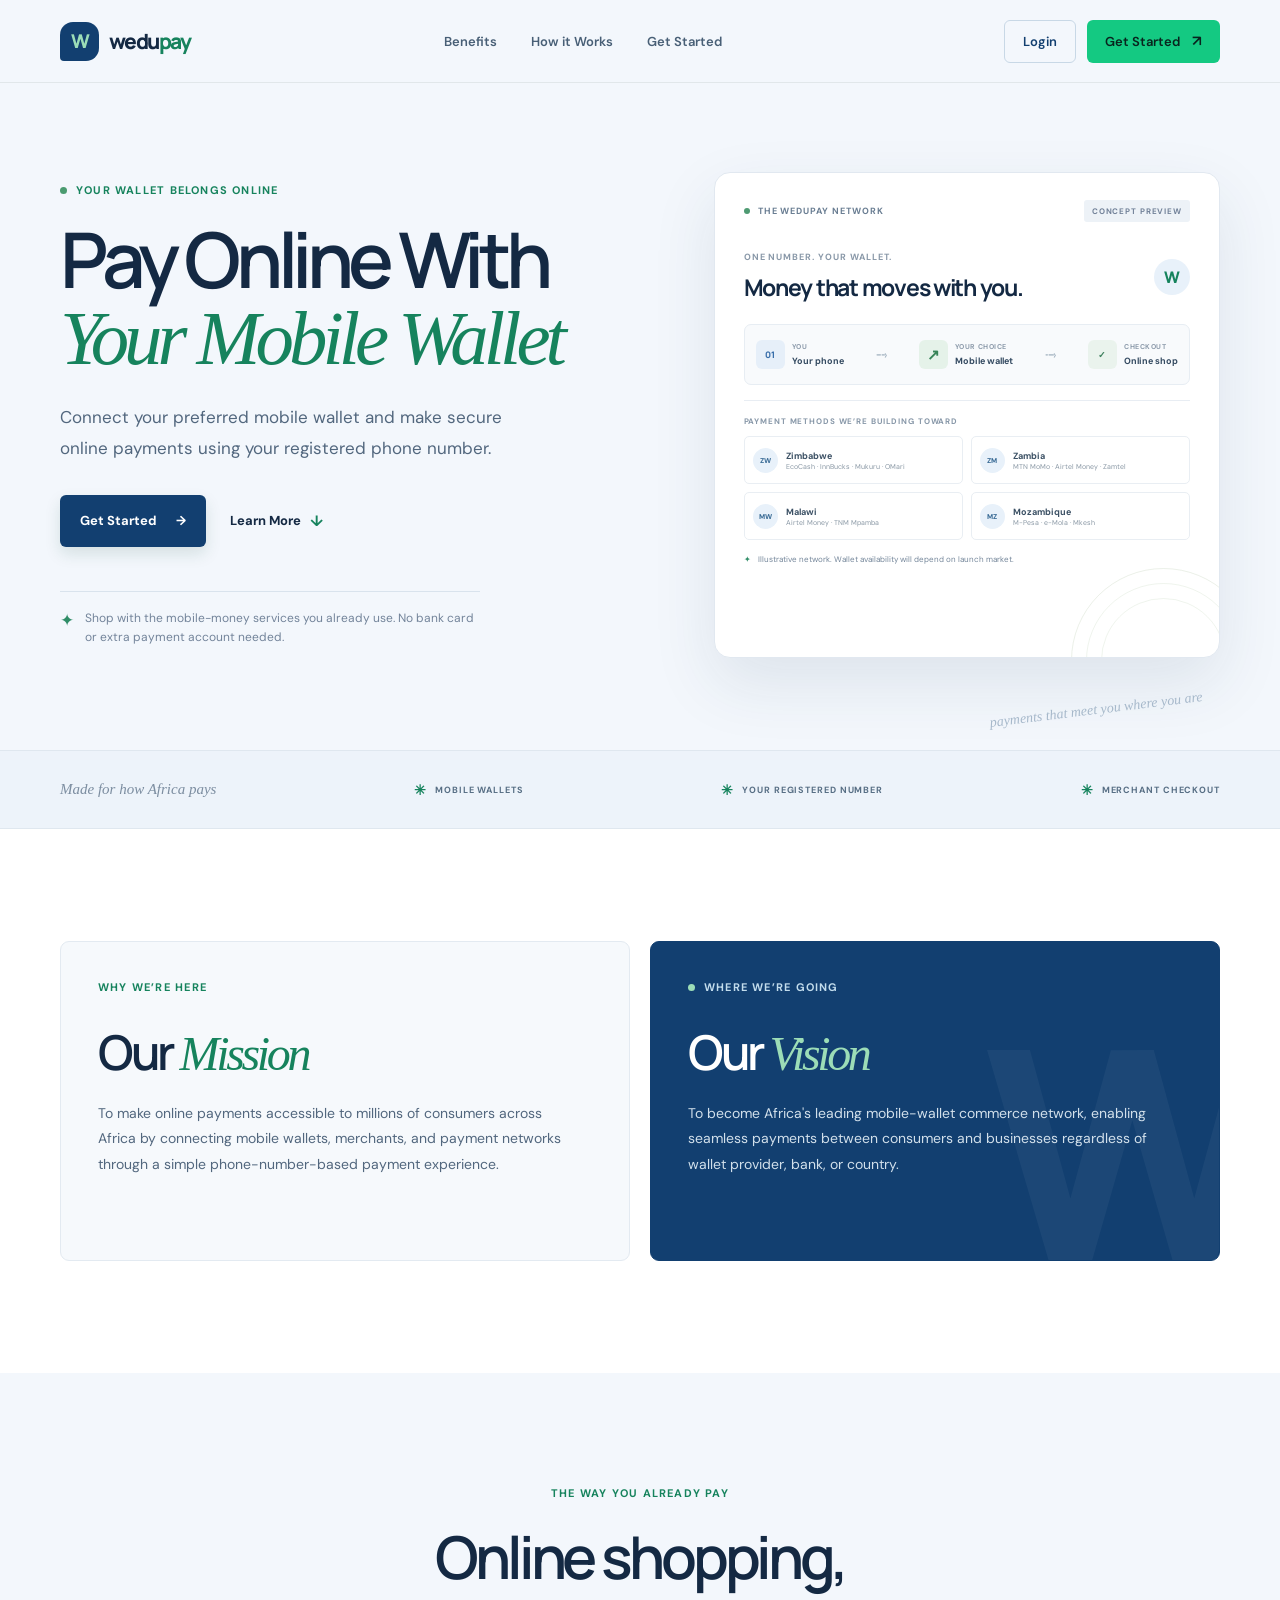
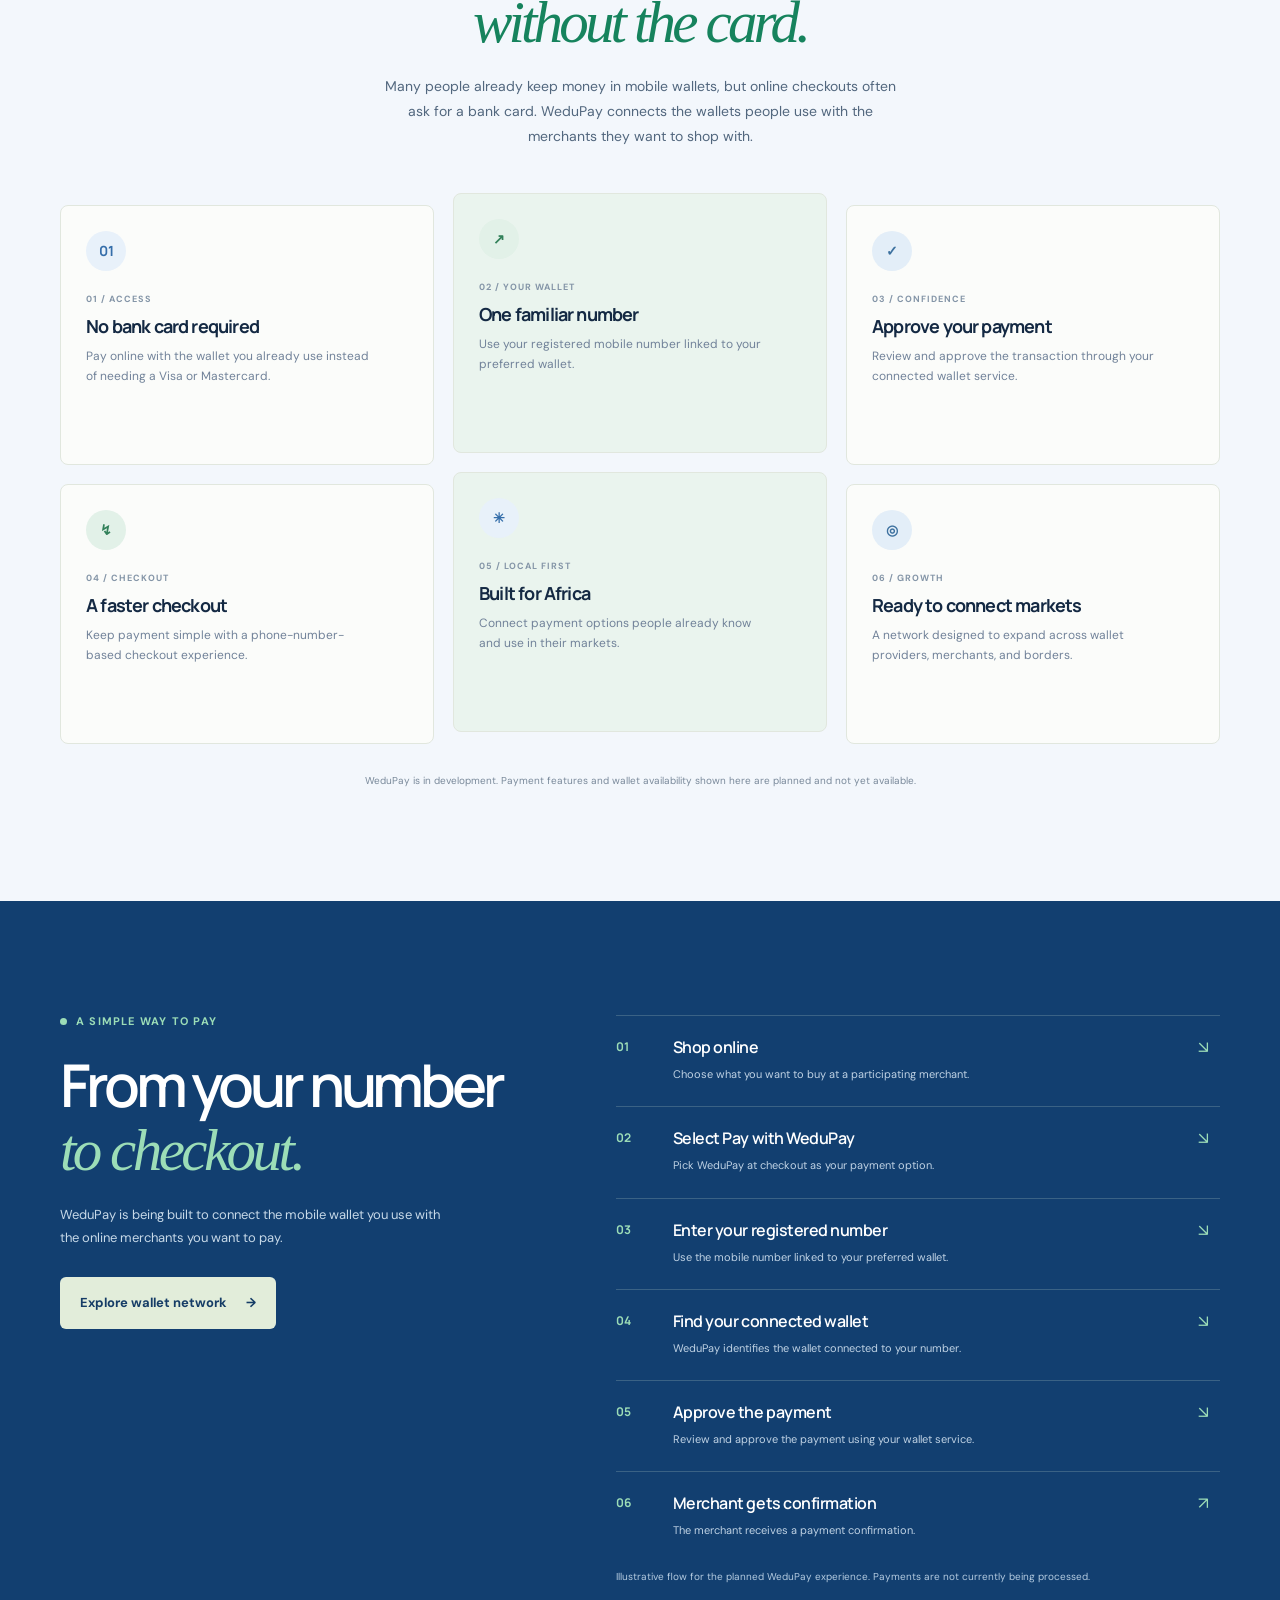
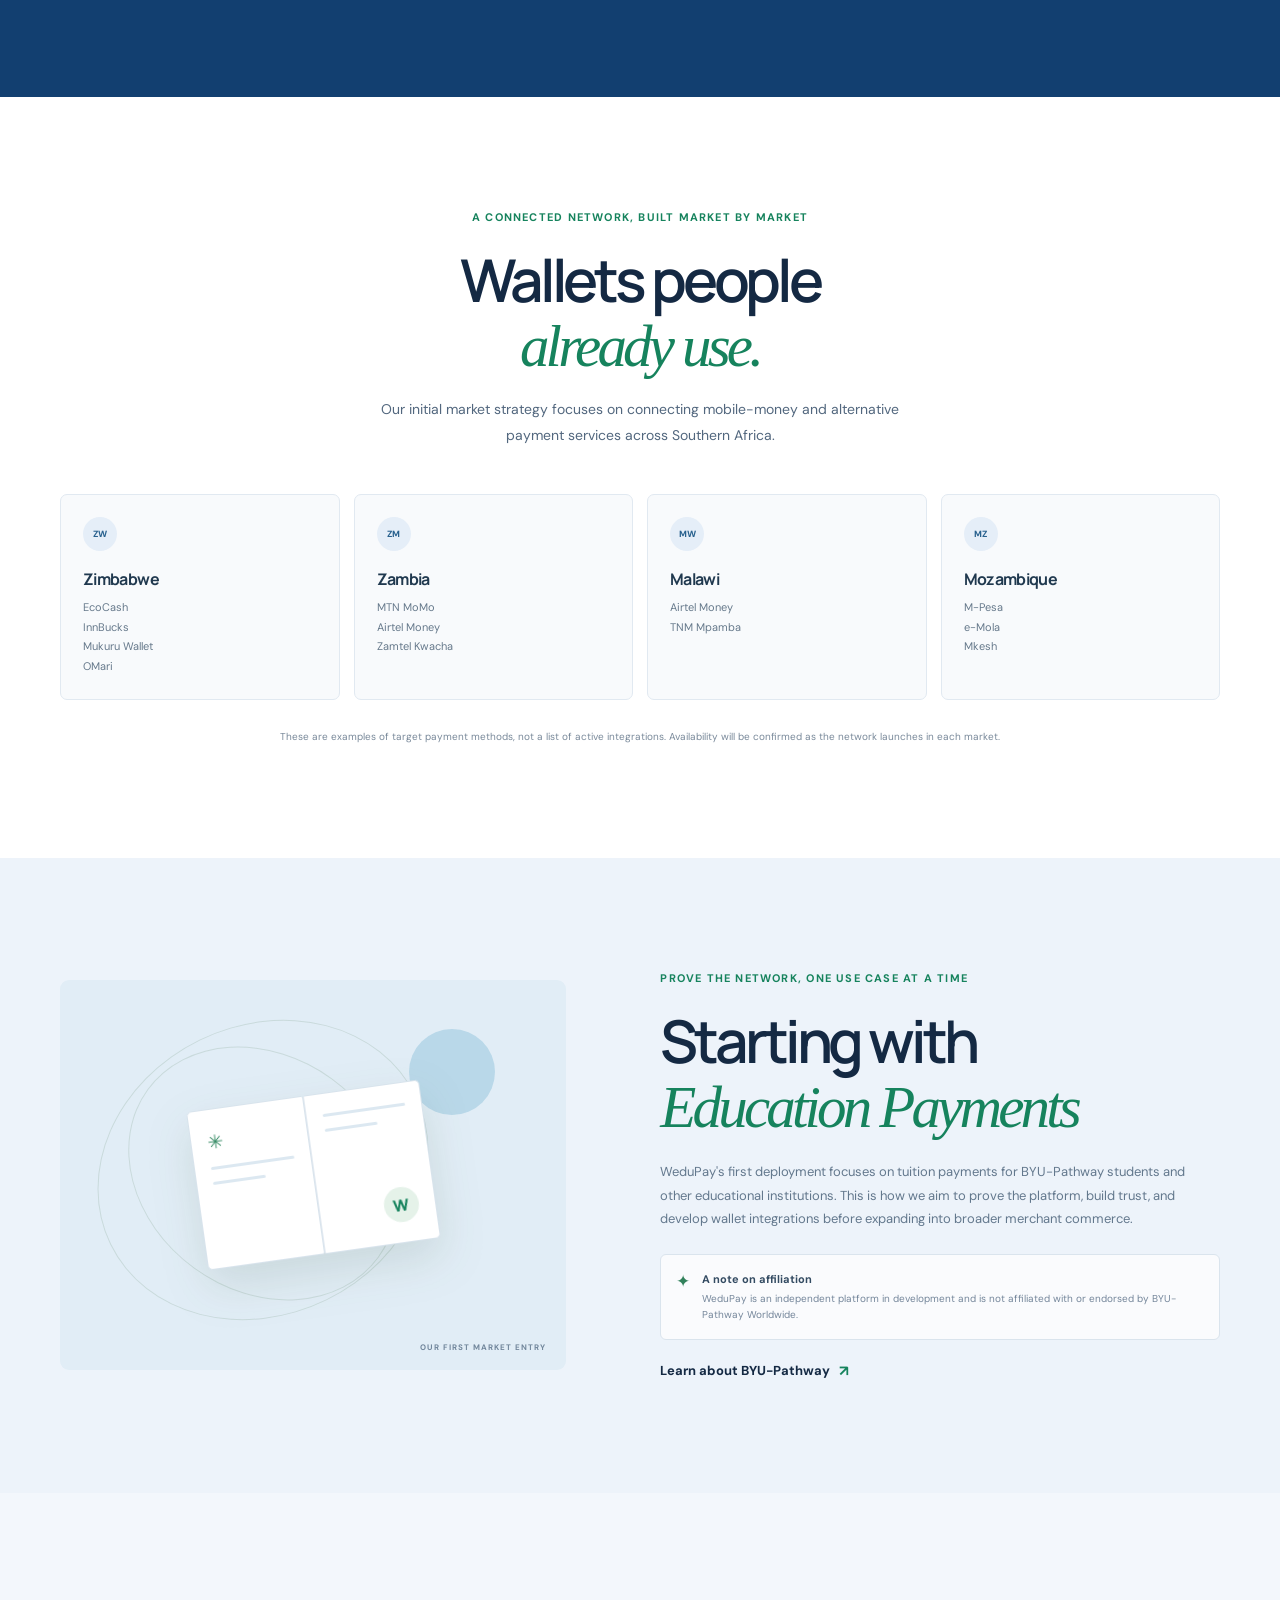
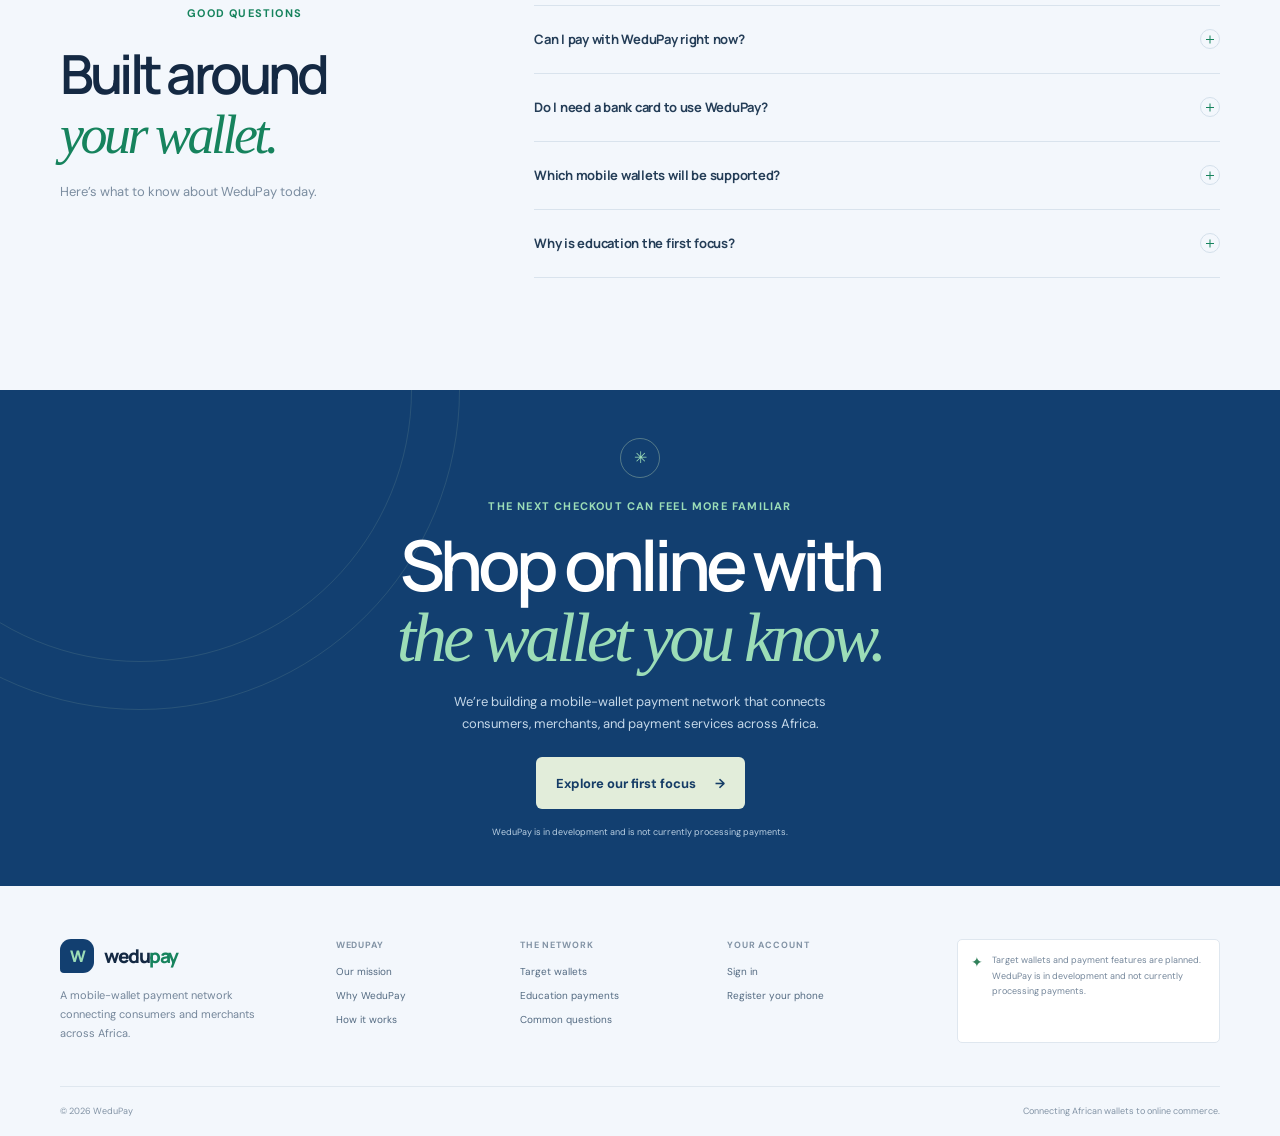
==== index.html @ bed0bcbb "Build WeduPay mobile wallet landing page and phone auth Co-authored-by: Copilot App <223556219+Copil" ====
<!doctype html>
<html lang="en">
  <head>
    <meta charset="utf-8">
    <meta name="viewport" content="width=device-width, initial-scale=1">
    <meta
      name="description"
      content="Shop online using your mobile wallet and registered phone number. WeduPay is building a mobile-wallet payment network for Africa."
    >
    <meta name="theme-color" content="#f3f7fc">
    <title>WeduPay — Pay online with your mobile wallet</title>
    <link rel="preconnect" href="https://fonts.googleapis.com">
    <link rel="preconnect" href="https://fonts.gstatic.com" crossorigin>
    <link
      href="https://fonts.googleapis.com/css2?family=DM+Sans:wght@400;500;600;700&family=Manrope:wght@400;500;600;700;800&display=swap"
      rel="stylesheet"
    >
    <link rel="stylesheet" href="styles.css">
    <script src="script.js" defer></script>
  </head>
  <body>
    <a class="skip-link" href="#main">Skip to content</a>
    <header class="site-header">
      <div class="shell nav-shell">
        <a class="brand" href="#main" aria-label="WeduPay home">
          <span class="brand-mark" aria-hidden="true">W</span>
          <span class="brand-name">wedu<span>pay</span></span>
        </a>
        <button
          class="menu-toggle"
          type="button"
          aria-expanded="false"
          aria-controls="primary-navigation"
          aria-label="Open navigation"
        >
          <span></span>
          <span></span>
        </button>
        <nav class="site-nav" id="primary-navigation" aria-label="Main navigation">
          <div class="nav-links">
            <a href="#why-wedupay">Benefits</a>
            <a href="#how-it-works">How it Works</a>
            <a href="#current-focus">Get Started</a>
          </div>
          <div class="nav-actions">
            <a class="nav-login" href="sign-in.html">Login</a>
            <a class="nav-cta" href="sign-in.html?mode=signup">Get Started <span aria-hidden="true">↗</span></a>
          </div>
        </nav>
      </div>
    </header>

    <main id="main">
      <section class="hero section-space">
        <div class="shell hero-grid">
          <div class="hero-copy">
            <p class="eyebrow"><span class="eyebrow-dot"></span> Your wallet belongs online</p>
            <h1>Pay Online With<br><span>Your Mobile Wallet</span></h1>
            <p class="hero-lede">
              Connect your preferred mobile wallet and make secure online payments using your registered phone number.
            </p>
            <div class="hero-actions">
              <a class="button button-primary" href="sign-in.html?mode=signup">Get Started <span aria-hidden="true">→</span></a>
              <a class="text-link" href="#how-it-works">Learn More <span aria-hidden="true">↓</span></a>
            </div>
            <div class="hero-note">
              <span class="note-icon" aria-hidden="true">✦</span>
              <p>Shop with the mobile-money services you already use. No bank card or extra payment account needed.</p>
            </div>
          </div>

          <div class="journey-card wallet-card" aria-label="Illustrative preview of the WeduPay mobile-wallet network">
            <div class="card-topline">
              <span class="card-label"><span class="status-dot"></span> THE WEDUPAY NETWORK</span>
              <span class="preview-tag">CONCEPT PREVIEW</span>
            </div>
            <div class="card-heading">
              <div>
                <p class="card-overline">ONE NUMBER. YOUR WALLET.</p>
                <h2>Money that moves with you.</h2>
              </div>
              <div class="school-mark network-mark" aria-hidden="true">W</div>
            </div>
            <div class="network-flow">
              <div class="network-node">
                <span class="network-icon phone-icon" aria-hidden="true">01</span>
                <span><small>YOU</small><strong>Your phone</strong></span>
              </div>
              <span class="network-connector" aria-hidden="true">·······›</span>
              <div class="network-node">
                <span class="network-icon wallet-icon" aria-hidden="true">↗</span>
                <span><small>YOUR CHOICE</small><strong>Mobile wallet</strong></span>
              </div>
              <span class="network-connector" aria-hidden="true">·······›</span>
              <div class="network-node">
                <span class="network-icon shop-icon" aria-hidden="true">✓</span>
                <span><small>CHECKOUT</small><strong>Online shop</strong></span>
              </div>
            </div>
            <div class="journey-divider"></div>
            <p class="progress-label">PAYMENT METHODS WE’RE BUILDING TOWARD</p>
            <div class="wallet-regions">
              <div class="wallet-region"><span class="region-flag">ZW</span><strong>Zimbabwe</strong><span>EcoCash · InnBucks · Mukuru · OMari</span></div>
              <div class="wallet-region"><span class="region-flag">ZM</span><strong>Zambia</strong><span>MTN MoMo · Airtel Money · Zamtel</span></div>
              <div class="wallet-region"><span class="region-flag">MW</span><strong>Malawi</strong><span>Airtel Money · TNM Mpamba</span></div>
              <div class="wallet-region"><span class="region-flag">MZ</span><strong>Mozambique</strong><span>M-Pesa · e-Mola · Mkesh</span></div>
            </div>
            <div class="card-footnote"><span aria-hidden="true">✦</span> Illustrative network. Wallet availability will depend on launch market.</div>
            <div class="card-decoration" aria-hidden="true"></div>
          </div>
        </div>
        <div class="hero-scribble" aria-hidden="true">payments that meet you where you are</div>
      </section>

      <section class="student-strip" aria-label="WeduPay's payment network">
        <div class="shell strip-inner">
          <p>Made for how Africa pays</p>
          <div><span class="strip-star" aria-hidden="true">✳</span> MOBILE WALLETS</div>
          <div><span class="strip-star" aria-hidden="true">✳</span> YOUR REGISTERED NUMBER</div>
          <div><span class="strip-star" aria-hidden="true">✳</span> MERCHANT CHECKOUT</div>
        </div>
      </section>

      <section class="mission-section section-space" id="mission">
        <div class="shell mission-grid">
          <article class="mission-card">
            <p class="eyebrow">Why we’re here</p>
            <h2>Our <span>Mission</span></h2>
            <p>To make online payments accessible to millions of consumers across Africa by connecting mobile wallets, merchants, and payment networks through a simple phone-number-based payment experience.</p>
          </article>
          <article class="vision-card">
            <p class="eyebrow eyebrow-light"><span class="eyebrow-dot"></span> Where we’re going</p>
            <h2>Our <span>Vision</span></h2>
            <p>To become Africa's leading mobile-wallet commerce network, enabling seamless payments between consumers and businesses regardless of wallet provider, bank, or country.</p>
            <span class="vision-decoration" aria-hidden="true">W</span>
          </article>
        </div>
      </section>

      <section class="section-space why-section" id="why-wedupay">
        <div class="shell">
          <div class="section-intro">
            <p class="eyebrow">The way you already pay</p>
            <h2>Online shopping,<br><span>without the card.</span></h2>
            <p>Many people already keep money in mobile wallets, but online checkouts often ask for a bank card. WeduPay connects the wallets people use with the merchants they want to shop with.</p>
          </div>
          <div class="feature-grid">
            <article class="feature-card">
              <span class="feature-icon icon-sun" aria-hidden="true">01</span>
              <p class="feature-number">01 / ACCESS</p>
              <h3>No bank card required</h3>
              <p>Pay online with the wallet you already use instead of needing a Visa or Mastercard.</p>
            </article>
            <article class="feature-card feature-card-raised">
              <span class="feature-icon icon-path" aria-hidden="true">↗</span>
              <p class="feature-number">02 / YOUR WALLET</p>
              <h3>One familiar number</h3>
              <p>Use your registered mobile number linked to your preferred wallet.</p>
            </article>
            <article class="feature-card">
              <span class="feature-icon icon-heart" aria-hidden="true">✓</span>
              <p class="feature-number">03 / CONFIDENCE</p>
              <h3>Approve your payment</h3>
              <p>Review and approve the transaction through your connected wallet service.</p>
            </article>
            <article class="feature-card">
              <span class="feature-icon icon-path" aria-hidden="true">↯</span>
              <p class="feature-number">04 / CHECKOUT</p>
              <h3>A faster checkout</h3>
              <p>Keep payment simple with a phone-number-based checkout experience.</p>
            </article>
            <article class="feature-card feature-card-raised">
              <span class="feature-icon icon-sun" aria-hidden="true">✳</span>
              <p class="feature-number">05 / LOCAL FIRST</p>
              <h3>Built for Africa</h3>
              <p>Connect payment options people already know and use in their markets.</p>
            </article>
            <article class="feature-card">
              <span class="feature-icon icon-heart" aria-hidden="true">◎</span>
              <p class="feature-number">06 / GROWTH</p>
              <h3>Ready to connect markets</h3>
              <p>A network designed to expand across wallet providers, merchants, and borders.</p>
            </article>
          </div>
          <p class="capability-note">WeduPay is in development. Payment features and wallet availability shown here are planned and not yet available.</p>
        </div>
      </section>

      <section class="process-section section-space" id="how-it-works">
        <div class="shell process-grid">
          <div class="process-intro">
            <p class="eyebrow eyebrow-light"><span class="eyebrow-dot"></span> A simple way to pay</p>
            <h2>From your number<br><span>to checkout.</span></h2>
            <p>WeduPay is being built to connect the mobile wallet you use with the online merchants you want to pay.</p>
            <a class="button button-light" href="#wallet-network">Explore wallet network <span aria-hidden="true">→</span></a>
          </div>
          <div class="process-list">
            <article class="process-item">
              <span class="process-index">01</span>
              <div><h3>Shop online</h3><p>Choose what you want to buy at a participating merchant.</p></div>
              <span class="process-arrow" aria-hidden="true">↘</span>
            </article>
            <article class="process-item">
              <span class="process-index">02</span>
              <div><h3>Select Pay with WeduPay</h3><p>Pick WeduPay at checkout as your payment option.</p></div>
              <span class="process-arrow" aria-hidden="true">↘</span>
            </article>
            <article class="process-item">
              <span class="process-index">03</span>
              <div><h3>Enter your registered number</h3><p>Use the mobile number linked to your preferred wallet.</p></div>
              <span class="process-arrow" aria-hidden="true">↘</span>
            </article>
            <article class="process-item">
              <span class="process-index">04</span>
              <div><h3>Find your connected wallet</h3><p>WeduPay identifies the wallet connected to your number.</p></div>
              <span class="process-arrow" aria-hidden="true">↘</span>
            </article>
            <article class="process-item">
              <span class="process-index">05</span>
              <div><h3>Approve the payment</h3><p>Review and approve the payment using your wallet service.</p></div>
              <span class="process-arrow" aria-hidden="true">↘</span>
            </article>
            <article class="process-item">
              <span class="process-index">06</span>
              <div><h3>Merchant gets confirmation</h3><p>The merchant receives a payment confirmation.</p></div>
              <span class="process-arrow" aria-hidden="true">↗</span>
            </article>
            <p class="process-disclaimer">Illustrative flow for the planned WeduPay experience. Payments are not currently being processed.</p>
          </div>
        </div>
      </section>

      <section class="wallet-section section-space" id="wallet-network">
        <div class="shell">
          <div class="section-intro">
            <p class="eyebrow">A connected network, built market by market</p>
            <h2>Wallets people<br><span>already use.</span></h2>
            <p>Our initial market strategy focuses on connecting mobile-money and alternative payment services across Southern Africa.</p>
          </div>
          <div class="country-grid">
            <article class="country-card">
              <span class="country-code">ZW</span>
              <h3>Zimbabwe</h3>
              <p>EcoCash<br>InnBucks<br>Mukuru Wallet<br>OMari</p>
            </article>
            <article class="country-card">
              <span class="country-code">ZM</span>
              <h3>Zambia</h3>
              <p>MTN MoMo<br>Airtel Money<br>Zamtel Kwacha</p>
            </article>
            <article class="country-card">
              <span class="country-code">MW</span>
              <h3>Malawi</h3>
              <p>Airtel Money<br>TNM Mpamba</p>
            </article>
            <article class="country-card">
              <span class="country-code">MZ</span>
              <h3>Mozambique</h3>
              <p>M-Pesa<br>e-Mola<br>Mkesh</p>
            </article>
          </div>
          <p class="capability-note">These are examples of target payment methods, not a list of active integrations. Availability will be confirmed as the network launches in each market.</p>
        </div>
      </section>

      <section class="byu-section section-space" id="current-focus">
        <div class="shell byu-grid">
          <div class="byu-art" aria-hidden="true">
            <div class="art-sun"></div>
            <div class="art-orbit orbit-one"></div>
            <div class="art-orbit orbit-two"></div>
            <div class="art-book">
              <div class="book-page"><span class="book-star">✳</span><span class="book-line"></span><span class="book-line short"></span></div>
              <div class="book-page right-page"><span class="book-line"></span><span class="book-line short"></span><span class="book-seal">W</span></div>
            </div>
            <span class="art-caption">OUR FIRST MARKET ENTRY</span>
          </div>
          <div class="byu-copy">
            <p class="eyebrow">Prove the network, one use case at a time</p>
            <h2>Starting with<br><span>Education Payments</span></h2>
            <p>WeduPay's first deployment focuses on tuition payments for BYU-Pathway students and other educational institutions. This is how we aim to prove the platform, build trust, and develop wallet integrations before expanding into broader merchant commerce.</p>
            <div class="byu-callout">
              <span class="callout-mark" aria-hidden="true">✦</span>
              <p><strong>A note on affiliation</strong>WeduPay is an independent platform in development and is not affiliated with or endorsed by BYU-Pathway Worldwide.</p>
            </div>
            <a class="text-link dark-link" href="https://www.byupathway.edu/" target="_blank" rel="noreferrer">Learn about BYU-Pathway <span aria-hidden="true">↗</span></a>
          </div>
        </div>
      </section>

      <section class="faq-section section-space" id="questions">
        <div class="shell faq-grid">
          <div class="faq-intro">
            <p class="eyebrow">Good questions</p>
            <h2>Built around<br><span>your wallet.</span></h2>
            <p>Here’s what to know about WeduPay today.</p>
          </div>
          <div class="faq-list">
            <details>
              <summary>Can I pay with WeduPay right now?<span aria-hidden="true"></span></summary>
              <p>Not yet. WeduPay is in development and is not currently accepting or processing payments. Education payments are our first planned use case.</p>
            </details>
            <details>
              <summary>Do I need a bank card to use WeduPay?<span aria-hidden="true"></span></summary>
              <p>The platform is being designed so consumers can pay participating merchants using a registered mobile number linked to a supported wallet, without needing a bank card. Wallet support will depend on the market at launch.</p>
            </details>
            <details>
              <summary>Which mobile wallets will be supported?<span aria-hidden="true"></span></summary>
              <p>Our target payment methods include services such as EcoCash, InnBucks, Mukuru Wallet, OMari, MTN MoMo, Airtel Money, Zamtel Kwacha, TNM Mpamba, M-Pesa, e-Mola, and Mkesh. These are planned integrations, not currently available payment options.</p>
            </details>
            <details>
              <summary>Why is education the first focus?<span aria-hidden="true"></span></summary>
              <p>Tuition payments give WeduPay a focused first use case to prove the platform, build trust, and develop wallet integrations before expanding into broader merchant payments.</p>
            </details>
          </div>
        </div>
      </section>

      <section class="closing-section">
        <div class="shell closing-content">
          <span class="closing-spark" aria-hidden="true">✳</span>
          <p class="eyebrow eyebrow-light">The next checkout can feel more familiar</p>
          <h2>Shop online with<br><span>the wallet you know.</span></h2>
          <p>We’re building a mobile-wallet payment network that connects consumers, merchants, and payment services across Africa.</p>
          <a class="button button-light" href="#current-focus">Explore our first focus <span aria-hidden="true">→</span></a>
          <span class="closing-disclaimer">WeduPay is in development and is not currently processing payments.</span>
        </div>
        <div class="closing-orbit orbit-a" aria-hidden="true"></div>
        <div class="closing-orbit orbit-b" aria-hidden="true"></div>
      </section>
    </main>

    <footer class="site-footer">
      <div class="shell footer-main">
        <div class="footer-brand">
          <a class="brand brand-footer" href="#main" aria-label="WeduPay home">
            <span class="brand-mark" aria-hidden="true">W</span>
            <span class="brand-name">wedu<span>pay</span></span>
          </a>
          <p>A mobile-wallet payment network connecting consumers and merchants across Africa.</p>
        </div>
        <div class="footer-links">
          <p>WEDUPAY</p>
          <a href="#mission">Our mission</a>
          <a href="#why-wedupay">Why WeduPay</a>
          <a href="#how-it-works">How it works</a>
        </div>
        <div class="footer-links">
          <p>THE NETWORK</p>
          <a href="#wallet-network">Target wallets</a>
          <a href="#current-focus">Education payments</a>
          <a href="#questions">Common questions</a>
        </div>
        <div class="footer-links">
          <p>YOUR ACCOUNT</p>
          <a href="sign-in.html">Sign in</a>
          <a href="sign-in.html?mode=signup">Register your phone</a>
        </div>
        <div class="footer-note">
          <span class="footer-note-icon" aria-hidden="true">✦</span>
          <p>Target wallets and payment features are planned. WeduPay is in development and not currently processing payments.</p>
        </div>
      </div>
      <div class="shell footer-bottom">
        <span>© <span id="current-year">2026</span> WeduPay</span>
        <span>Connecting African wallets to online commerce.</span>
      </div>
    </footer>
  </body>
</html>
---- styles.css ----
:root {
  color-scheme: light;
  --ink: #142943;
  --ink-soft: #52677e;
  --green: #16835d;
  --green-dark: #123f70;
  --green-bright: #9cddb7;
  --mint: #e6f3ee;
  --cream: #f3f7fc;
  --paper: #ffffff;
  --line: #d9e3ed;
  --serif: Georgia, "Times New Roman", serif;
  --sans: "DM Sans", sans-serif;
  --display: "Manrope", sans-serif;
}

* {
  box-sizing: border-box;
}

html {
  scroll-behavior: smooth;
}

body {
  margin: 0;
  background: var(--cream);
  color: var(--ink);
  font-family: var(--sans);
  -webkit-font-smoothing: antialiased;
}

a {
  color: inherit;
  text-decoration: none;
}

button,
a {
  -webkit-tap-highlight-color: transparent;
}

a:focus-visible,
button:focus-visible,
summary:focus-visible {
  outline: 3px solid #2679b9;
  outline-offset: 4px;
}

.shell {
  width: min(1160px, calc(100% - 64px));
  margin: 0 auto;
}

.section-space {
  padding: 112px 0;
}

.skip-link {
  position: absolute;
  z-index: 20;
  top: 12px;
  left: 12px;
  padding: 12px 16px;
  transform: translateY(-160%);
  border-radius: 6px;
  background: var(--ink);
  color: white;
}

.skip-link:focus {
  transform: translateY(0);
}

.site-header {
  position: relative;
  z-index: 5;
  border-bottom: 1px solid rgba(20, 37, 30, 0.08);
  background: var(--cream);
}

.nav-shell {
  display: flex;
  min-height: 82px;
  align-items: center;
  justify-content: space-between;
}

.brand {
  display: inline-flex;
  align-items: center;
  gap: 10px;
}

.brand-mark {
  display: grid;
  width: 39px;
  height: 39px;
  place-items: center;
  border-radius: 13px 13px 13px 4px;
  background: var(--green-dark);
  color: var(--green-bright);
  font-family: var(--display);
  font-size: 19px;
  font-weight: 800;
  letter-spacing: -0.08em;
}

.brand-name {
  color: var(--ink);
  font-family: var(--display);
  font-size: 21px;
  font-weight: 800;
  letter-spacing: -0.075em;
}

.brand-name span {
  color: var(--green);
}

.site-nav {
  display: flex;
  flex: 1;
  align-items: center;
  justify-content: space-between;
  gap: 28px;
  color: #485f76;
  font-size: 13px;
  font-weight: 600;
}

.nav-links,
.nav-actions {
  display: flex;
  align-items: center;
}

.nav-links {
  gap: 34px;
  margin-left: auto;
}

.nav-actions {
  gap: 11px;
  margin-left: auto;
}

.site-nav > .nav-links > a:hover,
.nav-login:hover,
.footer-links a:hover {
  color: var(--green);
}

.site-nav .nav-login {
  display: inline-flex;
  min-height: 43px;
  align-items: center;
  justify-content: center;
  padding: 0 18px;
  border: 1px solid #c8d8e6;
  border-radius: 6px;
  color: var(--green-dark);
}

.site-nav .nav-cta {
  display: inline-flex;
  min-height: 43px;
  align-items: center;
  gap: 12px;
  padding: 0 18px;
  border-radius: 6px;
  background: #14c982;
  color: #09241e;
}

.site-nav .nav-cta:hover {
  background: #32db99;
}

.nav-cta span {
  font-size: 15px;
}

.menu-toggle {
  display: none;
}

.hero {
  position: relative;
  overflow: hidden;
  padding-top: 89px;
  padding-bottom: 92px;
}

.hero-grid {
  display: grid;
  grid-template-columns: minmax(0, 1fr) minmax(420px, 0.88fr);
  align-items: center;
  gap: 78px;
}

.hero-copy {
  position: relative;
  z-index: 1;
}

.eyebrow {
  display: flex;
  align-items: center;
  gap: 9px;
  margin: 0 0 23px;
  color: var(--green);
  font-size: 11px;
  font-weight: 700;
  letter-spacing: 0.11em;
  line-height: 1.5;
  text-transform: uppercase;
}

.eyebrow-dot,
.status-dot {
  width: 7px;
  height: 7px;
  flex: 0 0 auto;
  border-radius: 50%;
  background: #4a9b70;
}

h1,
h2,
h3,
p {
  margin-top: 0;
}

h1,
.section-intro h2,
.process-intro h2,
.byu-copy h2,
.faq-intro h2,
.closing-content h2 {
  margin-bottom: 0;
  font-family: var(--display);
  font-weight: 600;
  letter-spacing: -0.07em;
}

h1 {
  max-width: 610px;
  font-size: clamp(52px, 6vw, 78px);
  line-height: 0.99;
}

h1 span,
.section-intro h2 span,
.byu-copy h2 span,
.faq-intro h2 span {
  color: var(--green);
  font-family: var(--serif);
  font-weight: 400;
  font-style: italic;
  letter-spacing: -0.065em;
}

.hero-lede {
  max-width: 490px;
  margin: 25px 0 0;
  color: var(--ink-soft);
  font-size: 17px;
  line-height: 1.8;
}

.hero-actions {
  display: flex;
  flex-wrap: wrap;
  align-items: center;
  gap: 24px;
  margin-top: 31px;
}

.button {
  display: inline-flex;
  min-height: 52px;
  align-items: center;
  justify-content: center;
  gap: 19px;
  padding: 0 20px;
  border-radius: 6px;
  font-size: 13px;
  font-weight: 700;
  transition: transform 160ms ease, box-shadow 160ms ease, background 160ms ease;
}

.button:hover {
  transform: translateY(-2px);
}

.button-primary {
  background: var(--green-dark);
  box-shadow: 0 7px 16px rgba(16, 76, 56, 0.13);
  color: white;
}

.button-primary:hover {
  background: #0d3158;
  box-shadow: 0 10px 20px rgba(18, 63, 112, 0.2);
}

.text-link {
  display: inline-flex;
  align-items: center;
  gap: 9px;
  color: var(--ink);
  font-size: 13px;
  font-weight: 700;
}

.text-link span {
  color: var(--green);
  font-size: 15px;
}

.hero-note {
  display: flex;
  max-width: 420px;
  align-items: flex-start;
  gap: 11px;
  margin-top: 44px;
  padding-top: 17px;
  border-top: 1px solid var(--line);
}

.note-icon {
  color: #2f8d67;
  font-size: 17px;
}

.hero-note p {
  margin: 0;
  color: #73849a;
  font-size: 12px;
  line-height: 1.65;
}

.journey-card {
  position: relative;
  overflow: hidden;
  min-height: 486px;
  padding: 27px 29px 23px;
  border: 1px solid #e1e8f0;
  border-radius: 16px;
  background: var(--paper);
  box-shadow: 0 25px 65px rgba(25, 55, 87, 0.1);
}

.card-topline,
.card-heading,
.school-row,
.journey-step {
  position: relative;
  z-index: 1;
  display: flex;
  align-items: center;
}

.card-topline {
  justify-content: space-between;
}

.card-label,
.preview-tag,
.card-overline,
.school-caption,
.progress-label {
  font-size: 9px;
  font-weight: 700;
  letter-spacing: 0.11em;
}

.card-label {
  display: inline-flex;
  align-items: center;
  gap: 8px;
  color: #697d92;
}

.status-dot {
  width: 6px;
  height: 6px;
  background: #4e9a72;
}

.preview-tag {
  padding: 6px 8px;
  border-radius: 3px;
  background: #edf2f7;
  color: #718198;
  font-size: 8px;
}

.card-heading {
  justify-content: space-between;
  margin: 29px 0 21px;
}

.card-overline {
  margin: 0 0 8px;
  color: #8998a8;
}

.card-heading h2 {
  margin: 0;
  font-family: var(--display);
  font-size: 23px;
  font-weight: 700;
  letter-spacing: -0.055em;
}

.school-mark {
  display: grid;
  width: 36px;
  height: 36px;
  place-items: center;
  border-radius: 50%;
  background: #e8f1fa;
  color: var(--green);
  font-family: var(--display);
  font-weight: 800;
}

.school-row {
  gap: 12px;
  padding: 13px;
  border: 1px solid #e4ebf2;
  border-radius: 7px;
  background: #f8fafc;
}

.school-icon {
  display: grid;
  width: 35px;
  height: 35px;
  place-items: center;
  border-radius: 5px;
  background: #e7f2eb;
  color: #31805b;
  font-size: 18px;
}

.school-caption {
  margin: 0 0 5px;
  color: #8d9bab;
  font-size: 8px;
}

.school-name {
  margin: 0;
  color: #344a61;
  font-size: 12px;
  font-weight: 700;
}

.school-arrow {
  margin-left: auto;
  color: #899bad;
}

.journey-divider {
  height: 1px;
  margin: 21px 0;
  background: #e8edf3;
}

.progress-label {
  margin: 0 0 10px;
  color: #8797a8;
  font-size: 8px;
}

.journey-steps {
  position: relative;
  z-index: 1;
  display: grid;
  gap: 0;
  margin: 0;
  padding: 0;
  list-style: none;
}

.journey-step {
  min-height: 62px;
  gap: 11px;
}

.journey-step + .journey-step {
  border-top: 1px solid #e9eef3;
}

.step-number {
  color: #96a4b2;
  font-family: var(--display);
  font-size: 10px;
  font-weight: 700;
}

.is-current .step-number {
  color: var(--green);
}

.step-copy {
  display: grid;
  gap: 4px;
}

.step-copy strong {
  color: #344a61;
  font-size: 11px;
}

.step-copy small {
  color: #8a9aaa;
  font-size: 9px;
}

.step-check {
  display: grid;
  width: 19px;
  height: 19px;
  flex: 0 0 auto;
  place-items: center;
  margin-left: auto;
  border-radius: 50%;
  background: #e5f2e9;
  color: #32815a;
  font-size: 10px;
}

.step-check-muted {
  background: #edf1f5;
  color: #93a2b0;
  font-size: 8px;
}

.card-footnote {
  position: relative;
  z-index: 1;
  display: flex;
  gap: 7px;
  margin-top: 14px;
  color: #74869a;
  font-size: 9px;
}

.card-footnote span {
  color: #2f8d67;
}

.card-decoration {
  position: absolute;
  right: -37px;
  bottom: -96px;
  width: 185px;
  height: 185px;
  border: 1px solid rgba(134, 168, 117, 0.17);
  border-radius: 50%;
}

.card-decoration::before,
.card-decoration::after {
  position: absolute;
  inset: 14px;
  border: 1px solid rgba(134, 168, 117, 0.13);
  border-radius: 50%;
  content: "";
}

.card-decoration::after {
  inset: 29px;
}

.wallet-card {
  min-height: 486px;
}

.network-mark {
  background: #e8f1fa;
}

.network-flow {
  display: flex;
  align-items: center;
  justify-content: space-between;
  gap: 7px;
  padding: 15px 11px;
  border: 1px solid #e7edf3;
  border-radius: 7px;
  background: #f8fafc;
}

.network-node {
  display: flex;
  min-width: 0;
  align-items: center;
  gap: 7px;
}

.network-node > span:last-child {
  display: grid;
  gap: 4px;
}

.network-node small {
  color: #8d9bab;
  font-size: 7px;
  font-weight: 700;
  letter-spacing: 0.08em;
}

.network-node strong {
  color: #344a61;
  font-size: 9px;
  white-space: nowrap;
}

.network-icon {
  display: grid;
  width: 29px;
  height: 29px;
  flex: 0 0 auto;
  place-items: center;
  border-radius: 6px;
  font-family: var(--display);
  font-size: 9px;
  font-weight: 800;
}

.phone-icon {
  background: #e6eff9;
  color: #386eaa;
}

.wallet-icon {
  background: #e5f2e9;
  color: #388458;
  font-size: 15px;
}

.shop-icon {
  background: #eaf3ed;
  color: #3e805d;
}

.network-connector {
  color: #98aab9;
  font-size: 12px;
  letter-spacing: -0.07em;
}

.wallet-regions {
  position: relative;
  z-index: 1;
  display: grid;
  grid-template-columns: 1fr 1fr;
  gap: 8px;
}

.wallet-region {
  display: grid;
  min-height: 48px;
  grid-template-columns: 26px 1fr;
  align-items: center;
  column-gap: 7px;
  padding: 7px 8px;
  border: 1px solid #e9eef3;
  border-radius: 5px;
  background: rgba(255, 255, 255, 0.84);
}

.region-flag {
  display: grid;
  width: 25px;
  height: 25px;
  grid-row: span 2;
  place-items: center;
  border-radius: 50%;
  background: #e8f1fa;
  color: #376994;
  font-size: 7px;
  font-weight: 800;
}

.wallet-region strong {
  align-self: end;
  color: #3b5064;
  font-size: 9px;
}

.wallet-region > span:last-child {
  overflow: hidden;
  align-self: start;
  color: #8997a4;
  font-size: 7px;
  text-overflow: ellipsis;
  white-space: nowrap;
}

.wallet-card .journey-divider {
  margin: 15px 0;
}

.wallet-card .card-footnote {
  font-size: 8px;
}

.hero-scribble {
  position: absolute;
  right: 6%;
  bottom: 32px;
  color: #a6b8ca;
  font-family: var(--serif);
  font-size: 14px;
  font-style: italic;
  transform: rotate(-7deg);
}

.student-strip {
  border-top: 1px solid #dfe7ef;
  border-bottom: 1px solid #dfe7ef;
  background: #edf3fa;
}

.strip-inner {
  display: flex;
  min-height: 77px;
  align-items: center;
  justify-content: space-between;
  gap: 18px;
}

.strip-inner > p {
  margin: 0;
  color: #7c8da0;
  font-family: var(--serif);
  font-size: 15px;
  font-style: italic;
}

.strip-inner > div {
  display: flex;
  align-items: center;
  gap: 8px;
  color: #576e84;
  font-size: 9px;
  font-weight: 700;
  letter-spacing: 0.1em;
}

.strip-star {
  color: var(--green);
  font-size: 14px;
}

.mission-section {
  background: #ffffff;
}

.mission-grid {
  display: grid;
  grid-template-columns: 1fr 1fr;
  gap: 20px;
}

.mission-card,
.vision-card {
  position: relative;
  min-height: 320px;
  overflow: hidden;
  padding: 37px;
  border: 1px solid #e3eaf1;
  border-radius: 9px;
  background: #f6f9fc;
}

.mission-card h2,
.vision-card h2 {
  position: relative;
  z-index: 1;
  margin: 0 0 17px;
  font-family: var(--display);
  font-size: clamp(36px, 4vw, 48px);
  font-weight: 600;
  letter-spacing: -0.07em;
}

.mission-card h2 span {
  color: var(--green);
  font-family: var(--serif);
  font-weight: 400;
  font-style: italic;
}

.mission-card > p:last-child,
.vision-card > p:not(.eyebrow) {
  position: relative;
  z-index: 1;
  max-width: 470px;
  margin: 0;
  color: var(--ink-soft);
  font-size: 14px;
  line-height: 1.85;
}

.vision-card {
  border-color: #123f70;
  background: #123f70;
  color: white;
}

.vision-card .eyebrow {
  color: #c2dcec;
}

.vision-card .eyebrow-dot {
  background: #9cddb7;
}

.vision-card h2 span {
  color: #9cddb7;
  font-family: var(--serif);
  font-weight: 400;
  font-style: italic;
}

.vision-card > p:not(.eyebrow) {
  color: #d2e0eb;
}

.vision-decoration {
  position: absolute;
  right: -17px;
  bottom: -96px;
  color: rgba(255, 255, 255, 0.045);
  font-family: var(--display);
  font-size: 300px;
  font-weight: 800;
  letter-spacing: -0.15em;
}

.section-intro {
  max-width: 610px;
  margin: 0 auto;
  text-align: center;
}

.section-intro .eyebrow,
.byu-copy .eyebrow,
.faq-intro .eyebrow {
  justify-content: center;
}

.section-intro h2,
.byu-copy h2,
.faq-intro h2 {
  font-size: clamp(40px, 5vw, 59px);
  line-height: 1.08;
}

.section-intro > p:last-child {
  max-width: 535px;
  margin: 19px auto 0;
  color: var(--ink-soft);
  font-size: 14px;
  line-height: 1.8;
}

.feature-grid {
  display: grid;
  grid-template-columns: repeat(3, 1fr);
  gap: 19px;
  margin-top: 55px;
}

.feature-card {
  min-height: 260px;
  padding: 25px 25px 22px;
  border: 1px solid #e1e7de;
  border-radius: 8px;
  background: rgba(255, 254, 250, 0.73);
}

.feature-card-raised {
  transform: translateY(-12px);
  background: #eaf4ee;
}

.feature-icon {
  display: grid;
  width: 40px;
  height: 40px;
  place-items: center;
  border-radius: 50%;
  font-size: 20px;
}

.icon-sun {
  background: #e8f1fa;
  color: #356eaa;
}

.icon-path {
  background: #e2f1e8;
  color: #32815a;
}

.icon-heart {
  background: #e3eef8;
  color: #3d719f;
}

.feature-icon {
  font-family: var(--display);
  font-size: 14px;
  font-weight: 700;
}

.feature-number {
  margin: 22px 0 9px;
  color: #8495a7;
  font-size: 9px;
  font-weight: 700;
  letter-spacing: 0.11em;
}

.feature-card h3 {
  margin-bottom: 8px;
  font-family: var(--display);
  font-size: 18px;
  font-weight: 700;
  letter-spacing: -0.045em;
}

.feature-card > p:last-child {
  max-width: 285px;
  margin: 0;
  color: #718299;
  font-size: 12px;
  line-height: 1.7;
}

.capability-note {
  max-width: 850px;
  margin: 28px auto 0;
  color: #79899a;
  font-size: 10px;
  line-height: 1.75;
  text-align: center;
}

.process-section {
  overflow: hidden;
  background: var(--green-dark);
  color: white;
}

.process-grid {
  display: grid;
  grid-template-columns: 0.86fr 1.14fr;
  gap: 100px;
}

.eyebrow-light {
  color: var(--green-bright);
}

.eyebrow-light .eyebrow-dot {
  background: var(--green-bright);
}

.process-intro h2 {
  font-size: clamp(42px, 5vw, 59px);
  line-height: 1.08;
}

.process-intro h2 span {
  color: var(--green-bright);
  font-family: var(--serif);
  font-weight: 400;
  font-style: italic;
  letter-spacing: -0.06em;
}

.process-intro > p:not(.eyebrow) {
  max-width: 390px;
  margin: 20px 0 27px;
  color: #c7d9e8;
  font-size: 13px;
  line-height: 1.8;
}

.button-light {
  background: #e2edda;
  color: #153c66;
}

.button-light:hover {
  background: white;
}

.process-list {
  padding-top: 2px;
}

.process-item {
  display: grid;
  grid-template-columns: 43px 1fr 22px;
  align-items: start;
  gap: 14px;
  padding: 20px 0 22px;
  border-top: 1px solid rgba(219, 237, 215, 0.2);
}

.process-list .process-item:nth-of-type(4),
.process-list .process-item:nth-of-type(5),
.process-list .process-item:nth-of-type(6) {
  border-top: 1px solid rgba(219, 237, 215, 0.2);
}

.process-index {
  padding-top: 2px;
  color: var(--green-bright);
  font-family: var(--display);
  font-size: 12px;
  font-weight: 700;
}

.process-item h3 {
  margin-bottom: 7px;
  font-family: var(--display);
  font-size: 16px;
  font-weight: 600;
  letter-spacing: -0.03em;
}

.process-item p {
  max-width: 400px;
  margin: 0;
  color: #bfd2e4;
  font-size: 11px;
  line-height: 1.75;
}

.process-arrow {
  color: var(--green-bright);
  font-size: 17px;
}

.process-disclaimer {
  margin: 5px 0 0;
  color: #b4cbe0;
  font-size: 10px;
  line-height: 1.7;
}

.wallet-section {
  background: #ffffff;
}

.country-grid {
  display: grid;
  grid-template-columns: repeat(4, 1fr);
  gap: 14px;
  margin-top: 46px;
}

.country-card {
  min-height: 190px;
  padding: 22px;
  border: 1px solid #e1e9f1;
  border-radius: 7px;
  background: #f8fafc;
}

.country-code {
  display: grid;
  width: 34px;
  height: 34px;
  place-items: center;
  border-radius: 50%;
  background: #e5eef8;
  color: #28618e;
  font-size: 9px;
  font-weight: 800;
}

.country-card h3 {
  margin: 17px 0 8px;
  color: #20394f;
  font-family: var(--display);
  font-size: 16px;
  font-weight: 700;
  letter-spacing: -0.04em;
}

.country-card p {
  margin: 0;
  color: #66798b;
  font-size: 11px;
  line-height: 1.8;
}

.byu-section {
  background: #edf3fa;
}

.byu-grid {
  display: grid;
  grid-template-columns: 0.95fr 1.05fr;
  align-items: center;
  gap: 94px;
}

.byu-art {
  position: relative;
  display: grid;
  min-height: 390px;
  overflow: hidden;
  place-items: center;
  border-radius: 9px;
  background: #e1edf6;
}

.art-sun {
  position: absolute;
  top: 49px;
  right: 71px;
  width: 86px;
  height: 86px;
  border-radius: 50%;
  background: #b5d6e8;
  opacity: 0.9;
}

.art-orbit {
  position: absolute;
  top: 45px;
  left: 33px;
  width: 340px;
  height: 290px;
  border: 1px solid rgba(77, 117, 82, 0.16);
  border-radius: 50%;
  transform: rotate(-26deg);
}

.orbit-two {
  top: 76px;
  left: 60px;
  width: 286px;
  height: 235px;
  transform: rotate(36deg);
}

.art-book {
  position: relative;
  z-index: 1;
  display: flex;
  width: 235px;
  height: 160px;
  transform: rotate(-8deg);
  filter: drop-shadow(0 18px 22px rgba(48, 77, 49, 0.13));
}

.book-page {
  position: relative;
  display: flex;
  width: 50%;
  flex-direction: column;
  gap: 12px;
  padding: 20px 16px;
  border: 1px solid #d8e3ec;
  border-radius: 5px 2px 2px 5px;
  background: #ffffff;
}

.right-page {
  border-left: 1px solid #e3eaf1;
  border-radius: 2px 5px 5px 2px;
}

.book-star {
  color: #368b65;
  font-size: 19px;
}

.book-line {
  width: 100%;
  height: 3px;
  border-radius: 3px;
  background: #dce8f1;
}

.book-line.short {
  width: 64%;
}

.book-seal {
  display: grid;
  width: 35px;
  height: 35px;
  place-items: center;
  align-self: flex-end;
  margin-top: auto;
  border-radius: 50%;
  background: #e5f2e9;
  color: var(--green);
  font-family: var(--display);
  font-size: 16px;
  font-weight: 800;
}

.art-caption {
  position: absolute;
  right: 20px;
  bottom: 18px;
  color: #71869b;
  font-size: 8px;
  font-weight: 700;
  letter-spacing: 0.13em;
}

.byu-copy .eyebrow {
  justify-content: flex-start;
}

.byu-copy h2 span {
  white-space: nowrap;
}

.byu-copy > p:not(.eyebrow) {
  margin: 21px 0 23px;
  color: #63788d;
  font-size: 13px;
  line-height: 1.8;
}

.byu-callout {
  display: flex;
  gap: 12px;
  padding: 15px;
  border: 1px solid #dae4ed;
  border-radius: 6px;
  background: rgba(255, 255, 255, 0.72);
}

.callout-mark {
  color: #31815b;
  font-size: 17px;
}

.byu-callout p {
  margin: 0;
  color: #74869a;
  font-size: 10px;
  line-height: 1.65;
}

.byu-callout strong {
  display: block;
  margin-bottom: 3px;
  color: #334b62;
  font-size: 11px;
}

.dark-link {
  margin-top: 21px;
}

.faq-grid {
  display: grid;
  grid-template-columns: 0.7fr 1.3fr;
  gap: 105px;
}

.faq-intro h2 {
  font-size: clamp(42px, 5vw, 54px);
}

.faq-intro > p:last-child {
  margin: 17px 0 0;
  color: #7b8da0;
  font-size: 13px;
  line-height: 1.7;
}

.faq-list details {
  border-top: 1px solid #d9e3ed;
}

.faq-list details:last-child {
  border-bottom: 1px solid #d9e3ed;
}

.faq-list summary {
  display: flex;
  min-height: 67px;
  align-items: center;
  justify-content: space-between;
  gap: 20px;
  cursor: pointer;
  color: #243d57;
  font-family: var(--display);
  font-size: 13px;
  font-weight: 700;
  letter-spacing: -0.02em;
  list-style: none;
}

.faq-list summary::-webkit-details-marker {
  display: none;
}

.faq-list summary span {
  position: relative;
  width: 20px;
  height: 20px;
  flex: 0 0 auto;
  border: 1px solid #d4e0eb;
  border-radius: 50%;
}

.faq-list summary span::before,
.faq-list summary span::after {
  position: absolute;
  top: 9px;
  left: 5px;
  width: 8px;
  height: 1px;
  background: var(--green);
  content: "";
}

.faq-list summary span::after {
  transform: rotate(90deg);
  transition: transform 150ms ease;
}

.faq-list details[open] summary span::after {
  transform: rotate(0);
}

.faq-list details > p {
  max-width: 590px;
  margin: -2px 36px 20px 0;
  color: #72849a;
  font-size: 12px;
  line-height: 1.8;
}

.closing-section {
  position: relative;
  overflow: hidden;
  background: #123f70;
  color: white;
}

.closing-content {
  position: relative;
  z-index: 1;
  display: flex;
  min-height: 445px;
  flex-direction: column;
  align-items: center;
  justify-content: center;
  padding-top: 48px;
  padding-bottom: 48px;
  text-align: center;
}

.closing-spark {
  display: grid;
  width: 40px;
  height: 40px;
  place-items: center;
  margin-bottom: 20px;
  border: 1px solid rgba(205, 230, 184, 0.35);
  border-radius: 50%;
  color: var(--green-bright);
}

.closing-content .eyebrow {
  margin-bottom: 15px;
}

.closing-content h2 {
  font-size: clamp(48px, 6vw, 70px);
  line-height: 1;
}

.closing-content h2 span {
  color: var(--green-bright);
  font-family: var(--serif);
  font-weight: 400;
  font-style: italic;
  letter-spacing: -0.06em;
}

.closing-content > p:not(.eyebrow) {
  max-width: 440px;
  margin: 18px 0 22px;
  color: #c5d8e9;
  font-size: 13px;
  line-height: 1.7;
}

.closing-disclaimer {
  margin-top: 17px;
  color: #b9cfe2;
  font-size: 9px;
}

.closing-orbit {
  position: absolute;
  top: -320px;
  left: -180px;
  width: 640px;
  height: 640px;
  border: 1px solid rgba(200, 231, 179, 0.12);
  border-radius: 50%;
}

.orbit-b {
  top: -272px;
  left: -132px;
  width: 544px;
  height: 544px;
}

.site-footer {
  background: #f3f7fc;
}

.footer-main {
  display: grid;
  grid-template-columns: 1.1fr 0.7fr 0.8fr 0.9fr 1.15fr;
  gap: 24px;
  padding-top: 53px;
  padding-bottom: 43px;
}

.brand-footer .brand-mark {
  width: 34px;
  height: 34px;
  border-radius: 11px 11px 11px 4px;
  font-size: 16px;
}

.brand-footer .brand-name {
  font-size: 19px;
}

.footer-brand > p {
  max-width: 225px;
  margin: 13px 0 0;
  color: #74869a;
  font-size: 11px;
  line-height: 1.7;
}

.footer-links {
  display: flex;
  flex-direction: column;
  align-items: flex-start;
  gap: 11px;
}

.footer-links p {
  margin: 0 0 3px;
  color: #8293a5;
  font-size: 9px;
  font-weight: 700;
  letter-spacing: 0.1em;
}

.footer-links a {
  color: #536a81;
  font-size: 10px;
}

.footer-note {
  display: flex;
  align-items: flex-start;
  gap: 9px;
  padding: 13px;
  border: 1px solid #dfe7ef;
  border-radius: 5px;
  background: #ffffff;
}

.footer-note-icon {
  color: #31815b;
  font-size: 14px;
}

.footer-note p {
  margin: 0;
  color: #74869a;
  font-size: 9px;
  line-height: 1.7;
}

.footer-bottom {
  display: flex;
  min-height: 50px;
  align-items: center;
  justify-content: space-between;
  gap: 20px;
  border-top: 1px solid #dfe7ef;
  color: #8293a5;
  font-size: 9px;
}

@media (max-width: 1000px) {
  .hero-grid {
    grid-template-columns: minmax(0, 1fr) minmax(360px, 0.9fr);
    gap: 42px;
  }

  .mission-grid {
    gap: 14px;
  }

  .mission-card,
  .vision-card {
    padding: 27px;
  }

  .process-grid {
    gap: 60px;
  }

  .byu-grid {
    gap: 60px;
  }

  .faq-grid {
    gap: 65px;
  }

  .footer-main {
    grid-template-columns: 1.1fr 0.8fr 1fr;
  }

  .country-grid {
    grid-template-columns: repeat(2, 1fr);
  }

  .footer-note {
    grid-column: 2 / -1;
  }
}

@media (max-width: 760px) {
  .shell {
    width: min(100% - 40px, 560px);
  }

  .section-space {
    padding: 80px 0;
  }

  .nav-shell {
    min-height: 70px;
  }

  .menu-toggle {
    display: flex;
    width: 42px;
    height: 42px;
    flex-direction: column;
    align-items: center;
    justify-content: center;
    gap: 6px;
    border: 1px solid var(--line);
    border-radius: 5px;
    background: transparent;
    cursor: pointer;
  }

  .menu-toggle span {
    width: 17px;
    height: 1px;
    background: var(--ink);
    transition: transform 160ms ease;
  }

  .menu-toggle[aria-expanded="true"] span:first-child {
    transform: translateY(3.5px) rotate(45deg);
  }

  .menu-toggle[aria-expanded="true"] span:last-child {
    transform: translateY(-3.5px) rotate(-45deg);
  }

  .site-nav {
    position: absolute;
    top: 69px;
    right: 0;
    left: 0;
    display: none;
    align-items: stretch;
    gap: 0;
    padding: 6px 20px 20px;
    border-bottom: 1px solid var(--line);
    background: var(--cream);
  }

  .site-nav.is-open {
    display: flex;
    flex-direction: column;
  }

  .nav-links,
  .nav-actions {
    display: flex;
    flex-direction: column;
    align-items: stretch;
    gap: 0;
    margin: 0;
  }

  .site-nav > .nav-links > a,
  .site-nav .nav-login {
    padding: 15px 3px;
    border-bottom: 1px solid #e4ebf2;
  }

  .site-nav .nav-login {
    justify-content: flex-start;
    padding-left: 3px;
    border: 0;
    border-bottom: 1px solid #e4ebf2;
    border-radius: 0;
  }

  .site-nav .nav-cta {
    justify-content: space-between;
    margin-top: 14px;
  }

  .hero {
    padding-top: 67px;
    padding-bottom: 76px;
  }

  .hero-grid {
    grid-template-columns: 1fr;
    gap: 48px;
  }

  .mission-grid {
    grid-template-columns: 1fr;
    gap: 12px;
  }

  .mission-card,
  .vision-card {
    min-height: 0;
    padding: 27px 23px;
  }

  h1 {
    font-size: clamp(51px, 12vw, 72px);
  }

  .hero-lede {
    max-width: 500px;
    font-size: 15px;
  }

  .hero-note {
    margin-top: 32px;
  }

  .journey-card {
    min-height: auto;
    padding: 23px 20px 20px;
  }

  .network-flow {
    gap: 4px;
    padding: 12px 7px;
  }

  .network-node {
    gap: 4px;
  }

  .network-node strong {
    font-size: 8px;
  }

  .network-icon {
    width: 25px;
    height: 25px;
  }

  .network-connector {
    font-size: 9px;
  }

  .wallet-region {
    grid-template-columns: 22px 1fr;
    column-gap: 5px;
    padding-right: 5px;
    padding-left: 5px;
  }

  .region-flag {
    width: 21px;
    height: 21px;
  }

  .hero-scribble {
    display: none;
  }

  .strip-inner {
    min-height: auto;
    flex-wrap: wrap;
    justify-content: flex-start;
    gap: 14px 23px;
    padding-top: 20px;
    padding-bottom: 20px;
  }

  .strip-inner > p {
    width: 100%;
  }

  .strip-inner > div {
    font-size: 8px;
  }

  .section-intro h2,
  .byu-copy h2,
  .faq-intro h2 {
    font-size: clamp(40px, 9vw, 55px);
  }

  .feature-grid {
    grid-template-columns: 1fr;
    gap: 12px;
    margin-top: 37px;
  }

  .country-grid {
    gap: 9px;
    margin-top: 32px;
  }

  .country-card {
    min-height: 175px;
    padding: 17px;
  }

  .feature-card {
    min-height: 0;
    padding: 21px;
  }

  .feature-card-raised {
    transform: none;
  }

  .feature-number {
    margin-top: 15px;
  }

  .process-grid,
  .byu-grid,
  .faq-grid {
    grid-template-columns: 1fr;
    gap: 42px;
  }

  .process-intro h2 {
    font-size: 48px;
  }

  .process-list {
    padding-top: 0;
  }

  .byu-art {
    min-height: 330px;
  }

  .art-orbit {
    left: 50%;
    transform: translateX(-50%) rotate(-26deg);
  }

  .orbit-two {
    transform: translateX(-50%) rotate(36deg);
  }

  .byu-copy .eyebrow {
    justify-content: flex-start;
  }

  .faq-grid {
    gap: 23px;
  }

  .faq-intro .eyebrow {
    justify-content: flex-start;
  }

  .closing-content {
    min-height: 410px;
  }

  .closing-content h2 {
    font-size: clamp(50px, 11vw, 67px);
  }

  .footer-main {
    grid-template-columns: 1fr 1fr;
    gap: 30px 20px;
  }

  .footer-brand {
    grid-column: 1 / -1;
  }

  .footer-note {
    grid-column: 1 / -1;
  }
}

@media (max-width: 420px) {
  .shell {
    width: calc(100% - 32px);
  }

  .hero-actions {
    align-items: flex-start;
    flex-direction: column;
    gap: 17px;
  }

  .button-primary {
    width: 100%;
  }

  .journey-card {
    padding-right: 15px;
    padding-left: 15px;
  }

  .school-name {
    font-size: 10px;
  }

  .step-copy small {
    font-size: 8px;
  }

  .footer-bottom {
    align-items: flex-start;
    flex-direction: column;
    justify-content: center;
    gap: 7px;
    padding-top: 13px;
    padding-bottom: 13px;
  }
}

@media (prefers-reduced-motion: reduce) {
  *,
  *::before,
  *::after {
    scroll-behavior: auto !important;
    transition-duration: 0.01ms !important;
  }
}

.auth-page {
  min-height: 100vh;
  background:
    radial-gradient(ellipse at 50% 0, rgba(33, 99, 150, 0.19), transparent 44%),
    #0d2034;
  color: #f3f7fc;
}

.auth-page [hidden] {
  display: none !important;
}

.auth-layout {
  display: flex;
  min-height: 100vh;
  flex-direction: column;
  align-items: center;
  padding: 34px 20px 24px;
}

.auth-back-link {
  display: inline-flex;
  align-items: center;
  gap: 9px;
  color: #2ed18d;
  font-size: 13px;
  font-weight: 600;
}

.auth-back-link:hover,
.inline-link:hover {
  color: #8be5ba;
}

.auth-panel {
  width: min(100%, 560px);
  margin: 36px auto 0;
  text-align: center;
}

.auth-brand {
  gap: 12px;
  margin-bottom: 30px;
}

.auth-brand .brand-mark {
  width: 48px;
  height: 48px;
  border-radius: 15px 15px 15px 5px;
  background: #102d28;
  color: #2ed18d;
  font-size: 23px;
}

.auth-brand .brand-name {
  color: #f3f7fc;
  font-size: 25px;
}

.auth-brand .brand-name span {
  color: #2ed18d;
}

.auth-eyebrow {
  display: none;
}

.auth-panel h1 {
  max-width: none;
  margin: 0;
  font-family: var(--display);
  font-size: clamp(29px, 6vw, 39px);
  font-weight: 700;
  letter-spacing: -0.055em;
  line-height: 1.15;
}

.auth-subtitle {
  margin: 10px 0 0;
  color: #b4c9dc;
  font-size: 15px;
  line-height: 1.6;
}

.auth-card {
  margin-top: 37px;
  padding: 34px 39px 24px;
  border: 1px solid rgba(102, 160, 186, 0.16);
  border-radius: 13px;
  background: rgba(15, 42, 63, 0.94);
  box-shadow: 0 25px 80px rgba(0, 0, 0, 0.25);
  text-align: left;
}

.auth-form {
  display: flex;
  flex-direction: column;
  align-items: stretch;
}

.auth-form > label,
.signup-credentials > label,
.signup-verification > label,
.recovery-verification > label,
.recovery-password > label {
  margin-bottom: 9px;
  color: #e2edf6;
  font-size: 13px;
  font-weight: 600;
}

.auth-form > input,
.password-field input,
.phone-field input,
.phone-field select {
  width: 100%;
  min-height: 54px;
  padding: 0 16px;
  border: 1px solid #3c5971;
  border-radius: 8px;
  background: #20394c;
  color: #f7fbff;
  font: inherit;
  font-size: 14px;
  transition: border-color 150ms ease, box-shadow 150ms ease;
}

.phone-field {
  display: grid;
  grid-template-columns: 123px minmax(0, 1fr);
  gap: 8px;
}

.phone-field input,
.phone-field select {
  min-width: 0;
  padding-right: 10px;
  padding-left: 12px;
  font-size: 13px;
}

.phone-field select {
  color: #eff7fc;
  cursor: pointer;
}

.phone-field option {
  background: #20394c;
  color: #f7fbff;
}

.auth-form > input::placeholder,
.password-field input::placeholder,
.phone-field input::placeholder {
  color: #9eb2c4;
}

.auth-form > input:focus,
.password-field input:focus,
.phone-field input:focus,
.phone-field select:focus {
  border-color: #3bcc91;
  outline: none;
  box-shadow: 0 0 0 3px rgba(59, 204, 145, 0.14);
}

.auth-form > input + label,
.password-field + label,
.phone-field + label {
  margin-top: 25px;
}

.signup-credentials,
.signup-verification,
.recovery-verification,
.recovery-password {
  display: flex;
  flex-direction: column;
  align-items: stretch;
}

.signup-credentials[hidden],
.signup-verification[hidden],
.recovery-verification[hidden],
.recovery-password[hidden] {
  display: none;
}

.signup-credentials > input + label,
.signup-credentials > .phone-field + label,
.signup-credentials > .password-field + label,
.signup-verification > input + .auth-submit,
.recovery-verification > input + .auth-submit,
.recovery-password > .password-field + label,
.recovery-password > input + .auth-submit {
  margin-top: 25px;
}

.signup-credentials > .auth-submit,
.signup-verification > .auth-submit,
.recovery-verification > .auth-submit,
.recovery-password > .auth-submit {
  margin-top: 27px;
}

.signup-verification .form-intro strong,
.recovery-password .form-intro strong {
  color: #e2edf6;
}

.password-field {
  position: relative;
}

.password-field input {
  padding-right: 68px;
}

.password-toggle {
  position: absolute;
  top: 0;
  right: 12px;
  height: 100%;
  border: 0;
  background: transparent;
  color: #a9bed1;
  font-family: var(--sans);
  font-size: 11px;
  font-weight: 600;
  cursor: pointer;
}

.password-toggle:hover {
  color: #48d69a;
}

.auth-options {
  display: flex;
  align-items: center;
  justify-content: space-between;
  gap: 12px;
  margin: 24px 0 27px;
}

.remember-option {
  display: inline-flex;
  align-items: center;
  gap: 9px;
  color: #d7e3ed;
  font-size: 12px;
  cursor: pointer;
}

.remember-option input {
  width: 17px;
  height: 17px;
  margin: 0;
  accent-color: #20c982;
}

.inline-link {
  padding: 0;
  border: 0;
  background: transparent;
  color: #2ed18d;
  font: inherit;
  font-size: 12px;
  font-weight: 700;
  cursor: pointer;
}

.auth-submit {
  width: 100%;
  min-height: 54px;
  border: 0;
  border-radius: 8px;
  background: #14c982;
  box-shadow: none;
  color: #09241e;
  font-family: var(--sans);
  font-size: 15px;
  font-weight: 700;
  cursor: pointer;
}

.auth-submit:hover {
  background: #32db99;
  box-shadow: 0 8px 25px rgba(20, 201, 130, 0.15);
}

.auth-submit:disabled {
  cursor: wait;
  opacity: 0.75;
}

.button-spinner {
  display: none;
  width: 16px;
  height: 16px;
  border: 2px solid rgba(9, 36, 30, 0.3);
  border-top-color: #09241e;
  border-radius: 50%;
  animation: auth-spin 700ms linear infinite;
}

.auth-submit.is-loading .button-spinner {
  display: inline-block;
}

.auth-submit.is-loading .button-label {
  display: none;
}

@keyframes auth-spin {
  to {
    transform: rotate(360deg);
  }
}

.auth-switch {
  margin: 25px 0 0;
  color: #b4c9dc;
  font-size: 13px;
  text-align: center;
}

.auth-switch .inline-link {
  font-size: inherit;
}

.form-intro {
  margin: 0 0 22px;
  color: #b4c9dc;
  font-size: 12px;
  line-height: 1.7;
}

.auth-message {
  margin-bottom: 24px;
  padding: 14px 15px;
  border: 1px solid #9a5c4d;
  border-radius: 7px;
  background: #302a2d;
  color: #f5d8ce;
  font-size: 13px;
  line-height: 1.6;
}

.auth-message[data-type="success"] {
  border-color: #29795c;
  background: #16392f;
  color: #c3f1dc;
}

.auth-message[data-type="error"]::before {
  display: inline-grid;
  width: 17px;
  height: 17px;
  place-items: center;
  margin-right: 8px;
  border: 1px solid #f17e6f;
  border-radius: 50%;
  color: #f17e6f;
  content: "!";
  font-size: 11px;
  font-weight: 700;
}

.auth-footnote {
  display: flex;
  align-items: flex-start;
  gap: 8px;
  margin: 24px 0 0;
  padding-top: 18px;
  border-top: 1px solid rgba(154, 183, 199, 0.16);
  color: #a8c0d2;
  font-size: 10px;
  line-height: 1.6;
}

.auth-footnote span {
  color: #43d397;
}

.auth-affiliation {
  max-width: 440px;
  margin: 18px 0 0;
  color: #8199ac;
  font-size: 9px;
  line-height: 1.6;
}

.signed-in-state {
  display: flex;
  flex-direction: column;
  align-items: center;
  text-align: center;
}

.signed-in-icon {
  display: grid;
  width: 46px;
  height: 46px;
  place-items: center;
  margin: 0 auto 17px;
  border-radius: 50%;
  background: #173c32;
  color: #56dda0;
  font-size: 21px;
}

.signed-in-state h2 {
  margin: 0 0 7px;
  font-family: var(--display);
  font-size: 23px;
  letter-spacing: -0.04em;
}

.signed-in-state > p:not(.form-intro) {
  margin: 0 0 16px;
  color: #c6d8e6;
  font-size: 13px;
}

.signed-in-state .form-intro {
  margin-bottom: 22px;
}

.sign-out-button {
  margin-top: 18px;
}

@media (max-width: 600px) {
  .auth-layout {
    padding: 26px 16px 21px;
  }

  .auth-panel {
    margin-top: 30px;
  }

  .auth-brand {
    margin-bottom: 25px;
  }

  .auth-card {
    margin-top: 29px;
    padding: 25px 20px 21px;
  }

  .auth-options {
    margin: 20px 0 23px;
  }

  .phone-field {
    grid-template-columns: 115px minmax(0, 1fr);
    gap: 6px;
  }

  .phone-field input,
  .phone-field select {
    padding-right: 8px;
    padding-left: 10px;
    font-size: 12px;
  }
}

@media (max-width: 360px) {
  .auth-card {
    padding-right: 16px;
    padding-left: 16px;
  }

  .remember-option,
  .inline-link {
    font-size: 11px;
  }
}
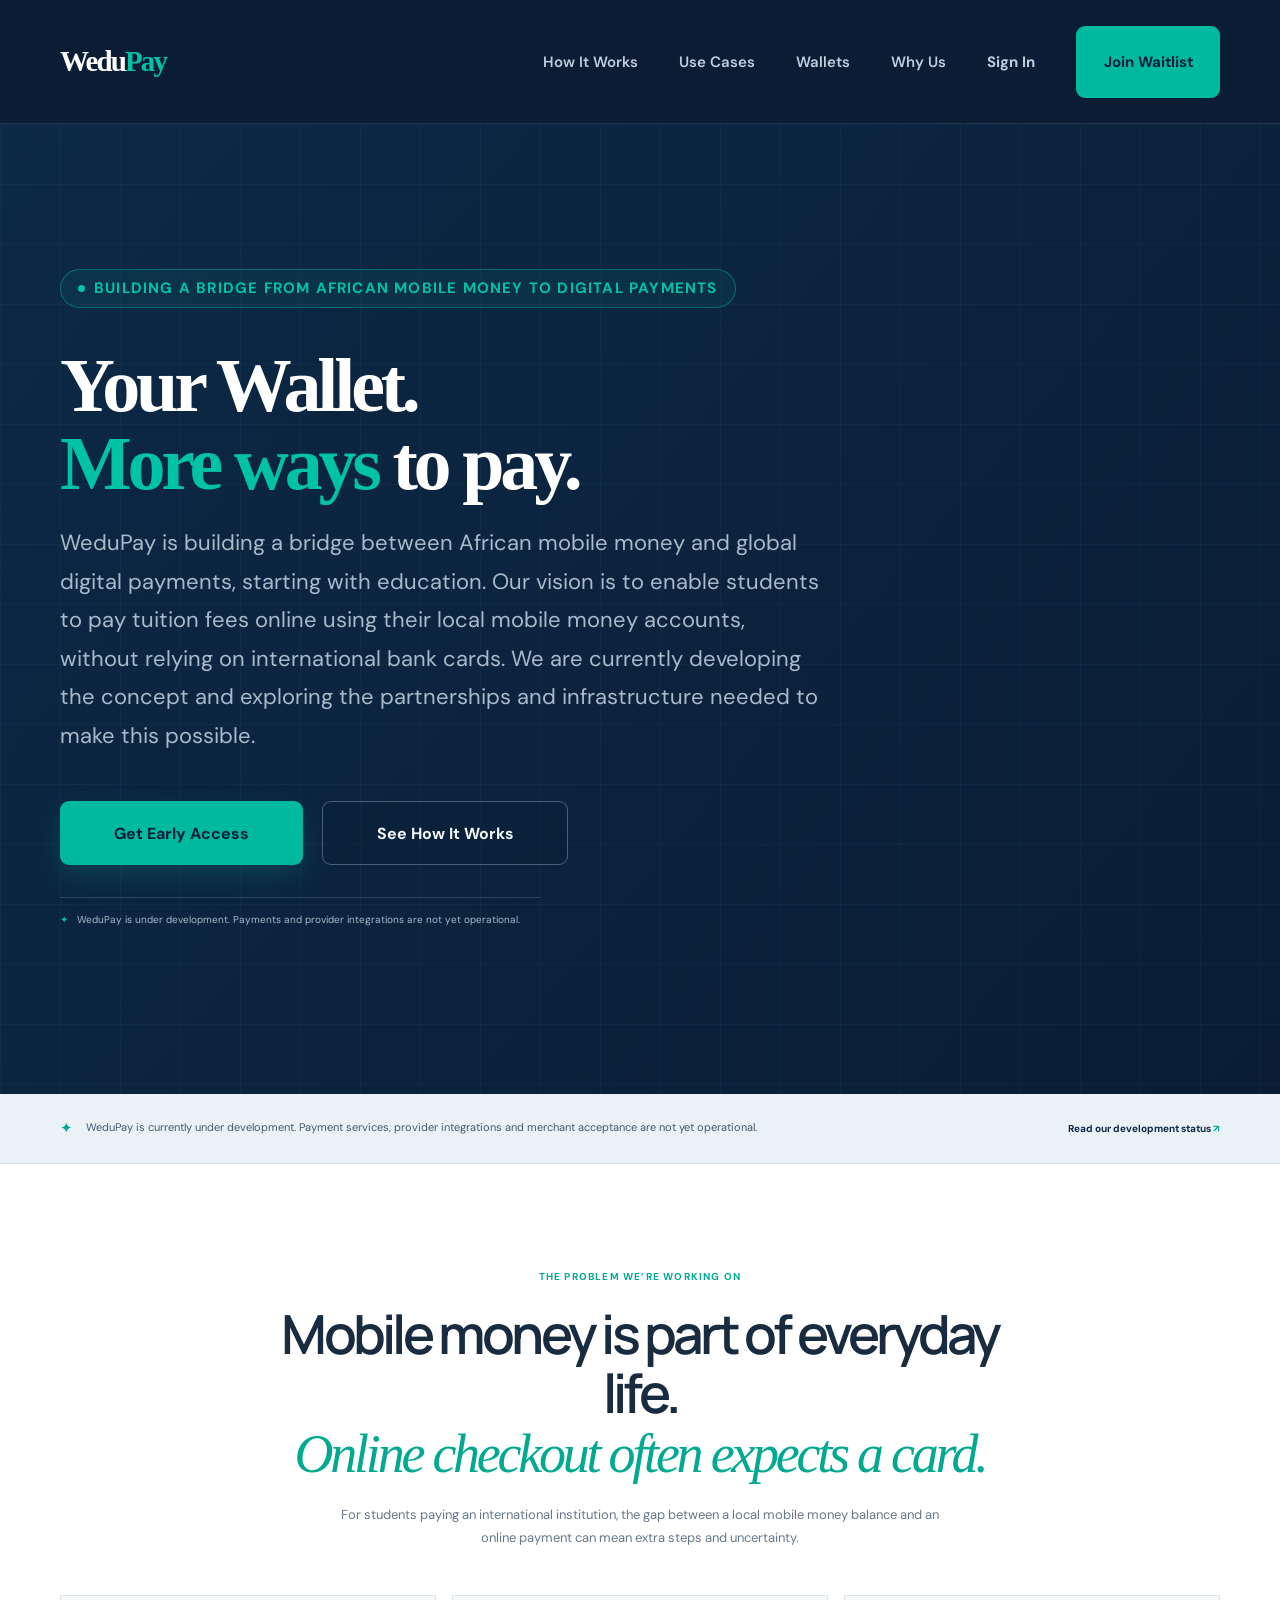
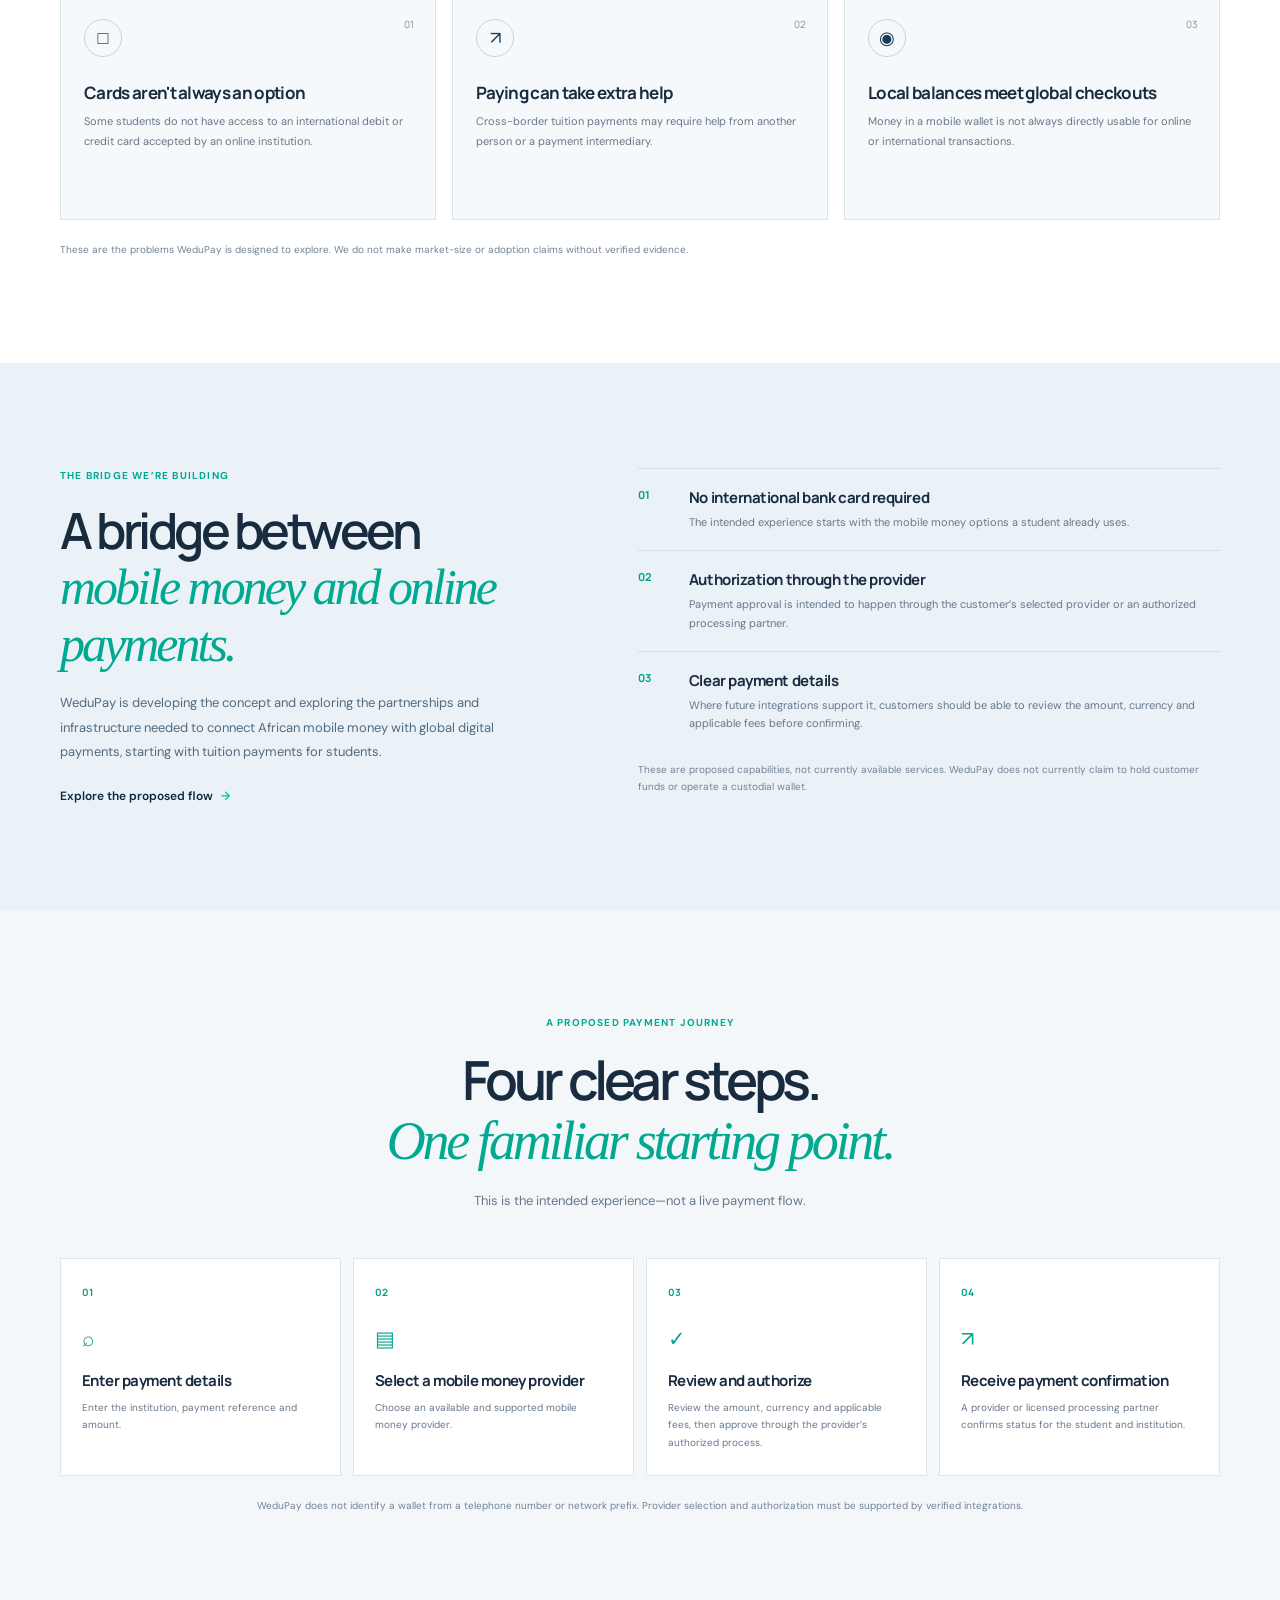
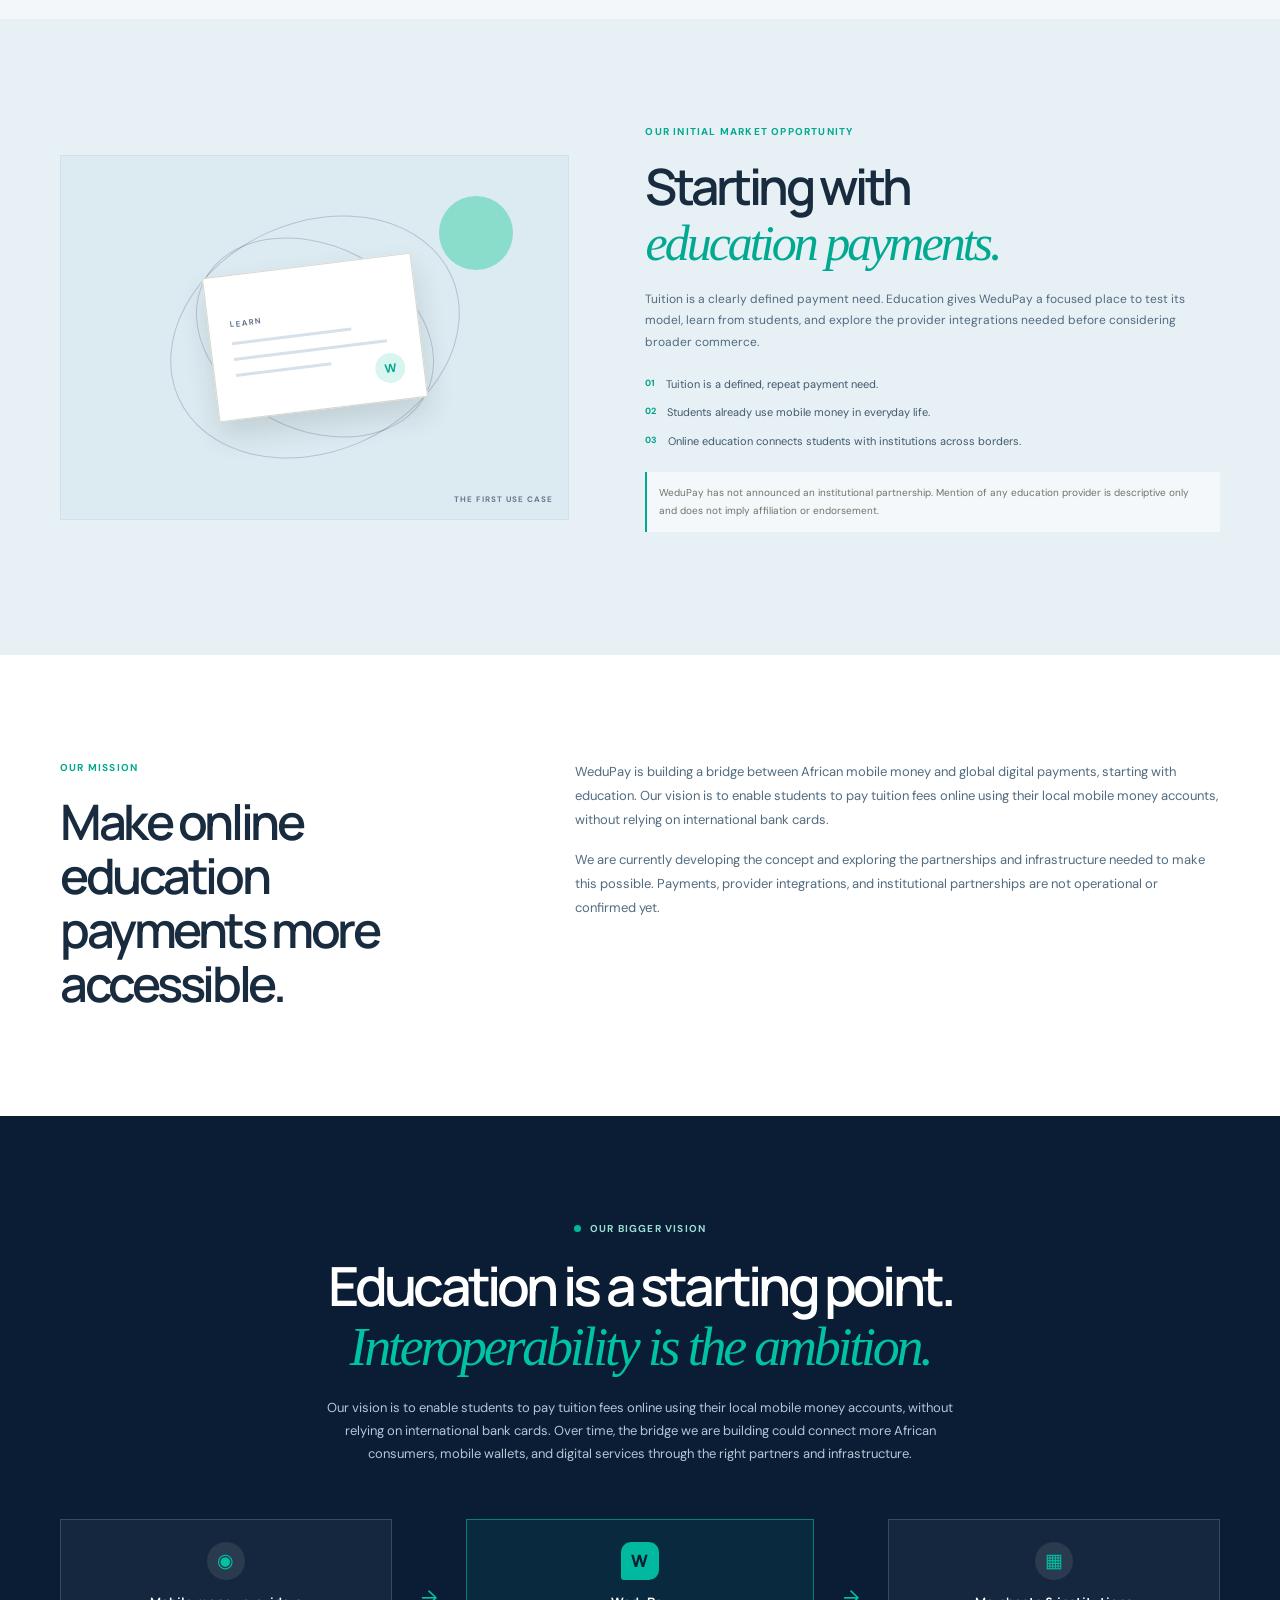
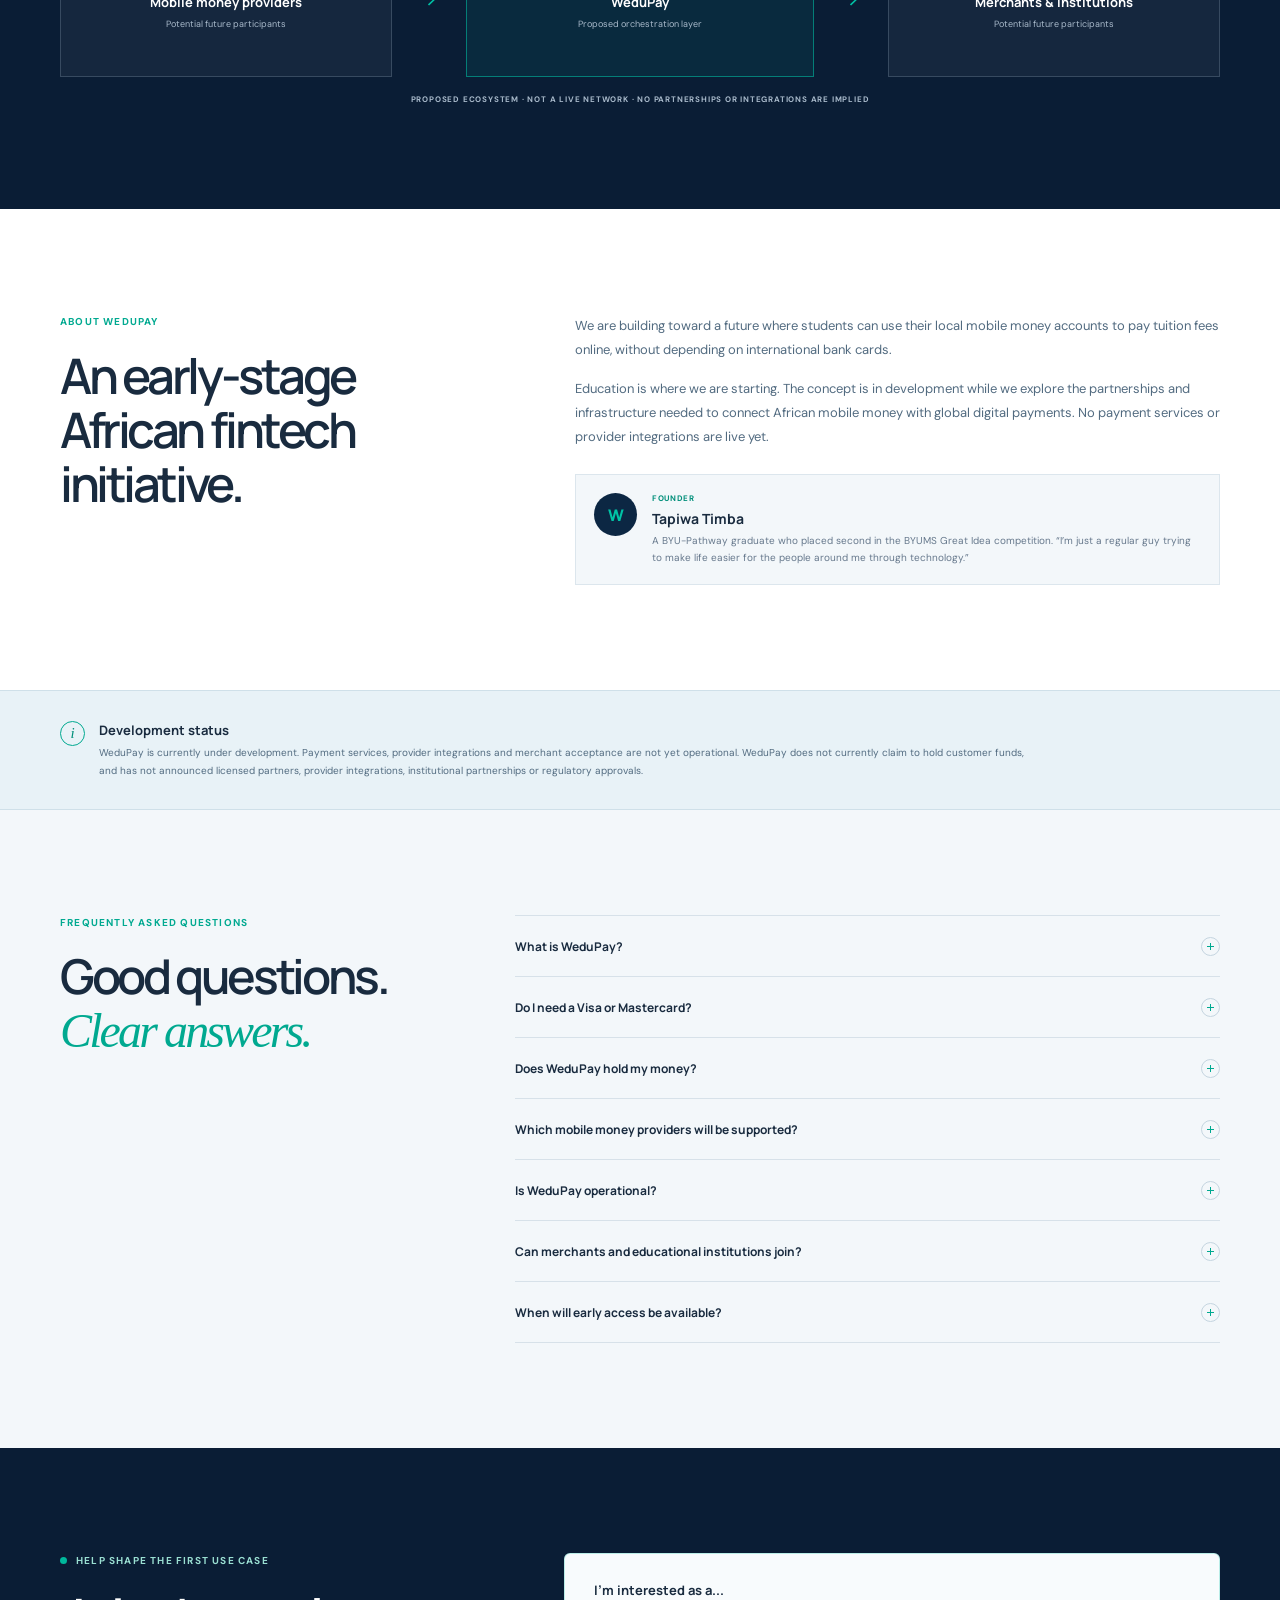
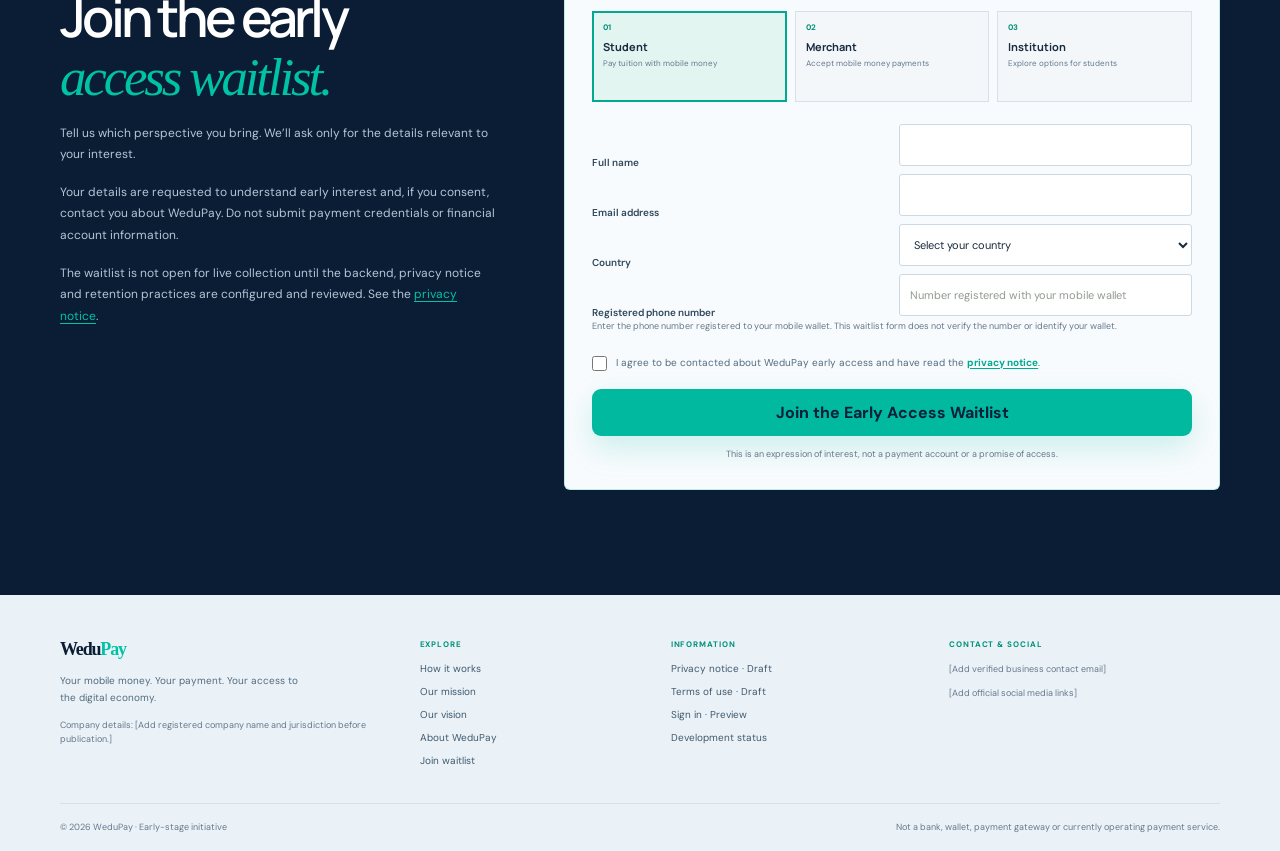
==== commit 09bfe886: "Connect WeduPay dashboard demo Co-authored-by: Copilot App <223556219+Copilot@users.noreply.github.c" ====
--- a/index.html
+++ b/index.html
@@ -3,368 +3,336 @@
   <head>
     <meta charset="utf-8">
     <meta name="viewport" content="width=device-width, initial-scale=1">
-    <meta
-      name="description"
-      content="Shop online using your mobile wallet and registered phone number. WeduPay is building a mobile-wallet payment network for Africa."
-    >
-    <meta name="theme-color" content="#f3f7fc">
-    <title>WeduPay — Pay online with your mobile wallet</title>
+    <meta name="description" content="WeduPay is building a bridge between African mobile money and global digital payments, starting with education. Join the early access waitlist.">
+    <meta name="theme-color" content="#0a1d35">
+    <meta property="og:type" content="website">
+    <meta property="og:title" content="WeduPay — Pay your tuition with mobile money">
+    <meta property="og:description" content="WeduPay is building a bridge between African mobile money and global digital payments, starting with education.">
+    <meta property="og:url" content="https://wedu-pay.vercel.app/">
+    <title>WeduPay — Pay your tuition with mobile money</title>
+    <link rel="icon" type="image/svg+xml" href="/favicon.svg">
     <link rel="preconnect" href="https://fonts.googleapis.com">
     <link rel="preconnect" href="https://fonts.gstatic.com" crossorigin>
-    <link
-      href="https://fonts.googleapis.com/css2?family=DM+Sans:wght@400;500;600;700&family=Manrope:wght@400;500;600;700;800&display=swap"
-      rel="stylesheet"
-    >
-    <link rel="stylesheet" href="styles.css">
-    <script src="script.js" defer></script>
+    <link href="https://fonts.googleapis.com/css2?family=DM+Sans:wght@400;500;600;700&family=Manrope:wght@400;500;600;700;800&display=swap" rel="stylesheet">
+    <link rel="stylesheet" href="/styles.css">
+    <script src="/script.js" defer></script>
   </head>
   <body>
     <a class="skip-link" href="#main">Skip to content</a>
     <header class="site-header">
       <div class="shell nav-shell">
-        <a class="brand" href="#main" aria-label="WeduPay home">
-          <span class="brand-mark" aria-hidden="true">W</span>
-          <span class="brand-name">wedu<span>pay</span></span>
+        <a class="brand" href="#home" aria-label="WeduPay home">
+          <span class="brand-name">Wedu<span>Pay</span></span>
         </a>
-        <button
-          class="menu-toggle"
-          type="button"
-          aria-expanded="false"
-          aria-controls="primary-navigation"
-          aria-label="Open navigation"
-        >
-          <span></span>
-          <span></span>
+        <button class="menu-toggle" type="button" aria-expanded="false" aria-controls="primary-navigation" aria-label="Open navigation">
+          <span></span><span></span>
         </button>
         <nav class="site-nav" id="primary-navigation" aria-label="Main navigation">
-          <div class="nav-links">
-            <a href="#why-wedupay">Benefits</a>
-            <a href="#how-it-works">How it Works</a>
-            <a href="#current-focus">Get Started</a>
-          </div>
-          <div class="nav-actions">
-            <a class="nav-login" href="sign-in.html">Login</a>
-            <a class="nav-cta" href="sign-in.html?mode=signup">Get Started <span aria-hidden="true">↗</span></a>
-          </div>
+          <a href="#how-it-works">How It Works</a>
+          <a href="#focus">Use Cases</a>
+          <a href="#solution">Wallets</a>
+          <a href="#problem">Why Us</a>
+          <a class="sign-in-link" href="/sign-in.html">Sign In</a>
+          <a class="nav-cta" href="#waitlist">Join Waitlist</a>
         </nav>
       </div>
     </header>
 
     <main id="main">
-      <section class="hero section-space">
+      <section class="hero" id="home">
         <div class="shell hero-grid">
           <div class="hero-copy">
-            <p class="eyebrow"><span class="eyebrow-dot"></span> Your wallet belongs online</p>
-            <h1>Pay Online With<br><span>Your Mobile Wallet</span></h1>
-            <p class="hero-lede">
-              Connect your preferred mobile wallet and make secure online payments using your registered phone number.
-            </p>
+            <p class="eyebrow hero-badge"><span class="eyebrow-dot"></span> Building a bridge from African mobile money to digital payments</p>
+            <h1>Your Wallet.<br><span>More ways</span> to pay.</h1>
+            <p class="hero-lede">WeduPay is building a bridge between African mobile money and global digital payments, starting with education. Our vision is to enable students to pay tuition fees online using their local mobile money accounts, without relying on international bank cards. We are currently developing the concept and exploring the partnerships and infrastructure needed to make this possible.</p>
             <div class="hero-actions">
-              <a class="button button-primary" href="sign-in.html?mode=signup">Get Started <span aria-hidden="true">→</span></a>
-              <a class="text-link" href="#how-it-works">Learn More <span aria-hidden="true">↓</span></a>
+              <a class="button button-primary" href="#waitlist">Get Early Access</a>
+              <a class="button button-secondary" href="#how-it-works">See How It Works</a>
             </div>
-            <div class="hero-note">
-              <span class="note-icon" aria-hidden="true">✦</span>
-              <p>Shop with the mobile-money services you already use. No bank card or extra payment account needed.</p>
-            </div>
-          </div>
-
-          <div class="journey-card wallet-card" aria-label="Illustrative preview of the WeduPay mobile-wallet network">
-            <div class="card-topline">
-              <span class="card-label"><span class="status-dot"></span> THE WEDUPAY NETWORK</span>
-              <span class="preview-tag">CONCEPT PREVIEW</span>
-            </div>
-            <div class="card-heading">
-              <div>
-                <p class="card-overline">ONE NUMBER. YOUR WALLET.</p>
-                <h2>Money that moves with you.</h2>
-              </div>
-              <div class="school-mark network-mark" aria-hidden="true">W</div>
-            </div>
-            <div class="network-flow">
-              <div class="network-node">
-                <span class="network-icon phone-icon" aria-hidden="true">01</span>
-                <span><small>YOU</small><strong>Your phone</strong></span>
-              </div>
-              <span class="network-connector" aria-hidden="true">·······›</span>
-              <div class="network-node">
-                <span class="network-icon wallet-icon" aria-hidden="true">↗</span>
-                <span><small>YOUR CHOICE</small><strong>Mobile wallet</strong></span>
-              </div>
-              <span class="network-connector" aria-hidden="true">·······›</span>
-              <div class="network-node">
-                <span class="network-icon shop-icon" aria-hidden="true">✓</span>
-                <span><small>CHECKOUT</small><strong>Online shop</strong></span>
-              </div>
-            </div>
-            <div class="journey-divider"></div>
-            <p class="progress-label">PAYMENT METHODS WE’RE BUILDING TOWARD</p>
-            <div class="wallet-regions">
-              <div class="wallet-region"><span class="region-flag">ZW</span><strong>Zimbabwe</strong><span>EcoCash · InnBucks · Mukuru · OMari</span></div>
-              <div class="wallet-region"><span class="region-flag">ZM</span><strong>Zambia</strong><span>MTN MoMo · Airtel Money · Zamtel</span></div>
-              <div class="wallet-region"><span class="region-flag">MW</span><strong>Malawi</strong><span>Airtel Money · TNM Mpamba</span></div>
-              <div class="wallet-region"><span class="region-flag">MZ</span><strong>Mozambique</strong><span>M-Pesa · e-Mola · Mkesh</span></div>
-            </div>
-            <div class="card-footnote"><span aria-hidden="true">✦</span> Illustrative network. Wallet availability will depend on launch market.</div>
-            <div class="card-decoration" aria-hidden="true"></div>
-          </div>
-        </div>
-        <div class="hero-scribble" aria-hidden="true">payments that meet you where you are</div>
-      </section>
-
-      <section class="student-strip" aria-label="WeduPay's payment network">
-        <div class="shell strip-inner">
-          <p>Made for how Africa pays</p>
-          <div><span class="strip-star" aria-hidden="true">✳</span> MOBILE WALLETS</div>
-          <div><span class="strip-star" aria-hidden="true">✳</span> YOUR REGISTERED NUMBER</div>
-          <div><span class="strip-star" aria-hidden="true">✳</span> MERCHANT CHECKOUT</div>
-        </div>
-      </section>
-
-      <section class="mission-section section-space" id="mission">
-        <div class="shell mission-grid">
-          <article class="mission-card">
-            <p class="eyebrow">Why we’re here</p>
-            <h2>Our <span>Mission</span></h2>
-            <p>To make online payments accessible to millions of consumers across Africa by connecting mobile wallets, merchants, and payment networks through a simple phone-number-based payment experience.</p>
-          </article>
-          <article class="vision-card">
-            <p class="eyebrow eyebrow-light"><span class="eyebrow-dot"></span> Where we’re going</p>
-            <h2>Our <span>Vision</span></h2>
-            <p>To become Africa's leading mobile-wallet commerce network, enabling seamless payments between consumers and businesses regardless of wallet provider, bank, or country.</p>
-            <span class="vision-decoration" aria-hidden="true">W</span>
-          </article>
-        </div>
-      </section>
-
-      <section class="section-space why-section" id="why-wedupay">
+            <p class="hero-disclosure"><span aria-hidden="true">✦</span> WeduPay is under development. Payments and provider integrations are not yet operational.</p>
+          </div>
+
+          <div class="hero-visual">
+            <div class="visual-caption"><span class="status-dot"></span> A PROPOSED STUDENT PAYMENT EXPERIENCE</div>
+            <svg class="student-illustration" viewBox="0 0 620 510" role="img" aria-labelledby="student-art-title student-art-description">
+              <title id="student-art-title">Illustration of a student reviewing a tuition payment on a phone</title>
+              <desc id="student-art-description">A conceptual illustration showing a student, a mobile phone with a tuition payment summary, and an abstract campus setting.</desc>
+              <rect x="17" y="18" width="586" height="474" rx="18" fill="#e7f0f5"/>
+              <circle cx="488" cy="116" r="67" fill="#8adccb" opacity=".8"/>
+              <path d="M37 361c82-43 169-45 264-7 78 31 178 31 282-6v132H37V361Z" fill="#d8e8f0"/>
+              <path d="M61 334V191l85-55 87 55v143" fill="#f3f7fa" stroke="#cbdde8" stroke-width="3"/>
+              <path d="M47 196 146 129l103 67" fill="none" stroke="#375b76" stroke-width="7" stroke-linecap="round" stroke-linejoin="round"/>
+              <path d="M111 334v-91h70v91" fill="#d6e5ed"/>
+              <path d="M86 218h27m41 0h27" stroke="#9cafbf" stroke-width="6" stroke-linecap="round"/>
+              <path d="M243 402c15-96 72-155 154-155 88 0 143 53 168 155v76H243v-76Z" fill="#163d5c"/>
+              <path d="M338 251c5-45 32-70 67-70 39 0 67 31 65 78-2 48-27 79-70 78-42-1-67-36-62-86Z" fill="#a96f4f"/>
+              <path d="M335 244c4-48 38-79 82-74 36 4 58 26 61 67-20-10-30-28-34-43-15 18-50 30-109 29Z" fill="#102b43"/>
+              <path d="M330 331c-25 16-43 46-48 81l77 36 46-81-75-36Z" fill="#b9825e"/>
+              <path d="M311 388c24 8 45 26 61 53" fill="none" stroke="#e5c4a0" stroke-width="8" stroke-linecap="round"/>
+              <rect x="422" y="171" width="125" height="218" rx="18" fill="#f8fbfd" stroke="#183c5b" stroke-width="7" transform="rotate(7 422 171)"/>
+              <rect x="439" y="200" width="91" height="157" rx="8" fill="#eaf2f7" transform="rotate(7 439 200)"/>
+              <circle cx="481" cy="216" r="12" fill="#00a990"/>
+              <path d="m475 216 4 4 8-9" fill="none" stroke="#fff" stroke-width="2.5" stroke-linecap="round" stroke-linejoin="round"/>
+              <path d="m451 250 61 7m-64 17 51 6m-54 15 34 4" stroke="#b8cad7" stroke-width="5" stroke-linecap="round"/>
+              <rect x="451" y="318" width="62" height="20" rx="10" fill="#d9f5ef" transform="rotate(7 451 318)"/>
+              <circle cx="254" cy="118" r="20" fill="#f8fbfd"/>
+              <path d="M254 107v22m-8-7 8 8 9-11" fill="none" stroke="#00a990" stroke-width="3" stroke-linecap="round" stroke-linejoin="round"/>
+              <path d="M291 93h68" stroke="#00b89c" stroke-width="3" stroke-linecap="round"/>
+              <path d="m294 85 8 8-8 8" fill="none" stroke="#00b89c" stroke-width="3" stroke-linecap="round" stroke-linejoin="round"/>
+            </svg>
+            <span class="visual-footnote">Concept illustration · Not a live payment screen</span>
+          </div>
+        </div>
+      </section>
+
+      <section class="trust-bar" aria-label="Development status">
+        <div class="shell trust-bar-inner">
+          <span class="trust-mark" aria-hidden="true">✦</span>
+          <p>WeduPay is currently under development. Payment services, provider integrations and merchant acceptance are not yet operational.</p>
+          <a href="#development-status">Read our development status <span aria-hidden="true">↗</span></a>
+        </div>
+      </section>
+
+      <section class="section-space problem-section" id="problem">
         <div class="shell">
           <div class="section-intro">
-            <p class="eyebrow">The way you already pay</p>
-            <h2>Online shopping,<br><span>without the card.</span></h2>
-            <p>Many people already keep money in mobile wallets, but online checkouts often ask for a bank card. WeduPay connects the wallets people use with the merchants they want to shop with.</p>
-          </div>
-          <div class="feature-grid">
-            <article class="feature-card">
-              <span class="feature-icon icon-sun" aria-hidden="true">01</span>
-              <p class="feature-number">01 / ACCESS</p>
-              <h3>No bank card required</h3>
-              <p>Pay online with the wallet you already use instead of needing a Visa or Mastercard.</p>
+            <p class="eyebrow">The problem we’re working on</p>
+            <h2>Mobile money is part of everyday life.<br><span>Online checkout often expects a card.</span></h2>
+            <p>For students paying an international institution, the gap between a local mobile money balance and an online payment can mean extra steps and uncertainty.</p>
+          </div>
+          <div class="problem-grid">
+            <article class="problem-card">
+              <span class="card-index">01</span>
+              <span class="problem-icon" aria-hidden="true">□</span>
+              <h3>Cards aren't always an option</h3>
+              <p>Some students do not have access to an international debit or credit card accepted by an online institution.</p>
             </article>
-            <article class="feature-card feature-card-raised">
-              <span class="feature-icon icon-path" aria-hidden="true">↗</span>
-              <p class="feature-number">02 / YOUR WALLET</p>
-              <h3>One familiar number</h3>
-              <p>Use your registered mobile number linked to your preferred wallet.</p>
+            <article class="problem-card">
+              <span class="card-index">02</span>
+              <span class="problem-icon" aria-hidden="true">↗</span>
+              <h3>Paying can take extra help</h3>
+              <p>Cross-border tuition payments may require help from another person or a payment intermediary.</p>
             </article>
-            <article class="feature-card">
-              <span class="feature-icon icon-heart" aria-hidden="true">✓</span>
-              <p class="feature-number">03 / CONFIDENCE</p>
-              <h3>Approve your payment</h3>
-              <p>Review and approve the transaction through your connected wallet service.</p>
+            <article class="problem-card">
+              <span class="card-index">03</span>
+              <span class="problem-icon" aria-hidden="true">◉</span>
+              <h3>Local balances meet global checkouts</h3>
+              <p>Money in a mobile wallet is not always directly usable for online or international transactions.</p>
             </article>
-            <article class="feature-card">
-              <span class="feature-icon icon-path" aria-hidden="true">↯</span>
-              <p class="feature-number">04 / CHECKOUT</p>
-              <h3>A faster checkout</h3>
-              <p>Keep payment simple with a phone-number-based checkout experience.</p>
-            </article>
-            <article class="feature-card feature-card-raised">
-              <span class="feature-icon icon-sun" aria-hidden="true">✳</span>
-              <p class="feature-number">05 / LOCAL FIRST</p>
-              <h3>Built for Africa</h3>
-              <p>Connect payment options people already know and use in their markets.</p>
-            </article>
-            <article class="feature-card">
-              <span class="feature-icon icon-heart" aria-hidden="true">◎</span>
-              <p class="feature-number">06 / GROWTH</p>
-              <h3>Ready to connect markets</h3>
-              <p>A network designed to expand across wallet providers, merchants, and borders.</p>
-            </article>
-          </div>
-          <p class="capability-note">WeduPay is in development. Payment features and wallet availability shown here are planned and not yet available.</p>
-        </div>
-      </section>
-
-      <section class="process-section section-space" id="how-it-works">
-        <div class="shell process-grid">
-          <div class="process-intro">
-            <p class="eyebrow eyebrow-light"><span class="eyebrow-dot"></span> A simple way to pay</p>
-            <h2>From your number<br><span>to checkout.</span></h2>
-            <p>WeduPay is being built to connect the mobile wallet you use with the online merchants you want to pay.</p>
-            <a class="button button-light" href="#wallet-network">Explore wallet network <span aria-hidden="true">→</span></a>
-          </div>
-          <div class="process-list">
-            <article class="process-item">
-              <span class="process-index">01</span>
-              <div><h3>Shop online</h3><p>Choose what you want to buy at a participating merchant.</p></div>
-              <span class="process-arrow" aria-hidden="true">↘</span>
-            </article>
-            <article class="process-item">
-              <span class="process-index">02</span>
-              <div><h3>Select Pay with WeduPay</h3><p>Pick WeduPay at checkout as your payment option.</p></div>
-              <span class="process-arrow" aria-hidden="true">↘</span>
-            </article>
-            <article class="process-item">
-              <span class="process-index">03</span>
-              <div><h3>Enter your registered number</h3><p>Use the mobile number linked to your preferred wallet.</p></div>
-              <span class="process-arrow" aria-hidden="true">↘</span>
-            </article>
-            <article class="process-item">
-              <span class="process-index">04</span>
-              <div><h3>Find your connected wallet</h3><p>WeduPay identifies the wallet connected to your number.</p></div>
-              <span class="process-arrow" aria-hidden="true">↘</span>
-            </article>
-            <article class="process-item">
-              <span class="process-index">05</span>
-              <div><h3>Approve the payment</h3><p>Review and approve the payment using your wallet service.</p></div>
-              <span class="process-arrow" aria-hidden="true">↘</span>
-            </article>
-            <article class="process-item">
-              <span class="process-index">06</span>
-              <div><h3>Merchant gets confirmation</h3><p>The merchant receives a payment confirmation.</p></div>
-              <span class="process-arrow" aria-hidden="true">↗</span>
-            </article>
-            <p class="process-disclaimer">Illustrative flow for the planned WeduPay experience. Payments are not currently being processed.</p>
-          </div>
-        </div>
-      </section>
-
-      <section class="wallet-section section-space" id="wallet-network">
+          </div>
+          <p class="section-note">These are the problems WeduPay is designed to explore. We do not make market-size or adoption claims without verified evidence.</p>
+        </div>
+      </section>
+
+      <section class="section-space solution-section" id="solution">
+        <div class="shell solution-grid">
+          <div class="solution-copy">
+            <p class="eyebrow">The bridge we’re building</p>
+            <h2>A bridge between<br><span>mobile money and online payments.</span></h2>
+            <p>WeduPay is developing the concept and exploring the partnerships and infrastructure needed to connect African mobile money with global digital payments, starting with tuition payments for students.</p>
+            <a class="text-link dark-link" href="#how-it-works">Explore the proposed flow <span aria-hidden="true">→</span></a>
+          </div>
+          <div class="solution-points">
+            <article><span aria-hidden="true">01</span><div><h3>No international bank card required</h3><p>The intended experience starts with the mobile money options a student already uses.</p></div></article>
+            <article><span aria-hidden="true">02</span><div><h3>Authorization through the provider</h3><p>Payment approval is intended to happen through the customer’s selected provider or an authorized processing partner.</p></div></article>
+            <article><span aria-hidden="true">03</span><div><h3>Clear payment details</h3><p>Where future integrations support it, customers should be able to review the amount, currency and applicable fees before confirming.</p></div></article>
+            <p class="section-note">These are proposed capabilities, not currently available services. WeduPay does not currently claim to hold customer funds or operate a custodial wallet.</p>
+          </div>
+        </div>
+      </section>
+
+      <section class="section-space process-section" id="how-it-works">
         <div class="shell">
           <div class="section-intro">
-            <p class="eyebrow">A connected network, built market by market</p>
-            <h2>Wallets people<br><span>already use.</span></h2>
-            <p>Our initial market strategy focuses on connecting mobile-money and alternative payment services across Southern Africa.</p>
-          </div>
-          <div class="country-grid">
-            <article class="country-card">
-              <span class="country-code">ZW</span>
-              <h3>Zimbabwe</h3>
-              <p>EcoCash<br>InnBucks<br>Mukuru Wallet<br>OMari</p>
+            <p class="eyebrow">A proposed payment journey</p>
+            <h2>Four clear steps.<br><span>One familiar starting point.</span></h2>
+            <p>This is the intended experience—not a live payment flow.</p>
+          </div>
+          <ol class="steps-grid">
+            <li class="step-card">
+              <span class="step-number">01</span><span class="step-symbol" aria-hidden="true">⌕</span>
+              <h3>Enter payment details</h3>
+              <p>Enter the institution, payment reference and amount.</p>
+            </li>
+            <li class="step-card">
+              <span class="step-number">02</span><span class="step-symbol" aria-hidden="true">▤</span>
+              <h3>Select a mobile money provider</h3>
+              <p>Choose an available and supported mobile money provider.</p>
+            </li>
+            <li class="step-card">
+              <span class="step-number">03</span><span class="step-symbol" aria-hidden="true">✓</span>
+              <h3>Review and authorize</h3>
+              <p>Review the amount, currency and applicable fees, then approve through the provider’s authorized process.</p>
+            </li>
+            <li class="step-card">
+              <span class="step-number">04</span><span class="step-symbol" aria-hidden="true">↗</span>
+              <h3>Receive payment confirmation</h3>
+              <p>A provider or licensed processing partner confirms status for the student and institution.</p>
+            </li>
+          </ol>
+          <p class="section-note">WeduPay does not identify a wallet from a telephone number or network prefix. Provider selection and authorization must be supported by verified integrations.</p>
+        </div>
+      </section>
+
+      <section class="section-space focus-section" id="focus">
+        <div class="shell focus-grid">
+          <div class="focus-art" aria-hidden="true">
+            <div class="focus-sun"></div><div class="focus-orbit orbit-one"></div><div class="focus-orbit orbit-two"></div>
+            <div class="focus-book"><span>LEARN</span><i></i><i></i><i></i><b>W</b></div>
+            <span class="art-caption">THE FIRST USE CASE</span>
+          </div>
+          <div class="focus-copy">
+            <p class="eyebrow">Our initial market opportunity</p>
+            <h2>Starting with<br><span>education payments.</span></h2>
+            <p>Tuition is a clearly defined payment need. Education gives WeduPay a focused place to test its model, learn from students, and explore the provider integrations needed before considering broader commerce.</p>
+            <ul class="focus-reasons">
+              <li><span>01</span> Tuition is a defined, repeat payment need.</li>
+              <li><span>02</span> Students already use mobile money in everyday life.</li>
+              <li><span>03</span> Online education connects students with institutions across borders.</li>
+            </ul>
+            <p class="affiliation-note">WeduPay has not announced an institutional partnership. Mention of any education provider is descriptive only and does not imply affiliation or endorsement.</p>
+          </div>
+        </div>
+      </section>
+
+      <section class="section-space about-section" id="mission">
+        <div class="shell about-grid">
+          <div>
+            <p class="eyebrow">Our mission</p>
+            <h2>Make online education payments more accessible.</h2>
+          </div>
+          <div class="about-copy">
+            <p>WeduPay is building a bridge between African mobile money and global digital payments, starting with education. Our vision is to enable students to pay tuition fees online using their local mobile money accounts, without relying on international bank cards.</p>
+            <p>We are currently developing the concept and exploring the partnerships and infrastructure needed to make this possible. Payments, provider integrations, and institutional partnerships are not operational or confirmed yet.</p>
+          </div>
+        </div>
+      </section>
+
+      <section class="section-space vision-section" id="vision">
+        <div class="shell">
+          <div class="section-intro">
+            <p class="eyebrow eyebrow-light"><span class="eyebrow-dot"></span> Our bigger vision</p>
+            <h2>Education is a starting point.<br><span>Interoperability is the ambition.</span></h2>
+            <p>Our vision is to enable students to pay tuition fees online using their local mobile money accounts, without relying on international bank cards. Over time, the bridge we are building could connect more African consumers, mobile wallets, and digital services through the right partners and infrastructure.</p>
+          </div>
+          <div class="ecosystem" role="img" aria-label="Proposed ecosystem: mobile money providers connect to the WeduPay orchestration layer, which connects to merchants and institutions. This is a concept, not a live network.">
+            <div class="ecosystem-node">
+              <span class="ecosystem-icon" aria-hidden="true">◉</span><h3>Mobile money providers</h3><p>Potential future participants</p>
+            </div>
+            <span class="ecosystem-arrow" aria-hidden="true">→</span>
+            <div class="ecosystem-node ecosystem-hub">
+              <span class="hub-mark">W</span><h3>WeduPay</h3><p>Proposed orchestration layer</p>
+            </div>
+            <span class="ecosystem-arrow" aria-hidden="true">→</span>
+            <div class="ecosystem-node">
+              <span class="ecosystem-icon" aria-hidden="true">▦</span><h3>Merchants &amp; institutions</h3><p>Potential future participants</p>
+            </div>
+          </div>
+          <p class="diagram-caption">PROPOSED ECOSYSTEM · NOT A LIVE NETWORK · NO PARTNERSHIPS OR INTEGRATIONS ARE IMPLIED</p>
+        </div>
+      </section>
+
+      <section class="section-space about-section" id="about">
+        <div class="shell about-grid">
+          <div>
+            <p class="eyebrow">About WeduPay</p>
+            <h2>An early-stage African fintech initiative.</h2>
+          </div>
+          <div class="about-copy">
+            <p>We are building toward a future where students can use their local mobile money accounts to pay tuition fees online, without depending on international bank cards.</p>
+            <p>Education is where we are starting. The concept is in development while we explore the partnerships and infrastructure needed to connect African mobile money with global digital payments. No payment services or provider integrations are live yet.</p>
+            <article class="founder-card">
+              <div class="founder-avatar" aria-hidden="true">W</div>
+              <div><p class="founder-label">FOUNDER</p><h3>Tapiwa Timba</h3><p>A BYU-Pathway graduate who placed second in the BYUMS Great Idea competition. “I’m just a regular guy trying to make life easier for the people around me through technology.”</p></div>
             </article>
-            <article class="country-card">
-              <span class="country-code">ZM</span>
-              <h3>Zambia</h3>
-              <p>MTN MoMo<br>Airtel Money<br>Zamtel Kwacha</p>
-            </article>
-            <article class="country-card">
-              <span class="country-code">MW</span>
-              <h3>Malawi</h3>
-              <p>Airtel Money<br>TNM Mpamba</p>
-            </article>
-            <article class="country-card">
-              <span class="country-code">MZ</span>
-              <h3>Mozambique</h3>
-              <p>M-Pesa<br>e-Mola<br>Mkesh</p>
-            </article>
-          </div>
-          <p class="capability-note">These are examples of target payment methods, not a list of active integrations. Availability will be confirmed as the network launches in each market.</p>
-        </div>
-      </section>
-
-      <section class="byu-section section-space" id="current-focus">
-        <div class="shell byu-grid">
-          <div class="byu-art" aria-hidden="true">
-            <div class="art-sun"></div>
-            <div class="art-orbit orbit-one"></div>
-            <div class="art-orbit orbit-two"></div>
-            <div class="art-book">
-              <div class="book-page"><span class="book-star">✳</span><span class="book-line"></span><span class="book-line short"></span></div>
-              <div class="book-page right-page"><span class="book-line"></span><span class="book-line short"></span><span class="book-seal">W</span></div>
-            </div>
-            <span class="art-caption">OUR FIRST MARKET ENTRY</span>
-          </div>
-          <div class="byu-copy">
-            <p class="eyebrow">Prove the network, one use case at a time</p>
-            <h2>Starting with<br><span>Education Payments</span></h2>
-            <p>WeduPay's first deployment focuses on tuition payments for BYU-Pathway students and other educational institutions. This is how we aim to prove the platform, build trust, and develop wallet integrations before expanding into broader merchant commerce.</p>
-            <div class="byu-callout">
-              <span class="callout-mark" aria-hidden="true">✦</span>
-              <p><strong>A note on affiliation</strong>WeduPay is an independent platform in development and is not affiliated with or endorsed by BYU-Pathway Worldwide.</p>
-            </div>
-            <a class="text-link dark-link" href="https://www.byupathway.edu/" target="_blank" rel="noreferrer">Learn about BYU-Pathway <span aria-hidden="true">↗</span></a>
-          </div>
-        </div>
-      </section>
-
-      <section class="faq-section section-space" id="questions">
+          </div>
+        </div>
+      </section>
+
+      <section class="status-section" id="development-status">
+        <div class="shell status-content">
+          <span class="status-icon" aria-hidden="true">i</span>
+          <div><h2>Development status</h2><p>WeduPay is currently under development. Payment services, provider integrations and merchant acceptance are not yet operational. WeduPay does not currently claim to hold customer funds, and has not announced licensed partners, provider integrations, institutional partnerships or regulatory approvals.</p></div>
+        </div>
+      </section>
+
+      <section class="section-space faq-section" id="questions">
         <div class="shell faq-grid">
-          <div class="faq-intro">
-            <p class="eyebrow">Good questions</p>
-            <h2>Built around<br><span>your wallet.</span></h2>
-            <p>Here’s what to know about WeduPay today.</p>
-          </div>
+          <div class="faq-intro"><p class="eyebrow">Frequently asked questions</p><h2>Good questions.<br><span>Clear answers.</span></h2></div>
           <div class="faq-list">
-            <details>
-              <summary>Can I pay with WeduPay right now?<span aria-hidden="true"></span></summary>
-              <p>Not yet. WeduPay is in development and is not currently accepting or processing payments. Education payments are our first planned use case.</p>
-            </details>
-            <details>
-              <summary>Do I need a bank card to use WeduPay?<span aria-hidden="true"></span></summary>
-              <p>The platform is being designed so consumers can pay participating merchants using a registered mobile number linked to a supported wallet, without needing a bank card. Wallet support will depend on the market at launch.</p>
-            </details>
-            <details>
-              <summary>Which mobile wallets will be supported?<span aria-hidden="true"></span></summary>
-              <p>Our target payment methods include services such as EcoCash, InnBucks, Mukuru Wallet, OMari, MTN MoMo, Airtel Money, Zamtel Kwacha, TNM Mpamba, M-Pesa, e-Mola, and Mkesh. These are planned integrations, not currently available payment options.</p>
-            </details>
-            <details>
-              <summary>Why is education the first focus?<span aria-hidden="true"></span></summary>
-              <p>Tuition payments give WeduPay a focused first use case to prove the platform, build trust, and develop wallet integrations before expanding into broader merchant payments.</p>
-            </details>
-          </div>
-        </div>
-      </section>
-
-      <section class="closing-section">
-        <div class="shell closing-content">
-          <span class="closing-spark" aria-hidden="true">✳</span>
-          <p class="eyebrow eyebrow-light">The next checkout can feel more familiar</p>
-          <h2>Shop online with<br><span>the wallet you know.</span></h2>
-          <p>We’re building a mobile-wallet payment network that connects consumers, merchants, and payment services across Africa.</p>
-          <a class="button button-light" href="#current-focus">Explore our first focus <span aria-hidden="true">→</span></a>
-          <span class="closing-disclaimer">WeduPay is in development and is not currently processing payments.</span>
-        </div>
-        <div class="closing-orbit orbit-a" aria-hidden="true"></div>
-        <div class="closing-orbit orbit-b" aria-hidden="true"></div>
+            <details><summary>What is WeduPay?<span aria-hidden="true"></span></summary><p>WeduPay is building a bridge between African mobile money and global digital payments, starting with education. The concept and required partnerships and infrastructure are still in development.</p></details>
+            <details><summary>Do I need a Visa or Mastercard?<span aria-hidden="true"></span></summary><p>WeduPay is exploring a future payment experience using local mobile money rather than requiring an international bank card. No such payment service is currently available.</p></details>
+            <details><summary>Does WeduPay hold my money?<span aria-hidden="true"></span></summary><p>WeduPay does not currently hold customer funds or operate a custodial wallet. Any future payment flow will depend on the appropriate licensed providers and partners.</p></details>
+            <details><summary>Which mobile money providers will be supported?<span aria-hidden="true"></span></summary><p>Potential providers are still being explored. Names shown on this site are examples of target methods, not confirmed integrations or partnerships.</p></details>
+            <details><summary>Is WeduPay operational?<span aria-hidden="true"></span></summary><p>No. WeduPay is under development. Payment services, provider integrations and merchant acceptance are not yet operational.</p></details>
+            <details><summary>Can merchants and educational institutions join?<span aria-hidden="true"></span></summary><p>Yes, merchants and institutions can express interest through the early access waitlist. Submitting interest does not establish a partnership or service agreement.</p></details>
+            <details><summary>When will early access be available?<span aria-hidden="true"></span></summary><p>A launch date has not been announced. Join the waitlist to express interest; it is not a guarantee of access or a payment service.</p></details>
+          </div>
+        </div>
+      </section>
+
+      <section class="waitlist-section section-space" id="waitlist">
+        <div class="shell waitlist-grid">
+          <div class="waitlist-intro">
+            <p class="eyebrow eyebrow-light"><span class="eyebrow-dot"></span> Help shape the first use case</p>
+            <h2>Join the early<br><span>access waitlist.</span></h2>
+            <p>Tell us which perspective you bring. We’ll ask only for the details relevant to your interest.</p>
+            <p class="waitlist-privacy">Your details are requested to understand early interest and, if you consent, contact you about WeduPay. Do not submit payment credentials or financial account information.</p>
+            <p class="waitlist-privacy">The waitlist is not open for live collection until the backend, privacy notice and retention practices are configured and reviewed. See the <a href="/privacy.html">privacy notice</a>.</p>
+          </div>
+          <div class="waitlist-card">
+            <form id="waitlist-form" novalidate>
+              <fieldset class="audience-select">
+                <legend>I'm interested as a...</legend>
+                <div class="audience-options">
+                  <label class="audience-option"><input type="radio" name="audience" value="student" checked><span><b>01</b><strong>Student</strong><small>Pay tuition with mobile money</small></span></label>
+                  <label class="audience-option"><input type="radio" name="audience" value="merchant"><span><b>02</b><strong>Merchant</strong><small>Accept mobile money payments</small></span></label>
+                  <label class="audience-option"><input type="radio" name="audience" value="institution"><span><b>03</b><strong>Institution</strong><small>Explore options for students</small></span></label>
+                </div>
+              </fieldset>
+              <div class="waitlist-fields" id="waitlist-fields"></div>
+              <div class="form-trap" aria-hidden="true"><label for="website">Leave this field empty</label><input id="website" name="website" type="text" tabindex="-1" autocomplete="off"></div>
+              <label class="consent-label"><input id="privacy-consent" name="consent" type="checkbox" required><span>I agree to be contacted about WeduPay early access and have read the <a href="/privacy.html" target="_blank" rel="noreferrer">privacy notice</a>.</span></label>
+              <button class="button button-primary waitlist-submit" type="submit"><span class="button-label">Join the Early Access Waitlist</span><span class="button-spinner" aria-hidden="true"></span></button>
+              <p class="form-status" id="form-status" role="status" aria-live="polite" hidden></p>
+              <p class="form-footnote">This is an expression of interest, not a payment account or a promise of access.</p>
+            </form>
+          </div>
+        </div>
       </section>
     </main>
 
     <footer class="site-footer">
       <div class="shell footer-main">
-        <div class="footer-brand">
-          <a class="brand brand-footer" href="#main" aria-label="WeduPay home">
-            <span class="brand-mark" aria-hidden="true">W</span>
-            <span class="brand-name">wedu<span>pay</span></span>
-          </a>
-          <p>A mobile-wallet payment network connecting consumers and merchants across Africa.</p>
-        </div>
-        <div class="footer-links">
-          <p>WEDUPAY</p>
-          <a href="#mission">Our mission</a>
-          <a href="#why-wedupay">Why WeduPay</a>
-          <a href="#how-it-works">How it works</a>
-        </div>
-        <div class="footer-links">
-          <p>THE NETWORK</p>
-          <a href="#wallet-network">Target wallets</a>
-          <a href="#current-focus">Education payments</a>
-          <a href="#questions">Common questions</a>
-        </div>
-        <div class="footer-links">
-          <p>YOUR ACCOUNT</p>
-          <a href="sign-in.html">Sign in</a>
-          <a href="sign-in.html?mode=signup">Register your phone</a>
-        </div>
-        <div class="footer-note">
-          <span class="footer-note-icon" aria-hidden="true">✦</span>
-          <p>Target wallets and payment features are planned. WeduPay is in development and not currently processing payments.</p>
-        </div>
+        <div class="footer-brand"><a class="brand brand-footer" href="#home" aria-label="WeduPay home"><span class="brand-name">Wedu<span>Pay</span></span></a><p>Your mobile money. Your payment. Your access to the digital economy.</p><span class="footer-company">Company details: [Add registered company name and jurisdiction before publication.]</span></div>
+        <div class="footer-links"><p>EXPLORE</p><a href="#how-it-works">How it works</a><a href="#mission">Our mission</a><a href="#vision">Our vision</a><a href="#about">About WeduPay</a><a href="#waitlist">Join waitlist</a></div>
+        <div class="footer-links"><p>INFORMATION</p><a href="/privacy.html">Privacy notice · Draft</a><a href="/terms.html">Terms of use · Draft</a><a href="/sign-in.html">Sign in · Preview</a><a href="#development-status">Development status</a></div>
+        <div class="footer-links"><p>CONTACT &amp; SOCIAL</p><span>[Add verified business contact email]</span><span>[Add official social media links]</span></div>
       </div>
-      <div class="shell footer-bottom">
-        <span>© <span id="current-year">2026</span> WeduPay</span>
-        <span>Connecting African wallets to online commerce.</span>
-      </div>
+      <div class="shell footer-bottom"><span>© <span id="current-year">2026</span> WeduPay · Early-stage initiative</span><span>Not a bank, wallet, payment gateway or currently operating payment service.</span></div>
     </footer>
+
+    <template id="student-fields">
+      <label for="full-name">Full name</label><input id="full-name" name="fullName" type="text" autocomplete="name" maxlength="120" required>
+      <label for="student-email">Email address</label><input id="student-email" name="email" type="email" autocomplete="email" maxlength="254" required>
+      <label for="student-country">Country</label><select id="student-country" name="country" required><option value="">Select your country</option><option>Zimbabwe</option><option>South Africa</option><option>Malawi</option><option>Zambia</option><option>Mozambique</option><option>Other</option></select>
+      <label for="student-phone">Registered phone number</label><input id="student-phone" name="phone" type="tel" autocomplete="tel" maxlength="32" placeholder="Number registered with your mobile wallet" required>
+      <p class="field-help">Enter the phone number registered to your mobile wallet. This waitlist form does not verify the number or identify your wallet.</p>
+    </template>
+    <template id="merchant-fields">
+      <label for="business-name">Business name</label><input id="business-name" name="businessName" type="text" maxlength="160" required>
+      <label for="merchant-contact">Contact person</label><input id="merchant-contact" name="contactPerson" type="text" autocomplete="name" maxlength="120" required>
+      <label for="merchant-email">Business email</label><input id="merchant-email" name="email" type="email" autocomplete="email" maxlength="254" required>
+      <label for="merchant-country">Country</label><select id="merchant-country" name="country" required><option value="">Select your country</option><option>Zimbabwe</option><option>South Africa</option><option>Malawi</option><option>Zambia</option><option>Mozambique</option><option>Other</option></select>
+      <label for="business-type">Type of business</label><select id="business-type" name="businessType" required><option value="">Select a type</option><option>E-commerce</option><option>Education</option><option>Digital services</option><option>Retail</option><option>Other</option></select>
+    </template>
+    <template id="institution-fields">
+      <label for="institution-name">Institution name</label><input id="institution-name" name="institutionName" type="text" maxlength="160" required>
+      <label for="institution-contact">Contact person</label><input id="institution-contact" name="contactPerson" type="text" autocomplete="name" maxlength="120" required>
+      <label for="institution-email">Official email</label><input id="institution-email" name="email" type="email" autocomplete="email" maxlength="254" required>
+      <label for="institution-country">Country</label><select id="institution-country" name="country" required><option value="">Select your country</option><option>Zimbabwe</option><option>South Africa</option><option>Malawi</option><option>Zambia</option><option>Mozambique</option><option>Other</option></select>
+      <label for="interest">Nature of interest</label><select id="interest" name="interest" required><option value="">Select an option</option><option>Tuition collection options</option><option>Student payment support</option><option>Technical or partnership discussion</option><option>Other</option></select>
+    </template>
+    <noscript><p class="noscript-note">Please enable JavaScript to use the waitlist form. No information is submitted without your action.</p></noscript>
   </body>
 </html>
--- a/styles.css
+++ b/styles.css
@@ -1,26 +1,25 @@
 :root {
   color-scheme: light;
-  --ink: #142943;
-  --ink-soft: #52677e;
-  --green: #16835d;
-  --green-dark: #123f70;
-  --green-bright: #9cddb7;
-  --mint: #e6f3ee;
-  --cream: #f3f7fc;
+  --forest: #0c2743;
+  --forest-dark: #0a1d35;
+  --forest-soft: #183c5b;
+  --ink: #192b3f;
+  --muted: #66788c;
+  --cream: #f3f7fa;
   --paper: #ffffff;
-  --line: #d9e3ed;
+  --sage: #e9f1f6;
+  --line: #d7e1e9;
+  --gold: #00b89c;
+  --gold-soft: #d9f5ef;
+  --green: #00a990;
   --serif: Georgia, "Times New Roman", serif;
   --sans: "DM Sans", sans-serif;
   --display: "Manrope", sans-serif;
 }
 
-* {
-  box-sizing: border-box;
-}
-
-html {
-  scroll-behavior: smooth;
-}
+* { box-sizing: border-box; }
+
+html { scroll-behavior: smooth; }
 
 body {
   margin: 0;
@@ -30,2335 +29,838 @@
   -webkit-font-smoothing: antialiased;
 }
 
-a {
-  color: inherit;
-  text-decoration: none;
-}
-
-button,
-a {
-  -webkit-tap-highlight-color: transparent;
-}
+body, input, select, button { font-family: var(--sans); }
+
+a { color: inherit; text-decoration: none; }
 
 a:focus-visible,
 button:focus-visible,
+input:focus-visible,
+select:focus-visible,
 summary:focus-visible {
-  outline: 3px solid #2679b9;
-  outline-offset: 4px;
-}
-
-.shell {
-  width: min(1160px, calc(100% - 64px));
-  margin: 0 auto;
-}
-
-.section-space {
-  padding: 112px 0;
-}
+  outline: 3px solid #00b89c;
+  outline-offset: 3px;
+}
+
+button, a { -webkit-tap-highlight-color: transparent; }
+
+.shell { width: min(1160px, calc(100% - 64px)); margin: 0 auto; }
+
+.section-space { padding: 105px 0; }
 
 .skip-link {
   position: absolute;
   z-index: 20;
-  top: 12px;
-  left: 12px;
-  padding: 12px 16px;
+  top: 10px;
+  left: 10px;
+  padding: 11px 15px;
   transform: translateY(-160%);
-  border-radius: 6px;
-  background: var(--ink);
+  border-radius: 4px;
+  background: var(--forest-dark);
   color: white;
 }
 
-.skip-link:focus {
-  transform: translateY(0);
-}
+.skip-link:focus { transform: translateY(0); }
 
 .site-header {
   position: relative;
   z-index: 5;
-  border-bottom: 1px solid rgba(20, 37, 30, 0.08);
-  background: var(--cream);
+  border-bottom: 1px solid rgba(21, 54, 45, 0.13);
+  background: var(--forest-dark);
+  color: white;
 }
 
 .nav-shell {
   display: flex;
-  min-height: 82px;
+  min-height: 123px;
   align-items: center;
   justify-content: space-between;
 }
 
-.brand {
-  display: inline-flex;
-  align-items: center;
-  gap: 10px;
-}
+.brand { display: inline-flex; flex: 0 0 auto; align-items: center; gap: 9px; }
 
 .brand-mark {
   display: grid;
-  width: 39px;
-  height: 39px;
+  width: 36px;
+  height: 36px;
   place-items: center;
-  border-radius: 13px 13px 13px 4px;
-  background: var(--green-dark);
-  color: var(--green-bright);
+  border: 1px solid rgba(192, 155, 84, 0.45);
+  border-radius: 11px 11px 11px 3px;
+  background: var(--forest);
+  color: #e5c779;
   font-family: var(--display);
-  font-size: 19px;
+  font-size: 17px;
   font-weight: 800;
-  letter-spacing: -0.08em;
 }
 
 .brand-name {
-  color: var(--ink);
-  font-family: var(--display);
-  font-size: 21px;
-  font-weight: 800;
-  letter-spacing: -0.075em;
-}
-
-.brand-name span {
-  color: var(--green);
-}
-
-.site-nav {
-  display: flex;
-  flex: 1;
-  align-items: center;
-  justify-content: space-between;
-  gap: 28px;
-  color: #485f76;
-  font-size: 13px;
-  font-weight: 600;
-}
-
-.nav-links,
-.nav-actions {
-  display: flex;
-  align-items: center;
-}
-
-.nav-links {
-  gap: 34px;
-  margin-left: auto;
-}
-
-.nav-actions {
-  gap: 11px;
-  margin-left: auto;
-}
-
-.site-nav > .nav-links > a:hover,
-.nav-login:hover,
-.footer-links a:hover {
-  color: var(--green);
-}
-
-.site-nav .nav-login {
+  color: white;
+  font-family: var(--serif);
+  font-size: 29px;
+  font-weight: 700;
+  letter-spacing: -.065em;
+}
+
+.brand-name span { color: #00c3a6; }
+
+.site-nav { display: flex; align-items: center; gap: clamp(18px, 3.2vw, 42px); font-size: 15px; font-weight: 600; }
+
+.site-nav > a:not(.nav-cta) { color: #d6dfd8; }
+.site-nav > a:not(.nav-cta):hover { color: #00c3a6; }
+
+.nav-cta {
   display: inline-flex;
-  min-height: 43px;
+  min-width: 144px;
+  min-height: 72px;
   align-items: center;
   justify-content: center;
-  padding: 0 18px;
-  border: 1px solid #c8d8e6;
-  border-radius: 6px;
-  color: var(--green-dark);
-}
-
-.site-nav .nav-cta {
-  display: inline-flex;
-  min-height: 43px;
-  align-items: center;
-  gap: 12px;
-  padding: 0 18px;
-  border-radius: 6px;
-  background: #14c982;
-  color: #09241e;
-}
-
-.site-nav .nav-cta:hover {
-  background: #32db99;
-}
-
-.nav-cta span {
-  font-size: 15px;
-}
-
-.menu-toggle {
-  display: none;
-}
+  padding: 0 21px;
+  border-radius: 9px;
+  background: #00b99e;
+  color: #052038;
+  font-weight: 700;
+}
+
+.nav-cta:hover { background: #20d0b3; }
+.sign-in-link { color: #d6e4ee; font-weight: 700; }
+.sign-in-link:hover { color: #00c3a6; }
+.menu-toggle { display: none; }
 
 .hero {
-  position: relative;
   overflow: hidden;
-  padding-top: 89px;
-  padding-bottom: 92px;
+  min-height: calc(100svh - 123px);
+  padding: 145px 0 165px;
+  background-color: #0b213c;
+  background-image:
+    linear-gradient(rgba(67, 109, 145, .09) 1px, transparent 1px),
+    linear-gradient(90deg, rgba(67, 109, 145, .09) 1px, transparent 1px),
+    linear-gradient(130deg, #0c2946 0%, #0a1d35 100%);
+  background-size: 60px 60px, 60px 60px, auto;
+  color: white;
 }
 
 .hero-grid {
   display: grid;
-  grid-template-columns: minmax(0, 1fr) minmax(420px, 0.88fr);
-  align-items: center;
-  gap: 78px;
-}
-
-.hero-copy {
-  position: relative;
-  z-index: 1;
-}
+  grid-template-columns: minmax(0, 1fr);
+  align-items: start;
+  gap: 0;
+}
+
+.hero-copy { position: relative; z-index: 1; max-width: 850px; }
 
 .eyebrow {
   display: flex;
   align-items: center;
   gap: 9px;
-  margin: 0 0 23px;
+  margin: 0 0 20px;
   color: var(--green);
-  font-size: 11px;
+  font-size: 10px;
   font-weight: 700;
-  letter-spacing: 0.11em;
+  letter-spacing: .12em;
   line-height: 1.5;
   text-transform: uppercase;
 }
 
-.eyebrow-dot,
-.status-dot {
+.eyebrow-dot, .status-dot {
   width: 7px;
   height: 7px;
   flex: 0 0 auto;
   border-radius: 50%;
-  background: #4a9b70;
-}
-
-h1,
-h2,
-h3,
-p {
-  margin-top: 0;
-}
-
-h1,
-.section-intro h2,
-.process-intro h2,
-.byu-copy h2,
-.faq-intro h2,
-.closing-content h2 {
+  background: var(--gold);
+}
+
+.hero-badge {
+  display: inline-flex;
+  min-height: 39px;
+  margin-bottom: 39px;
+  padding: 0 17px;
+  border: 1px solid rgba(0, 195, 166, .4);
+  border-radius: 999px;
+  background: rgba(0, 184, 156, .08);
+  color: #00c3a6;
+  font-size: 15px;
+  letter-spacing: .08em;
+}
+
+.hero-badge .eyebrow-dot { background: #00c3a6; }
+.hero-visual { display: none; }
+
+h1, h2, h3, p { margin-top: 0; }
+
+.hero h1 {
+  max-width: 780px;
   margin-bottom: 0;
-  font-family: var(--display);
-  font-weight: 600;
-  letter-spacing: -0.07em;
-}
-
-h1 {
-  max-width: 610px;
-  font-size: clamp(52px, 6vw, 78px);
-  line-height: 0.99;
-}
-
-h1 span,
+  font-family: var(--serif);
+  font-size: clamp(52px, 7.6vw, 76px);
+  font-weight: 700;
+  letter-spacing: -.055em;
+  line-height: 1.02;
+}
+
+.hero h1 span {
+  color: #00c3a6;
+  font-family: inherit;
+  font-weight: 700;
+  font-style: normal;
+  letter-spacing: inherit;
+}
+
 .section-intro h2 span,
-.byu-copy h2 span,
-.faq-intro h2 span {
-  color: var(--green);
+.solution-copy h2 span,
+.focus-copy h2 span,
+.about-grid h2 span,
+.faq-intro h2 span,
+.waitlist-intro h2 span {
+  color: #00a990;
   font-family: var(--serif);
   font-weight: 400;
   font-style: italic;
-  letter-spacing: -0.065em;
+  letter-spacing: -.06em;
 }
 
 .hero-lede {
-  max-width: 490px;
-  margin: 25px 0 0;
-  color: var(--ink-soft);
-  font-size: 17px;
-  line-height: 1.8;
-}
-
-.hero-actions {
-  display: flex;
-  flex-wrap: wrap;
-  align-items: center;
-  gap: 24px;
-  margin-top: 31px;
-}
+  max-width: 760px;
+  margin: 22px 0 0;
+  color: #a9bacb;
+  font-size: 22px;
+  line-height: 1.75;
+}
+
+.hero-actions { display: flex; flex-wrap: wrap; align-items: center; gap: 19px; margin-top: 46px; }
 
 .button {
   display: inline-flex;
-  min-height: 52px;
+  min-height: 64px;
   align-items: center;
   justify-content: center;
-  gap: 19px;
-  padding: 0 20px;
-  border-radius: 6px;
-  font-size: 13px;
+  gap: 13px;
+  padding: 0 34px;
+  border: 0;
+  border-radius: 9px;
+  font-size: 16px;
   font-weight: 700;
-  transition: transform 160ms ease, box-shadow 160ms ease, background 160ms ease;
-}
-
-.button:hover {
-  transform: translateY(-2px);
-}
-
-.button-primary {
-  background: var(--green-dark);
-  box-shadow: 0 7px 16px rgba(16, 76, 56, 0.13);
-  color: white;
-}
-
-.button-primary:hover {
-  background: #0d3158;
-  box-shadow: 0 10px 20px rgba(18, 63, 112, 0.2);
-}
-
-.text-link {
-  display: inline-flex;
-  align-items: center;
+  transition: background 150ms ease, transform 150ms ease;
+}
+
+.button:hover { transform: translateY(-1px); }
+.button-primary { min-width: 243px; background: #00b99e; color: #052038; box-shadow: 0 12px 30px rgba(0, 185, 158, .18); }
+.button-primary:hover { background: #20d0b3; }
+.button-secondary { min-width: 246px; border: 1px solid rgba(176, 199, 219, .38); background: rgba(10, 29, 53, .28); color: #f4f8fc; }
+.button-secondary:hover { background: rgba(176, 199, 219, .1); }
+.text-link { display: inline-flex; align-items: center; gap: 8px; color: white; font-size: 12px; font-weight: 600; }
+.text-link span { color: #00c3a6; }
+.dark-link { color: var(--forest); }
+
+.hero-disclosure {
+  display: flex;
+  max-width: 480px;
   gap: 9px;
-  color: var(--ink);
-  font-size: 13px;
-  font-weight: 700;
-}
-
-.text-link span {
-  color: var(--green);
-  font-size: 15px;
-}
-
-.hero-note {
-  display: flex;
-  max-width: 420px;
-  align-items: flex-start;
-  gap: 11px;
-  margin-top: 44px;
-  padding-top: 17px;
-  border-top: 1px solid var(--line);
-}
-
-.note-icon {
-  color: #2f8d67;
-  font-size: 17px;
-}
-
-.hero-note p {
-  margin: 0;
-  color: #73849a;
-  font-size: 12px;
+  margin: 32px 0 0;
+  padding-top: 14px;
+  border-top: 1px solid rgba(221, 229, 220, .2);
+  color: #b7c8bb;
+  font-size: 10px;
   line-height: 1.65;
 }
 
-.journey-card {
+.hero-disclosure span { color: #00c3a6; }
+
+.hero-visual {
   position: relative;
-  overflow: hidden;
-  min-height: 486px;
-  padding: 27px 29px 23px;
-  border: 1px solid #e1e8f0;
-  border-radius: 16px;
-  background: var(--paper);
-  box-shadow: 0 25px 65px rgba(25, 55, 87, 0.1);
-}
-
-.card-topline,
-.card-heading,
-.school-row,
-.journey-step {
-  position: relative;
-  z-index: 1;
-  display: flex;
-  align-items: center;
-}
-
-.card-topline {
-  justify-content: space-between;
-}
-
-.card-label,
-.preview-tag,
-.card-overline,
-.school-caption,
-.progress-label {
-  font-size: 9px;
-  font-weight: 700;
-  letter-spacing: 0.11em;
-}
-
-.card-label {
-  display: inline-flex;
-  align-items: center;
-  gap: 8px;
-  color: #697d92;
-}
-
-.status-dot {
-  width: 6px;
-  height: 6px;
-  background: #4e9a72;
-}
-
-.preview-tag {
-  padding: 6px 8px;
-  border-radius: 3px;
-  background: #edf2f7;
-  color: #718198;
-  font-size: 8px;
-}
-
-.card-heading {
-  justify-content: space-between;
-  margin: 29px 0 21px;
-}
-
-.card-overline {
-  margin: 0 0 8px;
-  color: #8998a8;
-}
-
-.card-heading h2 {
-  margin: 0;
-  font-family: var(--display);
-  font-size: 23px;
-  font-weight: 700;
-  letter-spacing: -0.055em;
-}
-
-.school-mark {
-  display: grid;
-  width: 36px;
-  height: 36px;
-  place-items: center;
-  border-radius: 50%;
-  background: #e8f1fa;
-  color: var(--green);
-  font-family: var(--display);
-  font-weight: 800;
-}
-
-.school-row {
-  gap: 12px;
-  padding: 13px;
-  border: 1px solid #e4ebf2;
-  border-radius: 7px;
-  background: #f8fafc;
-}
-
-.school-icon {
-  display: grid;
-  width: 35px;
-  height: 35px;
-  place-items: center;
-  border-radius: 5px;
-  background: #e7f2eb;
-  color: #31805b;
-  font-size: 18px;
-}
-
-.school-caption {
-  margin: 0 0 5px;
-  color: #8d9bab;
-  font-size: 8px;
-}
-
-.school-name {
-  margin: 0;
-  color: #344a61;
-  font-size: 12px;
-  font-weight: 700;
-}
-
-.school-arrow {
-  margin-left: auto;
-  color: #899bad;
-}
-
-.journey-divider {
-  height: 1px;
-  margin: 21px 0;
-  background: #e8edf3;
-}
-
-.progress-label {
-  margin: 0 0 10px;
-  color: #8797a8;
-  font-size: 8px;
-}
-
-.journey-steps {
-  position: relative;
-  z-index: 1;
-  display: grid;
-  gap: 0;
-  margin: 0;
-  padding: 0;
-  list-style: none;
-}
-
-.journey-step {
-  min-height: 62px;
-  gap: 11px;
-}
-
-.journey-step + .journey-step {
-  border-top: 1px solid #e9eef3;
-}
-
-.step-number {
-  color: #96a4b2;
-  font-family: var(--display);
-  font-size: 10px;
-  font-weight: 700;
-}
-
-.is-current .step-number {
-  color: var(--green);
-}
-
-.step-copy {
-  display: grid;
-  gap: 4px;
-}
-
-.step-copy strong {
-  color: #344a61;
-  font-size: 11px;
-}
-
-.step-copy small {
-  color: #8a9aaa;
-  font-size: 9px;
-}
-
-.step-check {
-  display: grid;
-  width: 19px;
-  height: 19px;
-  flex: 0 0 auto;
-  place-items: center;
-  margin-left: auto;
-  border-radius: 50%;
-  background: #e5f2e9;
-  color: #32815a;
-  font-size: 10px;
-}
-
-.step-check-muted {
-  background: #edf1f5;
-  color: #93a2b0;
-  font-size: 8px;
-}
-
-.card-footnote {
-  position: relative;
-  z-index: 1;
-  display: flex;
-  gap: 7px;
-  margin-top: 14px;
-  color: #74869a;
-  font-size: 9px;
-}
-
-.card-footnote span {
-  color: #2f8d67;
-}
-
-.card-decoration {
-  position: absolute;
-  right: -37px;
-  bottom: -96px;
-  width: 185px;
-  height: 185px;
-  border: 1px solid rgba(134, 168, 117, 0.17);
-  border-radius: 50%;
-}
-
-.card-decoration::before,
-.card-decoration::after {
-  position: absolute;
-  inset: 14px;
-  border: 1px solid rgba(134, 168, 117, 0.13);
-  border-radius: 50%;
-  content: "";
-}
-
-.card-decoration::after {
-  inset: 29px;
-}
-
-.wallet-card {
-  min-height: 486px;
-}
-
-.network-mark {
-  background: #e8f1fa;
-}
-
-.network-flow {
-  display: flex;
-  align-items: center;
-  justify-content: space-between;
-  gap: 7px;
-  padding: 15px 11px;
-  border: 1px solid #e7edf3;
-  border-radius: 7px;
-  background: #f8fafc;
-}
-
-.network-node {
-  display: flex;
-  min-width: 0;
-  align-items: center;
-  gap: 7px;
-}
-
-.network-node > span:last-child {
-  display: grid;
-  gap: 4px;
-}
-
-.network-node small {
-  color: #8d9bab;
-  font-size: 7px;
-  font-weight: 700;
-  letter-spacing: 0.08em;
-}
-
-.network-node strong {
-  color: #344a61;
-  font-size: 9px;
-  white-space: nowrap;
-}
-
-.network-icon {
-  display: grid;
-  width: 29px;
-  height: 29px;
-  flex: 0 0 auto;
-  place-items: center;
-  border-radius: 6px;
-  font-family: var(--display);
-  font-size: 9px;
-  font-weight: 800;
-}
-
-.phone-icon {
-  background: #e6eff9;
-  color: #386eaa;
-}
-
-.wallet-icon {
-  background: #e5f2e9;
-  color: #388458;
-  font-size: 15px;
-}
-
-.shop-icon {
-  background: #eaf3ed;
-  color: #3e805d;
-}
-
-.network-connector {
-  color: #98aab9;
-  font-size: 12px;
-  letter-spacing: -0.07em;
-}
-
-.wallet-regions {
-  position: relative;
-  z-index: 1;
-  display: grid;
-  grid-template-columns: 1fr 1fr;
-  gap: 8px;
-}
-
-.wallet-region {
-  display: grid;
-  min-height: 48px;
-  grid-template-columns: 26px 1fr;
-  align-items: center;
-  column-gap: 7px;
-  padding: 7px 8px;
-  border: 1px solid #e9eef3;
-  border-radius: 5px;
-  background: rgba(255, 255, 255, 0.84);
-}
-
-.region-flag {
-  display: grid;
-  width: 25px;
-  height: 25px;
-  grid-row: span 2;
-  place-items: center;
-  border-radius: 50%;
-  background: #e8f1fa;
-  color: #376994;
-  font-size: 7px;
-  font-weight: 800;
-}
-
-.wallet-region strong {
-  align-self: end;
-  color: #3b5064;
-  font-size: 9px;
-}
-
-.wallet-region > span:last-child {
-  overflow: hidden;
-  align-self: start;
-  color: #8997a4;
-  font-size: 7px;
-  text-overflow: ellipsis;
-  white-space: nowrap;
-}
-
-.wallet-card .journey-divider {
-  margin: 15px 0;
-}
-
-.wallet-card .card-footnote {
-  font-size: 8px;
-}
-
-.hero-scribble {
-  position: absolute;
-  right: 6%;
-  bottom: 32px;
-  color: #a6b8ca;
-  font-family: var(--serif);
-  font-size: 14px;
-  font-style: italic;
-  transform: rotate(-7deg);
-}
-
-.student-strip {
-  border-top: 1px solid #dfe7ef;
-  border-bottom: 1px solid #dfe7ef;
-  background: #edf3fa;
-}
-
-.strip-inner {
-  display: flex;
-  min-height: 77px;
-  align-items: center;
-  justify-content: space-between;
-  gap: 18px;
-}
-
-.strip-inner > p {
-  margin: 0;
-  color: #7c8da0;
-  font-family: var(--serif);
-  font-size: 15px;
-  font-style: italic;
-}
-
-.strip-inner > div {
+  padding: 15px;
+  border: 1px solid rgba(216, 180, 95, .25);
+  border-radius: 8px;
+  background: #f3f1e8;
+  box-shadow: 0 22px 60px rgba(0, 0, 0, .18);
+}
+
+.visual-caption {
   display: flex;
   align-items: center;
   gap: 8px;
-  color: #576e84;
-  font-size: 9px;
-  font-weight: 700;
-  letter-spacing: 0.1em;
-}
-
-.strip-star {
-  color: var(--green);
-  font-size: 14px;
-}
-
-.mission-section {
-  background: #ffffff;
-}
-
-.mission-grid {
-  display: grid;
-  grid-template-columns: 1fr 1fr;
-  gap: 20px;
-}
-
-.mission-card,
-.vision-card {
-  position: relative;
-  min-height: 320px;
-  overflow: hidden;
-  padding: 37px;
-  border: 1px solid #e3eaf1;
-  border-radius: 9px;
-  background: #f6f9fc;
-}
-
-.mission-card h2,
-.vision-card h2 {
-  position: relative;
-  z-index: 1;
-  margin: 0 0 17px;
-  font-family: var(--display);
-  font-size: clamp(36px, 4vw, 48px);
-  font-weight: 600;
-  letter-spacing: -0.07em;
-}
-
-.mission-card h2 span {
-  color: var(--green);
-  font-family: var(--serif);
-  font-weight: 400;
-  font-style: italic;
-}
-
-.mission-card > p:last-child,
-.vision-card > p:not(.eyebrow) {
-  position: relative;
-  z-index: 1;
-  max-width: 470px;
-  margin: 0;
-  color: var(--ink-soft);
-  font-size: 14px;
-  line-height: 1.85;
-}
-
-.vision-card {
-  border-color: #123f70;
-  background: #123f70;
-  color: white;
-}
-
-.vision-card .eyebrow {
-  color: #c2dcec;
-}
-
-.vision-card .eyebrow-dot {
-  background: #9cddb7;
-}
-
-.vision-card h2 span {
-  color: #9cddb7;
-  font-family: var(--serif);
-  font-weight: 400;
-  font-style: italic;
-}
-
-.vision-card > p:not(.eyebrow) {
-  color: #d2e0eb;
-}
-
-.vision-decoration {
-  position: absolute;
-  right: -17px;
-  bottom: -96px;
-  color: rgba(255, 255, 255, 0.045);
-  font-family: var(--display);
-  font-size: 300px;
-  font-weight: 800;
-  letter-spacing: -0.15em;
-}
-
-.section-intro {
-  max-width: 610px;
-  margin: 0 auto;
-  text-align: center;
-}
-
-.section-intro .eyebrow,
-.byu-copy .eyebrow,
-.faq-intro .eyebrow {
-  justify-content: center;
-}
-
-.section-intro h2,
-.byu-copy h2,
-.faq-intro h2 {
-  font-size: clamp(40px, 5vw, 59px);
-  line-height: 1.08;
-}
-
-.section-intro > p:last-child {
-  max-width: 535px;
-  margin: 19px auto 0;
-  color: var(--ink-soft);
-  font-size: 14px;
-  line-height: 1.8;
-}
-
-.feature-grid {
-  display: grid;
-  grid-template-columns: repeat(3, 1fr);
-  gap: 19px;
-  margin-top: 55px;
-}
-
-.feature-card {
-  min-height: 260px;
-  padding: 25px 25px 22px;
-  border: 1px solid #e1e7de;
-  border-radius: 8px;
-  background: rgba(255, 254, 250, 0.73);
-}
-
-.feature-card-raised {
-  transform: translateY(-12px);
-  background: #eaf4ee;
-}
-
-.feature-icon {
-  display: grid;
-  width: 40px;
-  height: 40px;
-  place-items: center;
-  border-radius: 50%;
-  font-size: 20px;
-}
-
-.icon-sun {
-  background: #e8f1fa;
-  color: #356eaa;
-}
-
-.icon-path {
-  background: #e2f1e8;
-  color: #32815a;
-}
-
-.icon-heart {
-  background: #e3eef8;
-  color: #3d719f;
-}
-
-.feature-icon {
-  font-family: var(--display);
-  font-size: 14px;
-  font-weight: 700;
-}
-
-.feature-number {
-  margin: 22px 0 9px;
-  color: #8495a7;
-  font-size: 9px;
-  font-weight: 700;
-  letter-spacing: 0.11em;
-}
-
-.feature-card h3 {
-  margin-bottom: 8px;
-  font-family: var(--display);
-  font-size: 18px;
-  font-weight: 700;
-  letter-spacing: -0.045em;
-}
-
-.feature-card > p:last-child {
-  max-width: 285px;
-  margin: 0;
-  color: #718299;
-  font-size: 12px;
-  line-height: 1.7;
-}
-
-.capability-note {
-  max-width: 850px;
-  margin: 28px auto 0;
-  color: #79899a;
-  font-size: 10px;
-  line-height: 1.75;
-  text-align: center;
-}
-
-.process-section {
-  overflow: hidden;
-  background: var(--green-dark);
-  color: white;
-}
-
-.process-grid {
-  display: grid;
-  grid-template-columns: 0.86fr 1.14fr;
-  gap: 100px;
-}
-
-.eyebrow-light {
-  color: var(--green-bright);
-}
-
-.eyebrow-light .eyebrow-dot {
-  background: var(--green-bright);
-}
-
-.process-intro h2 {
-  font-size: clamp(42px, 5vw, 59px);
-  line-height: 1.08;
-}
-
-.process-intro h2 span {
-  color: var(--green-bright);
-  font-family: var(--serif);
-  font-weight: 400;
-  font-style: italic;
-  letter-spacing: -0.06em;
-}
-
-.process-intro > p:not(.eyebrow) {
-  max-width: 390px;
-  margin: 20px 0 27px;
-  color: #c7d9e8;
-  font-size: 13px;
-  line-height: 1.8;
-}
-
-.button-light {
-  background: #e2edda;
-  color: #153c66;
-}
-
-.button-light:hover {
-  background: white;
-}
-
-.process-list {
-  padding-top: 2px;
-}
-
-.process-item {
-  display: grid;
-  grid-template-columns: 43px 1fr 22px;
-  align-items: start;
-  gap: 14px;
-  padding: 20px 0 22px;
-  border-top: 1px solid rgba(219, 237, 215, 0.2);
-}
-
-.process-list .process-item:nth-of-type(4),
-.process-list .process-item:nth-of-type(5),
-.process-list .process-item:nth-of-type(6) {
-  border-top: 1px solid rgba(219, 237, 215, 0.2);
-}
-
-.process-index {
-  padding-top: 2px;
-  color: var(--green-bright);
-  font-family: var(--display);
-  font-size: 12px;
-  font-weight: 700;
-}
-
-.process-item h3 {
-  margin-bottom: 7px;
-  font-family: var(--display);
-  font-size: 16px;
-  font-weight: 600;
-  letter-spacing: -0.03em;
-}
-
-.process-item p {
-  max-width: 400px;
-  margin: 0;
-  color: #bfd2e4;
-  font-size: 11px;
-  line-height: 1.75;
-}
-
-.process-arrow {
-  color: var(--green-bright);
-  font-size: 17px;
-}
-
-.process-disclaimer {
-  margin: 5px 0 0;
-  color: #b4cbe0;
-  font-size: 10px;
-  line-height: 1.7;
-}
-
-.wallet-section {
-  background: #ffffff;
-}
-
-.country-grid {
-  display: grid;
-  grid-template-columns: repeat(4, 1fr);
-  gap: 14px;
-  margin-top: 46px;
-}
-
-.country-card {
-  min-height: 190px;
-  padding: 22px;
-  border: 1px solid #e1e9f1;
-  border-radius: 7px;
-  background: #f8fafc;
-}
-
-.country-code {
-  display: grid;
-  width: 34px;
-  height: 34px;
-  place-items: center;
-  border-radius: 50%;
-  background: #e5eef8;
-  color: #28618e;
-  font-size: 9px;
-  font-weight: 800;
-}
-
-.country-card h3 {
-  margin: 17px 0 8px;
-  color: #20394f;
-  font-family: var(--display);
-  font-size: 16px;
-  font-weight: 700;
-  letter-spacing: -0.04em;
-}
-
-.country-card p {
-  margin: 0;
-  color: #66798b;
-  font-size: 11px;
-  line-height: 1.8;
-}
-
-.byu-section {
-  background: #edf3fa;
-}
-
-.byu-grid {
-  display: grid;
-  grid-template-columns: 0.95fr 1.05fr;
-  align-items: center;
-  gap: 94px;
-}
-
-.byu-art {
-  position: relative;
-  display: grid;
-  min-height: 390px;
-  overflow: hidden;
-  place-items: center;
-  border-radius: 9px;
-  background: #e1edf6;
-}
-
-.art-sun {
-  position: absolute;
-  top: 49px;
-  right: 71px;
-  width: 86px;
-  height: 86px;
-  border-radius: 50%;
-  background: #b5d6e8;
-  opacity: 0.9;
-}
-
-.art-orbit {
-  position: absolute;
-  top: 45px;
-  left: 33px;
-  width: 340px;
-  height: 290px;
-  border: 1px solid rgba(77, 117, 82, 0.16);
-  border-radius: 50%;
-  transform: rotate(-26deg);
-}
-
-.orbit-two {
-  top: 76px;
-  left: 60px;
-  width: 286px;
-  height: 235px;
-  transform: rotate(36deg);
-}
-
-.art-book {
-  position: relative;
-  z-index: 1;
-  display: flex;
-  width: 235px;
-  height: 160px;
-  transform: rotate(-8deg);
-  filter: drop-shadow(0 18px 22px rgba(48, 77, 49, 0.13));
-}
-
-.book-page {
-  position: relative;
-  display: flex;
-  width: 50%;
-  flex-direction: column;
-  gap: 12px;
-  padding: 20px 16px;
-  border: 1px solid #d8e3ec;
-  border-radius: 5px 2px 2px 5px;
-  background: #ffffff;
-}
-
-.right-page {
-  border-left: 1px solid #e3eaf1;
-  border-radius: 2px 5px 5px 2px;
-}
-
-.book-star {
-  color: #368b65;
-  font-size: 19px;
-}
-
-.book-line {
-  width: 100%;
-  height: 3px;
-  border-radius: 3px;
-  background: #dce8f1;
-}
-
-.book-line.short {
-  width: 64%;
-}
-
-.book-seal {
-  display: grid;
-  width: 35px;
-  height: 35px;
-  place-items: center;
-  align-self: flex-end;
-  margin-top: auto;
-  border-radius: 50%;
-  background: #e5f2e9;
-  color: var(--green);
-  font-family: var(--display);
-  font-size: 16px;
-  font-weight: 800;
-}
-
-.art-caption {
-  position: absolute;
-  right: 20px;
-  bottom: 18px;
-  color: #71869b;
+  padding: 3px 4px 11px;
+  color: #64746a;
   font-size: 8px;
   font-weight: 700;
-  letter-spacing: 0.13em;
-}
-
-.byu-copy .eyebrow {
-  justify-content: flex-start;
-}
-
-.byu-copy h2 span {
-  white-space: nowrap;
-}
-
-.byu-copy > p:not(.eyebrow) {
-  margin: 21px 0 23px;
-  color: #63788d;
-  font-size: 13px;
-  line-height: 1.8;
-}
-
-.byu-callout {
-  display: flex;
-  gap: 12px;
-  padding: 15px;
-  border: 1px solid #dae4ed;
-  border-radius: 6px;
-  background: rgba(255, 255, 255, 0.72);
-}
-
-.callout-mark {
-  color: #31815b;
-  font-size: 17px;
-}
-
-.byu-callout p {
-  margin: 0;
-  color: #74869a;
-  font-size: 10px;
-  line-height: 1.65;
-}
-
-.byu-callout strong {
-  display: block;
-  margin-bottom: 3px;
-  color: #334b62;
-  font-size: 11px;
-}
-
-.dark-link {
-  margin-top: 21px;
-}
-
-.faq-grid {
-  display: grid;
-  grid-template-columns: 0.7fr 1.3fr;
-  gap: 105px;
-}
-
-.faq-intro h2 {
-  font-size: clamp(42px, 5vw, 54px);
-}
-
-.faq-intro > p:last-child {
-  margin: 17px 0 0;
-  color: #7b8da0;
-  font-size: 13px;
-  line-height: 1.7;
-}
-
-.faq-list details {
-  border-top: 1px solid #d9e3ed;
-}
-
-.faq-list details:last-child {
-  border-bottom: 1px solid #d9e3ed;
-}
-
-.faq-list summary {
-  display: flex;
-  min-height: 67px;
-  align-items: center;
-  justify-content: space-between;
-  gap: 20px;
-  cursor: pointer;
-  color: #243d57;
-  font-family: var(--display);
-  font-size: 13px;
-  font-weight: 700;
-  letter-spacing: -0.02em;
-  list-style: none;
-}
-
-.faq-list summary::-webkit-details-marker {
-  display: none;
-}
-
-.faq-list summary span {
-  position: relative;
-  width: 20px;
-  height: 20px;
-  flex: 0 0 auto;
-  border: 1px solid #d4e0eb;
-  border-radius: 50%;
-}
-
-.faq-list summary span::before,
-.faq-list summary span::after {
-  position: absolute;
-  top: 9px;
-  left: 5px;
-  width: 8px;
-  height: 1px;
-  background: var(--green);
-  content: "";
-}
-
-.faq-list summary span::after {
-  transform: rotate(90deg);
-  transition: transform 150ms ease;
-}
-
-.faq-list details[open] summary span::after {
-  transform: rotate(0);
-}
-
-.faq-list details > p {
-  max-width: 590px;
-  margin: -2px 36px 20px 0;
-  color: #72849a;
-  font-size: 12px;
-  line-height: 1.8;
-}
-
-.closing-section {
-  position: relative;
-  overflow: hidden;
-  background: #123f70;
-  color: white;
-}
-
-.closing-content {
-  position: relative;
-  z-index: 1;
-  display: flex;
-  min-height: 445px;
-  flex-direction: column;
-  align-items: center;
-  justify-content: center;
-  padding-top: 48px;
-  padding-bottom: 48px;
-  text-align: center;
-}
-
-.closing-spark {
-  display: grid;
-  width: 40px;
-  height: 40px;
-  place-items: center;
-  margin-bottom: 20px;
-  border: 1px solid rgba(205, 230, 184, 0.35);
-  border-radius: 50%;
-  color: var(--green-bright);
-}
-
-.closing-content .eyebrow {
-  margin-bottom: 15px;
-}
-
-.closing-content h2 {
-  font-size: clamp(48px, 6vw, 70px);
-  line-height: 1;
-}
-
-.closing-content h2 span {
-  color: var(--green-bright);
-  font-family: var(--serif);
-  font-weight: 400;
-  font-style: italic;
-  letter-spacing: -0.06em;
-}
-
-.closing-content > p:not(.eyebrow) {
-  max-width: 440px;
-  margin: 18px 0 22px;
-  color: #c5d8e9;
-  font-size: 13px;
-  line-height: 1.7;
-}
-
-.closing-disclaimer {
-  margin-top: 17px;
-  color: #b9cfe2;
-  font-size: 9px;
-}
-
-.closing-orbit {
-  position: absolute;
-  top: -320px;
-  left: -180px;
-  width: 640px;
-  height: 640px;
-  border: 1px solid rgba(200, 231, 179, 0.12);
-  border-radius: 50%;
-}
-
-.orbit-b {
-  top: -272px;
-  left: -132px;
-  width: 544px;
-  height: 544px;
-}
-
-.site-footer {
-  background: #f3f7fc;
-}
-
-.footer-main {
-  display: grid;
-  grid-template-columns: 1.1fr 0.7fr 0.8fr 0.9fr 1.15fr;
-  gap: 24px;
-  padding-top: 53px;
-  padding-bottom: 43px;
-}
-
-.brand-footer .brand-mark {
-  width: 34px;
-  height: 34px;
-  border-radius: 11px 11px 11px 4px;
-  font-size: 16px;
-}
-
-.brand-footer .brand-name {
-  font-size: 19px;
-}
-
-.footer-brand > p {
-  max-width: 225px;
-  margin: 13px 0 0;
-  color: #74869a;
-  font-size: 11px;
-  line-height: 1.7;
-}
-
-.footer-links {
-  display: flex;
-  flex-direction: column;
-  align-items: flex-start;
-  gap: 11px;
-}
-
-.footer-links p {
-  margin: 0 0 3px;
-  color: #8293a5;
-  font-size: 9px;
-  font-weight: 700;
-  letter-spacing: 0.1em;
-}
-
-.footer-links a {
-  color: #536a81;
-  font-size: 10px;
-}
-
-.footer-note {
-  display: flex;
-  align-items: flex-start;
-  gap: 9px;
-  padding: 13px;
-  border: 1px solid #dfe7ef;
-  border-radius: 5px;
-  background: #ffffff;
-}
-
-.footer-note-icon {
-  color: #31815b;
-  font-size: 14px;
-}
-
-.footer-note p {
-  margin: 0;
-  color: #74869a;
-  font-size: 9px;
-  line-height: 1.7;
-}
-
-.footer-bottom {
-  display: flex;
-  min-height: 50px;
-  align-items: center;
-  justify-content: space-between;
-  gap: 20px;
-  border-top: 1px solid #dfe7ef;
-  color: #8293a5;
-  font-size: 9px;
-}
-
-@media (max-width: 1000px) {
-  .hero-grid {
-    grid-template-columns: minmax(0, 1fr) minmax(360px, 0.9fr);
-    gap: 42px;
-  }
-
-  .mission-grid {
-    gap: 14px;
-  }
-
-  .mission-card,
-  .vision-card {
-    padding: 27px;
-  }
-
-  .process-grid {
-    gap: 60px;
-  }
-
-  .byu-grid {
-    gap: 60px;
-  }
-
-  .faq-grid {
-    gap: 65px;
-  }
-
-  .footer-main {
-    grid-template-columns: 1.1fr 0.8fr 1fr;
-  }
-
-  .country-grid {
-    grid-template-columns: repeat(2, 1fr);
-  }
-
-  .footer-note {
-    grid-column: 2 / -1;
-  }
-}
-
-@media (max-width: 760px) {
-  .shell {
-    width: min(100% - 40px, 560px);
-  }
-
-  .section-space {
-    padding: 80px 0;
-  }
-
-  .nav-shell {
-    min-height: 70px;
-  }
-
-  .menu-toggle {
-    display: flex;
-    width: 42px;
-    height: 42px;
-    flex-direction: column;
-    align-items: center;
-    justify-content: center;
-    gap: 6px;
-    border: 1px solid var(--line);
-    border-radius: 5px;
-    background: transparent;
-    cursor: pointer;
-  }
-
-  .menu-toggle span {
-    width: 17px;
-    height: 1px;
-    background: var(--ink);
-    transition: transform 160ms ease;
-  }
-
-  .menu-toggle[aria-expanded="true"] span:first-child {
-    transform: translateY(3.5px) rotate(45deg);
-  }
-
-  .menu-toggle[aria-expanded="true"] span:last-child {
-    transform: translateY(-3.5px) rotate(-45deg);
-  }
-
-  .site-nav {
-    position: absolute;
-    top: 69px;
-    right: 0;
-    left: 0;
-    display: none;
-    align-items: stretch;
-    gap: 0;
-    padding: 6px 20px 20px;
-    border-bottom: 1px solid var(--line);
-    background: var(--cream);
-  }
-
-  .site-nav.is-open {
-    display: flex;
-    flex-direction: column;
-  }
-
-  .nav-links,
-  .nav-actions {
-    display: flex;
-    flex-direction: column;
-    align-items: stretch;
-    gap: 0;
-    margin: 0;
-  }
-
-  .site-nav > .nav-links > a,
-  .site-nav .nav-login {
-    padding: 15px 3px;
-    border-bottom: 1px solid #e4ebf2;
-  }
-
-  .site-nav .nav-login {
-    justify-content: flex-start;
-    padding-left: 3px;
-    border: 0;
-    border-bottom: 1px solid #e4ebf2;
-    border-radius: 0;
-  }
-
-  .site-nav .nav-cta {
-    justify-content: space-between;
-    margin-top: 14px;
-  }
-
-  .hero {
-    padding-top: 67px;
-    padding-bottom: 76px;
-  }
-
-  .hero-grid {
-    grid-template-columns: 1fr;
-    gap: 48px;
-  }
-
-  .mission-grid {
-    grid-template-columns: 1fr;
-    gap: 12px;
-  }
-
-  .mission-card,
-  .vision-card {
-    min-height: 0;
-    padding: 27px 23px;
-  }
-
-  h1 {
-    font-size: clamp(51px, 12vw, 72px);
-  }
-
-  .hero-lede {
-    max-width: 500px;
-    font-size: 15px;
-  }
-
-  .hero-note {
-    margin-top: 32px;
-  }
-
-  .journey-card {
-    min-height: auto;
-    padding: 23px 20px 20px;
-  }
-
-  .network-flow {
-    gap: 4px;
-    padding: 12px 7px;
-  }
-
-  .network-node {
-    gap: 4px;
-  }
-
-  .network-node strong {
-    font-size: 8px;
-  }
-
-  .network-icon {
-    width: 25px;
-    height: 25px;
-  }
-
-  .network-connector {
-    font-size: 9px;
-  }
-
-  .wallet-region {
-    grid-template-columns: 22px 1fr;
-    column-gap: 5px;
-    padding-right: 5px;
-    padding-left: 5px;
-  }
-
-  .region-flag {
-    width: 21px;
-    height: 21px;
-  }
-
-  .hero-scribble {
-    display: none;
-  }
-
-  .strip-inner {
-    min-height: auto;
-    flex-wrap: wrap;
-    justify-content: flex-start;
-    gap: 14px 23px;
-    padding-top: 20px;
-    padding-bottom: 20px;
-  }
-
-  .strip-inner > p {
-    width: 100%;
-  }
-
-  .strip-inner > div {
-    font-size: 8px;
-  }
-
-  .section-intro h2,
-  .byu-copy h2,
-  .faq-intro h2 {
-    font-size: clamp(40px, 9vw, 55px);
-  }
-
-  .feature-grid {
-    grid-template-columns: 1fr;
-    gap: 12px;
-    margin-top: 37px;
-  }
-
-  .country-grid {
-    gap: 9px;
-    margin-top: 32px;
-  }
-
-  .country-card {
-    min-height: 175px;
-    padding: 17px;
-  }
-
-  .feature-card {
-    min-height: 0;
-    padding: 21px;
-  }
-
-  .feature-card-raised {
-    transform: none;
-  }
-
-  .feature-number {
-    margin-top: 15px;
-  }
-
-  .process-grid,
-  .byu-grid,
-  .faq-grid {
-    grid-template-columns: 1fr;
-    gap: 42px;
-  }
-
-  .process-intro h2 {
-    font-size: 48px;
-  }
-
-  .process-list {
-    padding-top: 0;
-  }
-
-  .byu-art {
-    min-height: 330px;
-  }
-
-  .art-orbit {
-    left: 50%;
-    transform: translateX(-50%) rotate(-26deg);
-  }
-
-  .orbit-two {
-    transform: translateX(-50%) rotate(36deg);
-  }
-
-  .byu-copy .eyebrow {
-    justify-content: flex-start;
-  }
-
-  .faq-grid {
-    gap: 23px;
-  }
-
-  .faq-intro .eyebrow {
-    justify-content: flex-start;
-  }
-
-  .closing-content {
-    min-height: 410px;
-  }
-
-  .closing-content h2 {
-    font-size: clamp(50px, 11vw, 67px);
-  }
-
-  .footer-main {
-    grid-template-columns: 1fr 1fr;
-    gap: 30px 20px;
-  }
-
-  .footer-brand {
-    grid-column: 1 / -1;
-  }
-
-  .footer-note {
-    grid-column: 1 / -1;
-  }
-}
-
-@media (max-width: 420px) {
-  .shell {
-    width: calc(100% - 32px);
-  }
-
-  .hero-actions {
-    align-items: flex-start;
-    flex-direction: column;
-    gap: 17px;
-  }
-
-  .button-primary {
-    width: 100%;
-  }
-
-  .journey-card {
-    padding-right: 15px;
-    padding-left: 15px;
-  }
-
-  .school-name {
-    font-size: 10px;
-  }
-
-  .step-copy small {
-    font-size: 8px;
-  }
-
-  .footer-bottom {
-    align-items: flex-start;
-    flex-direction: column;
-    justify-content: center;
-    gap: 7px;
-    padding-top: 13px;
-    padding-bottom: 13px;
-  }
-}
-
-@media (prefers-reduced-motion: reduce) {
-  *,
-  *::before,
-  *::after {
-    scroll-behavior: auto !important;
-    transition-duration: 0.01ms !important;
-  }
-}
-
-.auth-page {
-  min-height: 100vh;
-  background:
-    radial-gradient(ellipse at 50% 0, rgba(33, 99, 150, 0.19), transparent 44%),
-    #0d2034;
-  color: #f3f7fc;
-}
-
-.auth-page [hidden] {
-  display: none !important;
-}
-
-.auth-layout {
-  display: flex;
-  min-height: 100vh;
-  flex-direction: column;
-  align-items: center;
-  padding: 34px 20px 24px;
-}
-
-.auth-back-link {
-  display: inline-flex;
-  align-items: center;
-  gap: 9px;
-  color: #2ed18d;
-  font-size: 13px;
-  font-weight: 600;
-}
-
-.auth-back-link:hover,
-.inline-link:hover {
-  color: #8be5ba;
-}
-
-.auth-panel {
-  width: min(100%, 560px);
-  margin: 36px auto 0;
-  text-align: center;
-}
-
-.auth-brand {
-  gap: 12px;
-  margin-bottom: 30px;
-}
-
-.auth-brand .brand-mark {
-  width: 48px;
-  height: 48px;
-  border-radius: 15px 15px 15px 5px;
-  background: #102d28;
-  color: #2ed18d;
-  font-size: 23px;
-}
-
-.auth-brand .brand-name {
-  color: #f3f7fc;
-  font-size: 25px;
-}
-
-.auth-brand .brand-name span {
-  color: #2ed18d;
-}
-
-.auth-eyebrow {
-  display: none;
-}
-
-.auth-panel h1 {
-  max-width: none;
+  letter-spacing: .1em;
+}
+
+.visual-caption .status-dot { width: 6px; height: 6px; background: #748f67; }
+.student-illustration { display: block; width: 100%; height: auto; border-radius: 4px; }
+.visual-footnote { display: block; padding: 10px 4px 0; color: #758076; font-size: 9px; }
+
+.trust-bar { border-bottom: 1px solid #dfe3d8; background: #efefe6; }
+.trust-bar-inner { display: flex; min-height: 69px; align-items: center; gap: 13px; }
+.trust-mark { color: #a5823d; font-size: 15px; }
+.trust-bar p { flex: 1; margin: 0; color: #4a594e; font-size: 11px; line-height: 1.6; }
+.trust-bar a { color: var(--forest); font-size: 10px; font-weight: 700; white-space: nowrap; }
+.trust-bar a span { color: #a5823d; }
+
+.section-intro { max-width: 760px; margin: 0 auto; text-align: center; }
+.section-intro .eyebrow { justify-content: center; }
+.section-intro h2, .solution-copy h2, .focus-copy h2, .about-grid h2, .faq-intro h2, .waitlist-intro h2 {
   margin: 0;
   font-family: var(--display);
-  font-size: clamp(29px, 6vw, 39px);
-  font-weight: 700;
-  letter-spacing: -0.055em;
-  line-height: 1.15;
-}
-
-.auth-subtitle {
-  margin: 10px 0 0;
-  color: #b4c9dc;
-  font-size: 15px;
-  line-height: 1.6;
-}
-
-.auth-card {
-  margin-top: 37px;
-  padding: 34px 39px 24px;
-  border: 1px solid rgba(102, 160, 186, 0.16);
-  border-radius: 13px;
-  background: rgba(15, 42, 63, 0.94);
-  box-shadow: 0 25px 80px rgba(0, 0, 0, 0.25);
-  text-align: left;
-}
-
-.auth-form {
+  font-size: clamp(36px, 4.5vw, 54px);
+  font-weight: 600;
+  letter-spacing: -.07em;
+  line-height: 1.1;
+}
+
+.section-intro h2 span, .solution-copy h2 span, .focus-copy h2 span, .about-grid h2 span, .faq-intro h2 span { color: var(--green); }
+.section-intro > p:last-child { max-width: 630px; margin: 18px auto 0; color: var(--muted); font-size: 13px; line-height: 1.8; }
+
+.problem-section { background: var(--paper); }
+.problem-grid { display: grid; grid-template-columns: repeat(3, 1fr); gap: 16px; margin-top: 46px; }
+.problem-card { position: relative; min-height: 225px; padding: 23px; border: 1px solid #e4e6dc; background: #fbfaf5; }
+.card-index { position: absolute; top: 21px; right: 21px; color: #a09a88; font-family: var(--display); font-size: 10px; }
+.problem-icon { display: grid; width: 38px; height: 38px; place-items: center; border: 1px solid #d7ddcf; border-radius: 50%; color: var(--forest-soft); font-size: 18px; }
+.problem-card h3 { margin: 24px 0 8px; font-family: var(--display); font-size: 17px; letter-spacing: -.04em; }
+.problem-card p { margin: 0; color: var(--muted); font-size: 11px; line-height: 1.75; }
+.section-note { margin: 21px auto 0; color: #7d8277; font-size: 10px; line-height: 1.7; }
+
+.solution-section { background: #efefe7; }
+.solution-grid { display: grid; grid-template-columns: .92fr 1.08fr; align-items: start; gap: 82px; }
+.solution-copy h2 { font-size: clamp(37px, 4vw, 50px); }
+.solution-copy > p:not(.eyebrow) { margin: 19px 0 20px; color: #59655b; font-size: 13px; line-height: 1.85; }
+.solution-points { display: grid; gap: 0; }
+.solution-points article { display: grid; grid-template-columns: 39px 1fr; gap: 12px; padding: 18px 0; border-top: 1px solid #d7dbd0; }
+.solution-points article > span { color: #a5823d; font-family: var(--display); font-size: 11px; font-weight: 700; }
+.solution-points h3 { margin: 0 0 5px; font-family: var(--display); font-size: 15px; letter-spacing: -.03em; }
+.solution-points article p { margin: 0; color: var(--muted); font-size: 11px; line-height: 1.7; }
+.solution-points .section-note { margin: 10px 0 0; }
+
+.process-section { background: #faf9f4; }
+.steps-grid { display: grid; grid-template-columns: repeat(4, 1fr); gap: 12px; margin: 45px 0 0; padding: 0; list-style: none; }
+.step-card { min-height: 218px; padding: 21px; border: 1px solid #e3e5dc; background: white; }
+.step-number { color: #a5823d; font-family: var(--display); font-size: 10px; font-weight: 700; }
+.step-symbol { display: block; margin: 24px 0 17px; color: var(--green); font-size: 21px; }
+.step-card h3 { margin: 0 0 8px; font-family: var(--display); font-size: 15px; letter-spacing: -.035em; }
+.step-card p { margin: 0; color: var(--muted); font-size: 10px; line-height: 1.75; }
+.process-section > .shell > .section-note { max-width: 800px; text-align: center; }
+
+.focus-section { background: #e9eee4; }
+.focus-grid { display: grid; grid-template-columns: .94fr 1.06fr; align-items: center; gap: 76px; }
+.focus-art { position: relative; display: grid; min-height: 365px; overflow: hidden; place-items: center; border: 1px solid #d9e0d4; background: #dde6d9; }
+.focus-sun { position: absolute; top: 40px; right: 55px; width: 74px; height: 74px; border-radius: 50%; background: #d9c18c; }
+.focus-orbit { position: absolute; width: 300px; height: 230px; border: 1px solid rgba(49, 87, 74, .22); border-radius: 50%; transform: rotate(-24deg); }
+.focus-orbit.orbit-two { width: 250px; height: 185px; transform: rotate(27deg); }
+.focus-book { position: relative; z-index: 1; display: flex; width: 210px; height: 145px; flex-direction: column; justify-content: center; gap: 13px; padding: 21px; transform: rotate(-7deg); border: 1px solid #d6d8cc; background: var(--paper); box-shadow: 0 15px 28px rgba(33, 54, 39, .14); }
+.focus-book span { color: #74826e; font-size: 8px; font-weight: 700; letter-spacing: .13em; }
+.focus-book i { width: 72%; height: 3px; background: #dce1d7; }
+.focus-book i:nth-of-type(2) { width: 93%; }
+.focus-book i:nth-of-type(3) { width: 58%; }
+.focus-book b { position: absolute; right: 18px; bottom: 17px; display: grid; width: 30px; height: 30px; place-items: center; border-radius: 50%; background: #e8eee5; color: var(--green); font-size: 12px; }
+.art-caption { position: absolute; right: 16px; bottom: 15px; color: #758174; font-size: 8px; font-weight: 700; letter-spacing: .12em; }
+.focus-copy h2 { font-size: clamp(38px, 4vw, 50px); }
+.focus-copy > p:not(.eyebrow) { margin: 18px 0; color: #59665b; font-size: 12px; line-height: 1.8; }
+.focus-reasons { display: grid; gap: 11px; margin: 22px 0; padding: 0; list-style: none; }
+.focus-reasons li { display: flex; gap: 11px; color: #435248; font-size: 11px; line-height: 1.6; }
+.focus-reasons span { color: #9c7c40; font-size: 9px; font-weight: 700; }
+.affiliation-note { padding: 12px; border-left: 2px solid #00a990; background: rgba(255,255,255,.55); color: #6c756b !important; font-size: 10px !important; }
+
+.vision-section { background: var(--forest-dark); color: white; }
+.eyebrow-light { color: #d8c28c; }
+.eyebrow-light .eyebrow-dot { background: #d0ae62; }
+.vision-section .section-intro h2 { color: white; }
+.vision-section .section-intro h2 span { color: #00c3a6; }
+.vision-section .section-intro > p:last-child { color: #c1d0c4; }
+.ecosystem { display: grid; grid-template-columns: 1fr 54px 1.05fr 54px 1fr; align-items: center; gap: 10px; margin: 53px 0 0; }
+.ecosystem-node { min-height: 158px; padding: 22px 16px; border: 1px solid rgba(223, 229, 211, .22); background: rgba(255,255,255,.045); text-align: center; }
+.ecosystem-hub { border-color: rgba(208,174,98,.62); background: rgba(208,174,98,.09); }
+.ecosystem-icon, .hub-mark { display: grid; width: 38px; height: 38px; place-items: center; margin: 0 auto 13px; border-radius: 50%; background: rgba(228,237,221,.1); color: #00c3a6; font-size: 19px; }
+.hub-mark { border-radius: 10px 10px 10px 3px; background: #00b99e; color: #0a1d35; font-family: var(--display); font-size: 17px; font-weight: 800; }
+.ecosystem-node h3 { margin: 0 0 6px; font-family: var(--display); font-size: 13px; }
+.ecosystem-node p { margin: 0; color: #afc0b3; font-size: 9px; line-height: 1.6; }
+.ecosystem-arrow { color: #d4b96c; font-size: 21px; text-align: center; }
+.diagram-caption { margin: 17px 0 0; color: #aebeb0; font-size: 8px; font-weight: 700; letter-spacing: .1em; text-align: center; }
+
+.about-section { background: var(--paper); }
+.about-grid { display: grid; grid-template-columns: .8fr 1.2fr; gap: 85px; }
+.about-grid h2 { max-width: 370px; font-size: clamp(38px, 4.2vw, 49px); }
+.about-copy > p { margin: 0 0 15px; color: #5c695f; font-size: 13px; line-height: 1.85; }
+.founder-card { display: flex; align-items: flex-start; gap: 15px; margin-top: 25px; padding: 18px; border: 1px solid #e1e4da; background: #f7f7f1; }
+.founder-avatar { display: grid; width: 43px; height: 43px; flex: 0 0 auto; place-items: center; border-radius: 50%; background: var(--forest); color: #e2c77f; font-family: var(--display); font-weight: 800; }
+.founder-label { margin: 0 0 6px; color: #9a7c43; font-size: 8px; font-weight: 700; letter-spacing: .08em; }
+.founder-card h3 { margin: 0 0 4px; font-family: var(--display); font-size: 14px; }
+.founder-card p:last-child { margin: 0; color: #748076; font-size: 10px; line-height: 1.7; }
+
+.status-section { padding: 30px 0; border-top: 1px solid #ded9c8; border-bottom: 1px solid #ded9c8; background: #f1ecde; }
+.status-content { display: flex; align-items: flex-start; gap: 14px; }
+.status-icon { display: grid; width: 25px; height: 25px; flex: 0 0 auto; place-items: center; border: 1px solid #ae8a49; border-radius: 50%; color: #8d6f38; font-family: var(--serif); font-size: 15px; font-style: italic; }
+.status-content h2 { margin: 0 0 5px; font-family: var(--display); font-size: 13px; }
+.status-content p { max-width: 940px; margin: 0; color: #62685e; font-size: 10px; line-height: 1.75; }
+
+.faq-section { background: #f7f6f0; }
+.faq-grid { display: grid; grid-template-columns: .7fr 1.3fr; gap: 75px; }
+.faq-intro h2 { font-size: clamp(38px, 4vw, 48px); }
+.faq-list details { border-top: 1px solid #dce1d7; }
+.faq-list details:last-child { border-bottom: 1px solid #dce1d7; }
+.faq-list summary { display: flex; min-height: 60px; align-items: center; justify-content: space-between; gap: 17px; cursor: pointer; color: #27392e; font-family: var(--display); font-size: 12px; font-weight: 700; list-style: none; }
+.faq-list summary::-webkit-details-marker { display: none; }
+.faq-list summary span { position: relative; width: 19px; height: 19px; flex: 0 0 auto; border: 1px solid #cfd7cb; border-radius: 50%; }
+.faq-list summary span::before, .faq-list summary span::after { position: absolute; top: 8px; left: 5px; width: 7px; height: 1px; background: var(--green); content: ""; }
+.faq-list summary span::after { transform: rotate(90deg); transition: transform 150ms ease; }
+.faq-list details[open] summary span::after { transform: rotate(0); }
+.faq-list details > p { max-width: 650px; margin: -1px 36px 17px 0; color: #68746a; font-size: 11px; line-height: 1.8; }
+
+.waitlist-section { background: var(--forest-dark); color: white; }
+.waitlist-grid { display: grid; grid-template-columns: .8fr 1.2fr; align-items: start; gap: 67px; }
+.waitlist-intro h2 { color: white; font-size: clamp(40px, 4.4vw, 53px); }
+.waitlist-intro h2 span { color: #00c3a6; }
+.waitlist-intro > p:not(.eyebrow) { margin: 16px 0 0; color: #c3d0c6; font-size: 12px; line-height: 1.8; }
+.waitlist-privacy a { color: #e4c77c; text-decoration: underline; text-underline-offset: 3px; }
+.waitlist-card { padding: 27px; border: 1px solid rgba(210, 190, 143, .25); border-radius: 6px; background: #fffefa; color: var(--ink); }
+.audience-select { min-width: 0; margin: 0 0 22px; padding: 0; border: 0; }
+.audience-select legend { margin-bottom: 12px; color: #3c493f; font-family: var(--display); font-size: 13px; font-weight: 700; }
+.audience-options { display: grid; grid-template-columns: repeat(3, 1fr); gap: 8px; }
+.audience-option { position: relative; cursor: pointer; }
+.audience-option input { position: absolute; opacity: 0; }
+.audience-option > span { display: flex; min-height: 91px; flex-direction: column; align-items: flex-start; padding: 10px; border: 1px solid #e0e4da; background: #fafaf6; transition: border-color 140ms ease, background 140ms ease; }
+.audience-option input:checked + span { border-color: var(--forest-soft); background: #eef2e9; box-shadow: inset 0 0 0 1px var(--forest-soft); }
+.audience-option input:focus-visible + span { outline: 3px solid #00b89c; outline-offset: 2px; }
+.audience-option b { color: #9b7d43; font-size: 8px; }
+.audience-option strong { margin-top: 7px; color: #263a2e; font-family: var(--display); font-size: 11px; }
+.audience-option small { margin-top: 4px; color: #737e74; font-size: 8px; line-height: 1.4; }
+
+.waitlist-fields { display: grid; grid-template-columns: 1fr 1fr; gap: 8px 13px; }
+.waitlist-fields label { align-self: end; margin: 7px 0 -3px; color: #39473d; font-size: 10px; font-weight: 600; }
+.waitlist-fields .field-help { grid-column: 1 / -1; margin: -4px 0 3px; color: #737e74; font-size: 9px; line-height: 1.5; }
+.waitlist-fields input, .waitlist-fields select {
+  width: 100%;
+  min-width: 0;
+  min-height: 42px;
+  padding: 0 10px;
+  border: 1px solid #d9dfd5;
+  border-radius: 3px;
+  background: white;
+  color: #27392e;
+  font-size: 11px;
+}
+.waitlist-fields input::placeholder { color: #929a91; }
+.waitlist-fields input:focus, .waitlist-fields select:focus { border-color: var(--green); outline: 2px solid rgba(39, 116, 83, .14); }
+.optional-label { color: #7b847b; font-size: 9px; font-weight: 400; }
+.form-trap { position: absolute; width: 1px; height: 1px; overflow: hidden; clip: rect(0,0,0,0); white-space: nowrap; }
+.consent-label { display: flex; align-items: flex-start; gap: 9px; margin: 18px 0; color: #616d62; font-size: 10px; line-height: 1.65; }
+.consent-label input { width: 15px; height: 15px; flex: 0 0 auto; margin: 1px 0 0; accent-color: var(--green); }
+.consent-label a { color: var(--green); font-weight: 700; text-decoration: underline; text-underline-offset: 2px; }
+.waitlist-submit { width: 100%; min-height: 47px; cursor: pointer; }
+.waitlist-submit:disabled { cursor: wait; opacity: .7; }
+.button-spinner { display: none; width: 15px; height: 15px; border: 2px solid rgba(21,54,45,.28); border-top-color: var(--forest); border-radius: 50%; animation: spin 650ms linear infinite; }
+.waitlist-submit.is-loading .button-spinner { display: inline-block; }
+.waitlist-submit.is-loading .button-label { display: none; }
+@keyframes spin { to { transform: rotate(360deg); } }
+.form-status { margin: 13px 0 0; padding: 11px; border: 1px solid #a95040; background: #fbefec; color: #782f25; font-size: 10px; line-height: 1.6; }
+.form-status[data-type="success"] { border-color: #9ab69e; background: #eff5ec; color: #285d3e; }
+.form-footnote { margin: 11px 0 0; color: #7b847a; font-size: 9px; line-height: 1.6; text-align: center; }
+
+.site-footer { background: #f2f1e9; }
+.footer-main { display: grid; grid-template-columns: 1.2fr .8fr .9fr 1fr; gap: 34px; padding: 44px 0 36px; }
+.brand-footer .brand-mark { width: 32px; height: 32px; font-size: 15px; }
+.brand-footer .brand-name { color: var(--forest); font-size: 18px; }
+.footer-brand > p { max-width: 240px; margin: 12px 0; color: #68736a; font-size: 10px; line-height: 1.7; }
+.footer-company, .footer-links > span { display: block; color: #798176; font-size: 9px; line-height: 1.65; }
+.footer-links { display: flex; flex-direction: column; align-items: flex-start; gap: 10px; }
+.footer-links > p { margin: 0 0 3px; color: #8d8a7b; font-size: 8px; font-weight: 700; letter-spacing: .12em; }
+.footer-links > a { color: #58665b; font-size: 10px; }
+.footer-links > a:hover { color: var(--green); }
+.footer-bottom { display: flex; min-height: 48px; align-items: center; justify-content: space-between; gap: 15px; border-top: 1px solid #dedfd5; color: #81877d; font-size: 9px; }
+
+.legal-page { min-height: 100vh; background: var(--cream); }
+.legal-header { border-bottom: 1px solid var(--line); background: var(--forest-dark); }
+.legal-header .shell { display: flex; min-height: 69px; align-items: center; justify-content: space-between; }
+.legal-header .brand { color: white; }
+.legal-home { color: #ddc47f; font-size: 11px; font-weight: 700; }
+.legal-main { max-width: 840px; padding-top: 70px; padding-bottom: 85px; }
+.legal-main h1 { margin: 0 0 12px; color: var(--forest-dark); font-family: var(--display); font-size: clamp(36px, 5vw, 52px); letter-spacing: -.07em; }
+.legal-updated { margin: 0 0 32px; color: #778177; font-size: 10px; }
+.legal-notice { margin-bottom: 30px; padding: 15px; border-left: 3px solid var(--gold); background: #f0ecdf; color: #596157; font-size: 11px; line-height: 1.75; }
+.legal-main h2 { margin: 31px 0 10px; color: #21382b; font-family: var(--display); font-size: 18px; letter-spacing: -.04em; }
+.legal-main h3 { margin: 20px 0 8px; font-family: var(--display); font-size: 14px; }
+.legal-main p, .legal-main li { color: #59665c; font-size: 12px; line-height: 1.85; }
+.legal-main ul { padding-left: 21px; }
+.legal-main a { color: var(--green); text-decoration: underline; text-underline-offset: 2px; }
+
+.noscript-note { position: fixed; z-index: 15; right: 10px; bottom: 10px; left: 10px; padding: 12px; background: #fffefa; color: var(--ink); font-size: 12px; box-shadow: 0 2px 15px #0002; }
+
+@media (max-width: 1000px) {
+  .hero-grid { grid-template-columns: minmax(0, 1fr); gap: 0; }
+  .hero-copy { max-width: 850px; }
+  .hero h1 { font-size: clamp(52px, 7.6vw, 76px); }
+  .solution-grid, .focus-grid, .about-grid { gap: 48px; }
+  .waitlist-grid { gap: 37px; }
+  .footer-main { grid-template-columns: 1.1fr .8fr .9fr; }
+  .footer-links:last-of-type { grid-column: 2; }
+}
+
+@media (max-width: 760px) {
+  .shell { width: calc(100% - 56px); }
+  .section-space { padding: 76px 0; }
+  .nav-shell { min-height: 123px; }
+  .site-nav { gap: clamp(13px, 2.4vw, 22px); font-size: 14px; }
+  .site-nav > a:not(.nav-cta) { max-width: 78px; }
+  .nav-cta { min-width: 128px; min-height: 72px; padding: 0 15px; }
+  .hero { min-height: calc(100svh - 123px); padding: 145px 0 150px; }
+  .hero-grid, .solution-grid, .focus-grid, .about-grid, .faq-grid, .waitlist-grid { grid-template-columns: 1fr; gap: 38px; }
+  .hero h1 { font-size: clamp(52px, 8.5vw, 68px); }
+  .hero-lede { font-size: 20px; line-height: 1.75; }
+  .hero-actions { flex-direction: row; align-items: center; gap: 19px; }
+  .hero-actions .button { width: auto; }
+  .trust-bar-inner { flex-wrap: wrap; gap: 9px; padding-top: 16px; padding-bottom: 16px; }
+  .trust-bar p { flex-basis: calc(100% - 30px); }
+  .trust-bar a { margin-left: 28px; }
+  .section-intro h2, .solution-copy h2, .focus-copy h2, .about-grid h2, .faq-intro h2, .waitlist-intro h2 { font-size: clamp(36px, 8vw, 49px); }
+  .problem-grid { grid-template-columns: 1fr; gap: 10px; margin-top: 32px; }
+  .problem-card { min-height: 0; padding: 20px; }
+  .problem-card h3 { margin-top: 16px; }
+  .steps-grid { grid-template-columns: 1fr 1fr; gap: 9px; margin-top: 33px; }
+  .step-card { min-height: 200px; padding: 16px; }
+  .step-symbol { margin: 19px 0 13px; }
+  .focus-art { min-height: 310px; }
+  .focus-art .focus-orbit { left: 50%; transform: translateX(-50%) rotate(-24deg); }
+  .focus-art .focus-orbit.orbit-two { transform: translateX(-50%) rotate(27deg); }
+  .ecosystem { grid-template-columns: 1fr; gap: 10px; margin-top: 34px; }
+  .ecosystem-node { min-height: 0; padding: 18px; }
+  .ecosystem-arrow { transform: rotate(90deg); font-size: 17px; }
+  .about-grid { gap: 23px; }
+  .faq-grid { gap: 24px; }
+  .waitlist-card { padding: 22px 18px; }
+  .footer-main { grid-template-columns: 1fr 1fr; gap: 27px 19px; }
+  .footer-brand { grid-column: 1 / -1; }
+  .footer-links:last-of-type { grid-column: auto; }
+}
+
+@media (max-width: 440px) {
+  .shell { width: calc(100% - 32px); }
+  .hero { padding-top: 100px; }
+  .hero-badge { margin-bottom: 29px; font-size: 10px; letter-spacing: .055em; }
+  .hero h1 { font-size: clamp(43px, 11vw, 54px); }
+  .hero-lede { font-size: 17px; }
+  .hero-actions { align-items: stretch; flex-direction: column; gap: 12px; }
+  .hero-actions .button { width: 100%; }
+  .trust-bar a { white-space: normal; }
+  .steps-grid { grid-template-columns: 1fr; }
+  .step-card { min-height: 0; }
+  .step-symbol { margin: 14px 0 9px; }
+  .audience-options { grid-template-columns: 1fr; }
+  .audience-option > span { min-height: 68px; }
+  .audience-option strong { margin-top: 4px; }
+  .waitlist-fields { grid-template-columns: 1fr; gap: 6px; }
+  .waitlist-fields label { margin-top: 8px; }
+  .footer-bottom { align-items: flex-start; flex-direction: column; justify-content: center; gap: 6px; padding-top: 12px; padding-bottom: 12px; }
+}
+
+@media (max-width: 620px) {
+  .nav-shell { min-height: 76px; }
+  .brand-name { font-size: 26px; }
+  .menu-toggle { display: flex; width: 40px; height: 40px; flex-direction: column; align-items: center; justify-content: center; gap: 6px; border: 1px solid rgba(231, 236, 225, .3); border-radius: 4px; background: transparent; cursor: pointer; }
+  .menu-toggle span { width: 16px; height: 1px; background: #f4f3e9; transition: transform 150ms ease; }
+  .menu-toggle[aria-expanded="true"] span:first-child { transform: translateY(3.5px) rotate(45deg); }
+  .menu-toggle[aria-expanded="true"] span:last-child { transform: translateY(-3.5px) rotate(-45deg); }
+  .site-nav { position: absolute; top: 75px; right: 0; left: 0; display: none; align-items: stretch; gap: 0; padding: 4px 20px 19px; border-bottom: 1px solid rgba(231, 236, 225, .2); background: var(--forest-dark); }
+  .site-nav.is-open { display: flex; flex-direction: column; }
+  .site-nav > a:not(.nav-cta) { max-width: none; padding: 14px 2px; border-bottom: 1px solid rgba(231, 236, 225, .14); }
+  .site-nav .nav-cta { justify-content: center; margin-top: 12px; }
+  .hero { min-height: calc(100svh - 76px); padding-top: 95px; }
+}
+
+@media (prefers-reduced-motion: reduce) {
+  *, *::before, *::after { scroll-behavior: auto !important; animation-duration: .01ms !important; transition-duration: .01ms !important; }
+}
+
+.site-header { border-color: rgba(116, 159, 192, .18); }
+.brand-mark { border-color: rgba(0, 195, 166, .42); color: #00c3a6; }
+.site-nav > a:not(.nav-cta) { color: #c0cede; }
+.site-nav > a:not(.nav-cta):hover { color: #00c3a6; }
+.nav-cta { background: #00b99e; color: #052038; }
+.nav-cta:hover { background: #20d0b3; }
+.hero-disclosure { border-color: rgba(176, 199, 219, .2); color: #a9bacb; }
+.hero-visual { border-color: rgba(116, 159, 192, .25); background: #f1f7fa; }
+.visual-caption { color: #526b80; }
+.visual-caption .status-dot { background: #00b89c; }
+.visual-footnote { color: #66788c; }
+.trust-bar { border-color: #d4e2eb; background: #eaf2f7; }
+.trust-mark, .trust-bar a span { color: #00a990; }
+.trust-bar p { color: #40596e; }
+.problem-card { border-color: #dce6ed; background: #f6f9fb; }
+.card-index { color: #7e91a2; }
+.problem-icon { border-color: #c5d5e0; }
+.section-note { color: #718295; }
+.solution-section { background: #eaf2f7; }
+.solution-copy > p:not(.eyebrow), .focus-copy > p:not(.eyebrow), .about-copy > p { color: #526b80; }
+.solution-points article { border-color: #d2e0e9; }
+.solution-points article > span, .step-number, .focus-reasons span { color: #009f89; }
+.process-section, .faq-section { background: #f3f7fa; }
+.step-card { border-color: #dce6ed; }
+.focus-section { background: #e7f0f5; }
+.focus-art { border-color: #d1e0e9; background: #dceaf2; }
+.focus-sun { background: #8adccb; }
+.focus-orbit { border-color: rgba(24, 60, 91, .22); }
+.focus-book span, .art-caption { color: #66788c; }
+.focus-book i { background: #d7e1e9; }
+.focus-book b { background: #d9f5ef; }
+.focus-reasons li { color: #40596e; }
+.eyebrow-light { color: #9adfd2; }
+.eyebrow-light .eyebrow-dot { background: #00b89c; }
+.vision-section { background: #0a1d35; }
+.vision-section .section-intro h2 span { color: #00c3a6; }
+.vision-section .section-intro > p:last-child { color: #b4c6d5; }
+.ecosystem-node { border-color: rgba(176, 199, 219, .22); }
+.ecosystem-hub { border-color: rgba(0, 195, 166, .55); background: rgba(0, 195, 166, .08); }
+.ecosystem-node p, .diagram-caption { color: #a9bacb; }
+.ecosystem-arrow { color: #00c3a6; }
+.about-copy > p { color: #526b80; }
+.founder-card { border-color: #dce6ed; background: #f3f7fa; }
+.founder-avatar { color: #00c3a6; }
+.founder-label { color: #008f7a; }
+.founder-card p:last-child { color: #66788c; }
+.status-section { border-color: #cfe0e9; background: #e8f2f7; }
+.status-icon { border-color: #00a990; color: #008f7a; }
+.status-content p { color: #526b80; }
+.faq-list details, .faq-list details:last-child { border-color: #d7e1e9; }
+.faq-list summary { color: #192b3f; }
+.faq-list summary span { border-color: #c5d5e0; }
+.faq-list details > p { color: #526b80; }
+.waitlist-section { background: #0a1d35; }
+.waitlist-intro > p:not(.eyebrow) { color: #b4c6d5; }
+.waitlist-privacy a { color: #00c3a6; }
+.waitlist-card { border-color: rgba(0, 195, 166, .25); background: #f8fbfd; }
+.audience-select legend { color: #192b3f; }
+.audience-option > span { border-color: #d7e1e9; background: #f3f7fa; }
+.audience-option input:checked + span { border-color: #00a990; background: #e3f5f1; box-shadow: inset 0 0 0 1px #00a990; }
+.audience-option b { color: #008f7a; }
+.audience-option strong { color: #192b3f; }
+.audience-option small, .waitlist-fields .field-help { color: #66788c; }
+.waitlist-fields label { color: #30475c; }
+.waitlist-fields input, .waitlist-fields select { border-color: #cbd9e3; color: #192b3f; }
+.waitlist-fields input:focus, .waitlist-fields select:focus { outline-color: rgba(0, 169, 144, .2); }
+.consent-label { color: #526b80; }
+.button-spinner { border-color: rgba(12, 39, 67, .22); border-top-color: var(--forest); }
+.form-status { border-color: #d0a59e; background: #fbf0ee; color: #743b37; }
+.form-status[data-type="success"] { border-color: #8bd1c1; background: #e8f7f3; color: #12695a; }
+.form-footnote { color: #66788c; }
+.site-footer { background: #eaf2f7; }
+.brand-footer .brand-name { color: #0a1d35; }
+.footer-brand > p { color: #526b80; }
+.footer-company, .footer-links > span { color: #66788c; }
+.footer-links > p { color: #008f7a; }
+.footer-links > a { color: #40596e; }
+.footer-links > a:hover { color: #008f7a; }
+.footer-bottom { border-color: #d4e2eb; color: #66788c; }
+.legal-page { background: #f3f7fa; }
+.legal-main h1, .legal-main h2 { color: #0a1d35; }
+.legal-main p, .legal-main li { color: #526b80; }
+.legal-main a, .legal-page .eyebrow { color: #008f7a; }
+.legal-notice { border-color: #00a990; background: #e8f2f7; color: #40596e; }
+.legal-page .site-header .brand-name { color: white; }
+.legal-page .site-header .brand-name span, .sign-in-page .brand-name span { color: #00c3a6; }
+.menu-toggle { border-color: rgba(176, 199, 219, .4); }
+.menu-toggle span { background: #f4f8fc; }
+
+.sign-in-page { min-height: 100vh; display: flex; flex-direction: column; background: #0b213c; color: #f4f8fc; }
+.sign-in-page .site-header { width: 100%; }
+.sign-in-nav { gap: 30px; }
+.sign-in-main { display: grid; flex: 1; place-items: center; padding: 64px 20px; background-image: linear-gradient(rgba(67,109,145,.08) 1px, transparent 1px), linear-gradient(90deg, rgba(67,109,145,.08) 1px, transparent 1px), linear-gradient(130deg, #0c2946 0%, #0a1d35 100%); background-size: 60px 60px, 60px 60px, auto; }
+.sign-in-card { width: min(100%, 470px); padding: 42px; border: 1px solid rgba(0,195,166,.26); border-radius: 12px; background: #f8fbfd; color: #192b3f; box-shadow: 0 24px 70px rgba(0,0,0,.2); }
+.sign-in-card .hero-badge { margin-bottom: 24px; font-size: 10px; }
+.sign-in-card h1 { margin: 0 0 10px; color: #0a1d35; font-family: var(--serif); font-size: 42px; letter-spacing: -.05em; }
+.sign-in-intro { margin: 0 0 23px; color: #526b80; font-size: 14px; line-height: 1.65; }
+.sign-in-notice { margin-bottom: 23px; padding: 13px 15px; border-left: 3px solid #00a990; background: #e5f5f1; color: #40596e; font-size: 12px; line-height: 1.6; }
+.sign-in-card form { display: grid; gap: 11px; }
+.sign-in-card label { color: #30475c; font-size: 12px; font-weight: 700; }
+.sign-in-card input { width: 100%; min-height: 50px; padding: 0 13px; border: 1px solid #cbd9e3; border-radius: 5px; background: white; color: #192b3f; font-size: 14px; }
+.sign-in-card input:focus { border-color: #00a990; outline: 2px solid rgba(0,169,144,.18); }
+.sign-in-card .button { width: 100%; margin-top: 7px; cursor: pointer; }
+.sign-in-footnote { margin: 22px 0 0; color: #526b80; font-size: 12px; text-align: center; }
+.sign-in-footnote a { color: #008f7a; font-weight: 700; text-decoration: underline; text-underline-offset: 3px; }
+.sign-in-disclosure { margin: 18px 0 0; color: #718295; font-size: 10px; line-height: 1.6; text-align: center; }
+.sign-in-page .site-footer { width: 100%; }
+.sign-in-page .footer-bottom { min-height: 52px; }
+
+@media (max-width: 620px) {
+  .sign-in-page .nav-shell { min-height: 76px; }
+  .sign-in-card { padding: 30px 24px; }
+}
+
+.sign-in-preview-route {
+  margin-top: 21px;
+  padding: 15px 16px;
+  border: 1px solid #d5e8e4;
+  border-radius: 6px;
+  background: #f0f8f6;
+  text-align: center;
+}
+.sign-in-preview-route p { margin: 0 0 7px; color: #526b80; font-size: 11px; }
+.dashboard-preview-link { color: #007f70; font-size: 13px; font-weight: 700; }
+.dashboard-preview-link span { padding-left: 4px; }
+.sign-in-preview-route small { display: block; margin-top: 5px; color: #718295; font-size: 10px; line-height: 1.5; }
+.demo-phone-help { margin-top: -3px; color: #66788c; font-size: 10px; line-height: 1.5; }
+.demo-phone-help strong { color: #007f70; letter-spacing: .02em; }
+
+.dashboard-page { min-height: 100vh; background: #f3f7fa; color: var(--ink); }
+.dashboard-layout { min-height: 100vh; }
+.dashboard-sidebar {
+  position: fixed;
+  z-index: 10;
+  inset: 0 auto 0 0;
   display: flex;
+  width: 258px;
   flex-direction: column;
-  align-items: stretch;
-}
-
-.auth-form > label,
-.signup-credentials > label,
-.signup-verification > label,
-.recovery-verification > label,
-.recovery-password > label {
-  margin-bottom: 9px;
-  color: #e2edf6;
-  font-size: 13px;
-  font-weight: 600;
-}
-
-.auth-form > input,
-.password-field input,
-.phone-field input,
-.phone-field select {
-  width: 100%;
-  min-height: 54px;
-  padding: 0 16px;
-  border: 1px solid #3c5971;
-  border-radius: 8px;
-  background: #20394c;
-  color: #f7fbff;
-  font: inherit;
-  font-size: 14px;
-  transition: border-color 150ms ease, box-shadow 150ms ease;
-}
-
-.phone-field {
-  display: grid;
-  grid-template-columns: 123px minmax(0, 1fr);
-  gap: 8px;
-}
-
-.phone-field input,
-.phone-field select {
-  min-width: 0;
-  padding-right: 10px;
-  padding-left: 12px;
-  font-size: 13px;
-}
-
-.phone-field select {
-  color: #eff7fc;
-  cursor: pointer;
-}
-
-.phone-field option {
-  background: #20394c;
-  color: #f7fbff;
-}
-
-.auth-form > input::placeholder,
-.password-field input::placeholder,
-.phone-field input::placeholder {
-  color: #9eb2c4;
-}
-
-.auth-form > input:focus,
-.password-field input:focus,
-.phone-field input:focus,
-.phone-field select:focus {
-  border-color: #3bcc91;
-  outline: none;
-  box-shadow: 0 0 0 3px rgba(59, 204, 145, 0.14);
-}
-
-.auth-form > input + label,
-.password-field + label,
-.phone-field + label {
-  margin-top: 25px;
-}
-
-.signup-credentials,
-.signup-verification,
-.recovery-verification,
-.recovery-password {
-  display: flex;
-  flex-direction: column;
-  align-items: stretch;
-}
-
-.signup-credentials[hidden],
-.signup-verification[hidden],
-.recovery-verification[hidden],
-.recovery-password[hidden] {
-  display: none;
-}
-
-.signup-credentials > input + label,
-.signup-credentials > .phone-field + label,
-.signup-credentials > .password-field + label,
-.signup-verification > input + .auth-submit,
-.recovery-verification > input + .auth-submit,
-.recovery-password > .password-field + label,
-.recovery-password > input + .auth-submit {
-  margin-top: 25px;
-}
-
-.signup-credentials > .auth-submit,
-.signup-verification > .auth-submit,
-.recovery-verification > .auth-submit,
-.recovery-password > .auth-submit {
-  margin-top: 27px;
-}
-
-.signup-verification .form-intro strong,
-.recovery-password .form-intro strong {
-  color: #e2edf6;
-}
-
-.password-field {
-  position: relative;
-}
-
-.password-field input {
-  padding-right: 68px;
-}
-
-.password-toggle {
-  position: absolute;
-  top: 0;
-  right: 12px;
-  height: 100%;
-  border: 0;
-  background: transparent;
-  color: #a9bed1;
-  font-family: var(--sans);
-  font-size: 11px;
-  font-weight: 600;
-  cursor: pointer;
-}
-
-.password-toggle:hover {
-  color: #48d69a;
-}
-
-.auth-options {
-  display: flex;
-  align-items: center;
-  justify-content: space-between;
-  gap: 12px;
-  margin: 24px 0 27px;
-}
-
-.remember-option {
-  display: inline-flex;
-  align-items: center;
-  gap: 9px;
-  color: #d7e3ed;
-  font-size: 12px;
-  cursor: pointer;
-}
-
-.remember-option input {
-  width: 17px;
-  height: 17px;
-  margin: 0;
-  accent-color: #20c982;
-}
-
-.inline-link {
-  padding: 0;
-  border: 0;
-  background: transparent;
-  color: #2ed18d;
-  font: inherit;
-  font-size: 12px;
-  font-weight: 700;
-  cursor: pointer;
-}
-
-.auth-submit {
-  width: 100%;
-  min-height: 54px;
-  border: 0;
-  border-radius: 8px;
-  background: #14c982;
-  box-shadow: none;
-  color: #09241e;
-  font-family: var(--sans);
-  font-size: 15px;
-  font-weight: 700;
-  cursor: pointer;
-}
-
-.auth-submit:hover {
-  background: #32db99;
-  box-shadow: 0 8px 25px rgba(20, 201, 130, 0.15);
-}
-
-.auth-submit:disabled {
-  cursor: wait;
-  opacity: 0.75;
-}
-
-.button-spinner {
-  display: none;
-  width: 16px;
-  height: 16px;
-  border: 2px solid rgba(9, 36, 30, 0.3);
-  border-top-color: #09241e;
-  border-radius: 50%;
-  animation: auth-spin 700ms linear infinite;
-}
-
-.auth-submit.is-loading .button-spinner {
-  display: inline-block;
-}
-
-.auth-submit.is-loading .button-label {
-  display: none;
-}
-
-@keyframes auth-spin {
-  to {
-    transform: rotate(360deg);
-  }
-}
-
-.auth-switch {
-  margin: 25px 0 0;
-  color: #b4c9dc;
-  font-size: 13px;
-  text-align: center;
-}
-
-.auth-switch .inline-link {
-  font-size: inherit;
-}
-
-.form-intro {
-  margin: 0 0 22px;
-  color: #b4c9dc;
-  font-size: 12px;
-  line-height: 1.7;
-}
-
-.auth-message {
-  margin-bottom: 24px;
-  padding: 14px 15px;
-  border: 1px solid #9a5c4d;
-  border-radius: 7px;
-  background: #302a2d;
-  color: #f5d8ce;
-  font-size: 13px;
-  line-height: 1.6;
-}
-
-.auth-message[data-type="success"] {
-  border-color: #29795c;
-  background: #16392f;
-  color: #c3f1dc;
-}
-
-.auth-message[data-type="error"]::before {
-  display: inline-grid;
-  width: 17px;
-  height: 17px;
-  place-items: center;
-  margin-right: 8px;
-  border: 1px solid #f17e6f;
-  border-radius: 50%;
-  color: #f17e6f;
-  content: "!";
-  font-size: 11px;
-  font-weight: 700;
-}
-
-.auth-footnote {
-  display: flex;
-  align-items: flex-start;
-  gap: 8px;
-  margin: 24px 0 0;
-  padding-top: 18px;
-  border-top: 1px solid rgba(154, 183, 199, 0.16);
-  color: #a8c0d2;
-  font-size: 10px;
-  line-height: 1.6;
-}
-
-.auth-footnote span {
-  color: #43d397;
-}
-
-.auth-affiliation {
-  max-width: 440px;
-  margin: 18px 0 0;
-  color: #8199ac;
-  font-size: 9px;
-  line-height: 1.6;
-}
-
-.signed-in-state {
-  display: flex;
-  flex-direction: column;
-  align-items: center;
-  text-align: center;
-}
-
-.signed-in-icon {
-  display: grid;
-  width: 46px;
-  height: 46px;
-  place-items: center;
-  margin: 0 auto 17px;
-  border-radius: 50%;
-  background: #173c32;
-  color: #56dda0;
-  font-size: 21px;
-}
-
-.signed-in-state h2 {
-  margin: 0 0 7px;
-  font-family: var(--display);
-  font-size: 23px;
-  letter-spacing: -0.04em;
-}
-
-.signed-in-state > p:not(.form-intro) {
-  margin: 0 0 16px;
-  color: #c6d8e6;
-  font-size: 13px;
-}
-
-.signed-in-state .form-intro {
-  margin-bottom: 22px;
-}
-
-.sign-out-button {
-  margin-top: 18px;
-}
-
-@media (max-width: 600px) {
-  .auth-layout {
-    padding: 26px 16px 21px;
-  }
-
-  .auth-panel {
-    margin-top: 30px;
-  }
-
-  .auth-brand {
-    margin-bottom: 25px;
-  }
-
-  .auth-card {
-    margin-top: 29px;
-    padding: 25px 20px 21px;
-  }
-
-  .auth-options {
-    margin: 20px 0 23px;
-  }
-
-  .phone-field {
-    grid-template-columns: 115px minmax(0, 1fr);
-    gap: 6px;
-  }
-
-  .phone-field input,
-  .phone-field select {
-    padding-right: 8px;
-    padding-left: 10px;
-    font-size: 12px;
-  }
-}
-
-@media (max-width: 360px) {
-  .auth-card {
-    padding-right: 16px;
-    padding-left: 16px;
-  }
-
-  .remember-option,
-  .inline-link {
-    font-size: 11px;
-  }
-}
+  padding: 27px 17px 19px;
+  background: #0a1d35;
+  color: #f4f8fc;
+}
+.dashboard-brand { display: flex; flex-direction: column; padding: 0 14px 26px; }
+.dashboard-brand .brand-name { color: white; font-family: var(--display); font-size: 26px; font-weight: 800; letter-spacing: -.06em; }
+.dashboard-brand .brand-name span { color: #00c3a6; }
+.dashboard-brand small { margin-top: 5px; color: #8ca3b8; font-size: 8px; font-weight: 700; letter-spacing: .16em; }
+.dashboard-nav { display: grid; gap: 5px; }
+.dashboard-nav a { display: flex; min-height: 43px; align-items: center; gap: 12px; padding: 0 13px; border-radius: 5px; color: #b7c8d8; font-size: 11px; font-weight: 600; transition: background .18s ease, color .18s ease; }
+.dashboard-nav a > span { display: grid; width: 19px; place-items: center; color: #8ca3b8; font-size: 17px; }
+.dashboard-nav a:hover, .dashboard-nav a.is-active { background: #163958; color: white; }
+.dashboard-nav a.is-active > span { color: #00c3a6; }
+.dashboard-sidebar-bottom { margin-top: auto; padding: 18px 13px 0; border-top: 1px solid rgba(183,200,216,.14); }
+.dashboard-sidebar-bottom p { margin: 0 0 12px; color: #8ca3b8; font-size: 9px; line-height: 1.6; }
+.dashboard-sidebar-bottom a { color: #00c3a6; font-size: 10px; font-weight: 700; }
+.dashboard-main-column { min-height: 100vh; margin-left: 258px; }
+.dashboard-topbar { position: sticky; z-index: 5; top: 0; display: flex; height: 68px; align-items: center; justify-content: space-between; padding: 0 42px; border-bottom: 1px solid #e0e8ee; background: rgba(255,255,255,.94); backdrop-filter: blur(12px); }
+.dashboard-topbar-label { margin: 0; color: #526b80; font-size: 11px; font-weight: 700; }
+.dashboard-topbar-label span { margin-left: 8px; padding: 4px 7px; border-radius: 4px; background: #e2f5f0; color: #008f7a; font-size: 8px; text-transform: uppercase; letter-spacing: .08em; }
+.dashboard-topbar-links { display: flex; gap: 22px; color: #526b80; font-size: 10px; font-weight: 600; }
+.dashboard-topbar-links a:hover { color: #008f7a; }
+.dashboard-menu-toggle { display: none; }
+.dashboard-content { width: min(1120px, 100%); margin: 0 auto; padding: 26px 42px 58px; }
+.dashboard-preview-banner { display: flex; align-items: flex-start; gap: 11px; margin-bottom: 31px; padding: 13px 16px; border: 1px solid #bde8df; border-radius: 5px; background: #eaf8f5; color: #395c5a; }
+.dashboard-preview-banner > span, .dashboard-callout > span { display: grid; width: 18px; height: 18px; flex: 0 0 18px; place-items: center; border-radius: 50%; background: #00a990; color: white; font-size: 11px; font-weight: 700; }
+.dashboard-preview-banner p { margin: 0; font-size: 10px; line-height: 1.65; }
+.dashboard-preview-banner strong { color: #087c6c; }
+.dashboard-page-heading { margin: 0 0 25px; }
+.dashboard-eyebrow { margin: 0 0 8px; color: #008f7a; font-size: 9px; font-weight: 800; letter-spacing: .14em; text-transform: uppercase; }
+.dashboard-page-heading h1 { margin: 0; color: #0a1d35; font-family: var(--display); font-size: clamp(26px, 3vw, 35px); letter-spacing: -.05em; }
+.dashboard-page-description { max-width: 610px; margin: 9px 0 0; color: #6b7f91; font-size: 12px; line-height: 1.7; }
+.dashboard-welcome-panel { position: relative; display: grid; min-height: 263px; grid-template-columns: 1.1fr .9fr; overflow: hidden; align-items: center; padding: 30px 36px; border-radius: 9px; background: linear-gradient(115deg, #0a1d35 0%, #123956 69%, #17615e 100%); color: white; }
+.dashboard-welcome-panel .dashboard-eyebrow { color: #66d8c6; }
+.dashboard-welcome-panel h2 { margin: 0; font-family: var(--display); font-size: clamp(28px, 3vw, 39px); line-height: 1.13; letter-spacing: -.055em; }
+.dashboard-welcome-panel h2 span { color: #38d3b9; }
+.dashboard-welcome-panel > div:first-child > p:not(.dashboard-eyebrow) { max-width: 380px; margin: 11px 0 17px; color: #c5d6e2; font-size: 11px; line-height: 1.7; }
+.dashboard-primary-link { display: inline-flex; min-height: 42px; align-items: center; justify-content: center; gap: 14px; padding: 0 16px; border: 0; border-radius: 5px; background: #00a990; color: #fff; cursor: pointer; font-size: 10px; font-weight: 800; }
+.dashboard-primary-link:hover { background: #008f7a; }
+.welcome-visual { position: relative; min-height: 205px; }
+.welcome-orbit { position: absolute; top: 50%; left: 52%; width: 190px; height: 125px; transform: translate(-50%,-50%) rotate(-24deg); border: 1px solid rgba(113,225,207,.38); border-radius: 50%; }
+.orbit-b { width: 236px; height: 153px; transform: translate(-50%,-50%) rotate(26deg); border-color: rgba(174,217,233,.24); }
+.welcome-phone { position: absolute; top: 50%; left: 52%; display: flex; width: 88px; height: 148px; transform: translate(-50%,-50%) rotate(8deg); flex-direction: column; align-items: center; padding: 12px 9px; border: 2px solid rgba(255,255,255,.7); border-radius: 16px; background: linear-gradient(160deg,#f8fbfd,#d8eeea); box-shadow: 0 16px 35px rgba(0,0,0,.24); }
+.welcome-phone span { display: grid; width: 30px; height: 30px; margin: 19px 0 13px; place-items: center; border-radius: 10px; background: #0a1d35; color: #00c3a6; font-family: var(--display); font-size: 16px; font-weight: 800; }
+.welcome-phone i { width: 51px; height: 5px; margin-bottom: 7px; border-radius: 5px; background: #c4d6df; }
+.welcome-phone b { margin-top: 8px; color: #0b675c; font-size: 9px; letter-spacing: .18em; }
+.welcome-node { position: absolute; z-index: 1; padding: 8px 11px; border: 1px solid rgba(255,255,255,.24); border-radius: 5px; background: rgba(11,38,61,.84); color: #e9f4f7; font-size: 8px; font-weight: 700; }
+.node-wallet { top: 22%; left: 0; }
+.node-study { right: 0; bottom: 17%; }
+.dashboard-action-grid { display: grid; grid-template-columns: repeat(4,1fr); gap: 12px; margin-top: 19px; }
+.dashboard-action-card { position: relative; display: flex; min-height: 126px; flex-direction: column; padding: 16px; border: 1px solid #e1e9ee; border-radius: 6px; background: white; transition: transform .18s ease, border-color .18s ease, box-shadow .18s ease; }
+.dashboard-action-card:hover { transform: translateY(-2px); border-color: #9eddd1; box-shadow: 0 8px 20px rgba(10,29,53,.06); }
+.action-card-icon { display: grid; width: 29px; height: 29px; margin-bottom: 12px; place-items: center; border-radius: 6px; background: #e2f5f0; color: #008f7a; font-size: 15px; }
+.dashboard-action-card strong { padding-right: 14px; color: #18334b; font-size: 10px; }
+.dashboard-action-card small { margin-top: 5px; color: #78899a; font-size: 8px; line-height: 1.5; }
+.action-arrow { position: absolute; top: 19px; right: 15px; color: #008f7a; font-size: 14px; }
+.dashboard-section-heading { display: flex; align-items: end; justify-content: space-between; margin: 35px 0 15px; }
+.dashboard-section-heading .dashboard-eyebrow { margin-bottom: 5px; }
+.dashboard-section-heading h2 { margin: 0; color: #18334b; font-family: var(--display); font-size: 18px; letter-spacing: -.035em; }
+.dashboard-section-heading > a { color: #008f7a; font-size: 9px; font-weight: 700; }
+.dashboard-summary-grid { display: grid; grid-template-columns: repeat(4,1fr); gap: 12px; }
+.dashboard-summary-card { min-height: 98px; padding: 14px; border: 1px solid #e1e9ee; border-radius: 6px; background: white; }
+.dashboard-summary-card > span, .dashboard-summary-card small { display: block; color: #718295; font-size: 8px; }
+.dashboard-summary-card strong { display: block; margin: 7px 0 4px; color: #18334b; font-family: var(--display); font-size: 18px; }
+.dashboard-callout { display: flex; align-items: flex-start; gap: 10px; margin: 0 0 20px; padding: 12px 14px; border: 1px solid #d2e7e2; border-radius: 5px; background: #f0f8f6; color: #506b72; }
+.dashboard-callout > span { width: 16px; height: 16px; flex-basis: 16px; font-size: 9px; }
+.dashboard-callout p { margin: 0; font-size: 10px; line-height: 1.6; }
+.merchant-grid { display: grid; grid-template-columns: repeat(3,minmax(0,1fr)); gap: 14px; }
+.merchant-card { display: flex; min-height: 228px; flex-direction: column; padding: 17px; border: 1px solid #e1e9ee; border-radius: 7px; background: white; }
+.merchant-card-top { display: flex; align-items: center; justify-content: space-between; gap: 8px; }
+.merchant-icon { display: grid; width: 37px; height: 37px; place-items: center; border-radius: 9px; background: #e2f5f0; color: #008f7a; font-family: var(--display); font-size: 15px; font-weight: 800; }
+.merchant-status { padding: 5px 7px; border-radius: 4px; background: #e9f1f6; color: #526b80; font-size: 7px; font-weight: 800; }
+.merchant-card:first-child .merchant-status { background: #e2f5f0; color: #008270; }
+.merchant-category { margin: 14px 0 4px; color: #008f7a; font-size: 8px; font-weight: 800; letter-spacing: .08em; text-transform: uppercase; }
+.merchant-card h3 { margin: 0; color: #18334b; font-family: var(--display); font-size: 15px; letter-spacing: -.025em; }
+.merchant-description { margin: 8px 0 0; color: #6b7f91; font-size: 9px; line-height: 1.6; }
+.merchant-region { margin: 7px 0 14px; color: #8a98a6; font-size: 8px; }
+.dashboard-card-action { display: flex; align-items: center; justify-content: space-between; margin-top: auto; padding-top: 10px; border-top: 1px solid #edf1f4; color: #008f7a; font-size: 9px; font-weight: 800; }
+.dashboard-card-action span { font-size: 14px; }
+.dashboard-card-action.is-disabled { color: #8998a5; }
+.empty-state { display: flex; min-height: 295px; flex-direction: column; align-items: center; justify-content: center; padding: 35px; border: 1px dashed #d1dce4; border-radius: 7px; background: rgba(255,255,255,.7); text-align: center; }
+.empty-state-icon { display: grid; width: 48px; height: 48px; margin-bottom: 14px; place-items: center; border-radius: 50%; background: #e2f5f0; color: #008f7a; font-size: 21px; }
+.empty-state h2 { margin: 0; color: #18334b; font-family: var(--display); font-size: 17px; }
+.empty-state p { max-width: 440px; margin: 9px 0 0; color: #718295; font-size: 10px; line-height: 1.7; }
+.dashboard-outline-link { display: inline-flex; min-height: 38px; align-items: center; justify-content: center; margin-top: 16px; padding: 0 13px; border: 1px solid #b5d9d2; border-radius: 5px; color: #007f70; font-size: 9px; font-weight: 800; }
+.dashboard-outline-link:hover { background: #eaf8f5; }
+.dashboard-help-grid { display: grid; grid-template-columns: repeat(2,minmax(0,1fr)); gap: 14px; }
+.dashboard-help-card { padding: 20px; border: 1px solid #e1e9ee; border-radius: 7px; background: white; }
+.dashboard-help-card h2 { margin: 0; color: #18334b; font-family: var(--display); font-size: 15px; }
+.dashboard-help-card p { color: #6b7f91; font-size: 10px; line-height: 1.7; }
+.dashboard-noscript { padding: 20px; border: 1px solid #e1e9ee; border-radius: 5px; background: white; font-size: 12px; }
+.payment-preview-grid { display: grid; grid-template-columns: minmax(0,1.35fr) minmax(220px,.65fr); align-items: start; gap: 15px; }
+.payment-preview-panel, .payment-info-panel, .payment-review-card { padding: 21px; border: 1px solid #e1e9ee; border-radius: 7px; background: white; }
+.payment-preview-panel h2, .payment-info-panel h2, .payment-review-card h2 { margin: 0; color: #18334b; font-family: var(--display); font-size: 17px; letter-spacing: -.03em; }
+.payment-panel-intro { margin: 8px 0 17px; color: #718295; font-size: 9px; line-height: 1.6; }
+.payment-preview-form { display: grid; grid-template-columns: 1fr 1fr; gap: 7px 12px; }
+.payment-preview-form label { align-self: end; margin-top: 4px; color: #30475c; font-size: 9px; font-weight: 700; }
+.payment-preview-form input, .payment-preview-form select { width: 100%; min-height: 40px; padding: 0 10px; border: 1px solid #cbd9e3; border-radius: 4px; background: #fff; color: #192b3f; font-size: 10px; }
+.payment-preview-form input:focus, .payment-preview-form select:focus { border-color: #00a990; outline: 2px solid rgba(0,169,144,.18); }
+.payment-preview-form .payment-field-note { grid-column: 1/-1; margin: -2px 0 4px; color: #7a8a98; font-size: 8px; line-height: 1.55; }
+.payment-preview-form button { grid-column: 1/-1; justify-self: start; margin-top: 9px; }
+.payment-info-panel { position: sticky; top: 89px; background: #f9fcfd; }
+.payment-info-icon { display: grid; width: 36px; height: 36px; margin-bottom: 14px; place-items: center; border-radius: 8px; background: #e2f5f0; color: #008f7a; font-size: 16px; }
+.payment-info-panel p { color: #718295; font-size: 9px; line-height: 1.7; }
+.payment-info-panel .payment-info-warning { margin-top: 18px; padding: 10px; border-left: 2px solid #00a990; background: #eaf8f5; color: #42656a; }
+.dashboard-back-link { display: inline-block; margin-bottom: 17px; color: #008f7a; font-size: 10px; font-weight: 700; }
+.payment-review-card { max-width: 700px; }
+.payment-review-card > .dashboard-eyebrow { margin-bottom: 7px; }
+.payment-review-list { margin: 18px 0; }
+.payment-review-row { display: grid; grid-template-columns: minmax(135px,.75fr) 1.25fr; gap: 16px; padding: 11px 0; border-bottom: 1px solid #edf1f4; }
+.payment-review-row dt { color: #718295; font-size: 9px; }
+.payment-review-row dd { margin: 0; color: #18334b; font-size: 9px; font-weight: 700; overflow-wrap: anywhere; }
+.payment-form-status { margin: 12px 0 0; padding: 11px 13px; border-left: 3px solid #00a990; background: #eaf8f5; color: #42656a; font-size: 9px; line-height: 1.6; }
+
+@media (max-width: 1050px) {
+  .dashboard-sidebar { width: 226px; }
+  .dashboard-main-column { margin-left: 226px; }
+  .dashboard-content { padding-right: 27px; padding-left: 27px; }
+  .dashboard-topbar { padding-right: 27px; padding-left: 27px; }
+  .dashboard-action-grid, .dashboard-summary-grid { grid-template-columns: repeat(2,1fr); }
+}
+@media (max-width: 760px) {
+  .dashboard-sidebar { width: 270px; transform: translateX(-100%); box-shadow: 16px 0 32px rgba(10,29,53,.18); transition: transform .2s ease; }
+  .dashboard-sidebar.is-open { transform: translateX(0); }
+  .dashboard-main-column { margin-left: 0; }
+  .dashboard-topbar { height: 60px; justify-content: flex-start; gap: 13px; padding: 0 18px; }
+  .dashboard-menu-toggle { display: flex; width: 34px; height: 34px; flex-direction: column; align-items: center; justify-content: center; gap: 4px; border: 1px solid #d9e3e9; border-radius: 5px; background: white; cursor: pointer; }
+  .dashboard-menu-toggle span { width: 15px; height: 2px; border-radius: 2px; background: #0a1d35; }
+  .dashboard-topbar-label { flex: 1; }
+  .dashboard-topbar-links { gap: 12px; font-size: 9px; }
+  .dashboard-content { padding: 18px 18px 40px; }
+  .dashboard-preview-banner { margin-bottom: 24px; }
+  .dashboard-welcome-panel { grid-template-columns: 1fr .7fr; padding: 26px 22px; }
+  .welcome-visual { transform: scale(.85); transform-origin: center; }
+  .merchant-grid { grid-template-columns: repeat(2,minmax(0,1fr)); }
+}
+@media (max-width: 540px) {
+  .dashboard-topbar-links a:first-child { display: none; }
+  .dashboard-content { padding: 14px 14px 32px; }
+  .dashboard-preview-banner { padding: 11px; }
+  .dashboard-welcome-panel { grid-template-columns: 1fr; padding: 24px 20px; }
+  .dashboard-welcome-panel h2 { font-size: 31px; }
+  .welcome-visual { min-height: 150px; margin-top: 5px; transform: scale(.76); transform-origin: top center; }
+  .dashboard-action-grid { grid-template-columns: repeat(2,minmax(0,1fr)); gap: 9px; }
+  .dashboard-action-card { min-height: 120px; padding: 13px; }
+  .dashboard-summary-grid { grid-template-columns: repeat(2,minmax(0,1fr)); gap: 9px; }
+  .dashboard-summary-card { min-height: 91px; }
+  .merchant-grid { grid-template-columns: 1fr; gap: 10px; }
+  .merchant-card { min-height: 205px; }
+  .dashboard-section-heading h2 { font-size: 16px; }
+  .payment-preview-grid, .dashboard-help-grid { grid-template-columns: 1fr; }
+  .payment-preview-panel, .payment-info-panel, .payment-review-card { padding: 16px; }
+  .payment-info-panel { position: static; }
+  .payment-preview-form { grid-template-columns: 1fr; gap: 5px; }
+  .payment-preview-form .payment-field-note, .payment-preview-form button { grid-column: auto; }
+  .payment-preview-form label { margin-top: 7px; }
+  .payment-review-row { grid-template-columns: 1fr; gap: 4px; padding: 9px 0; }
+}
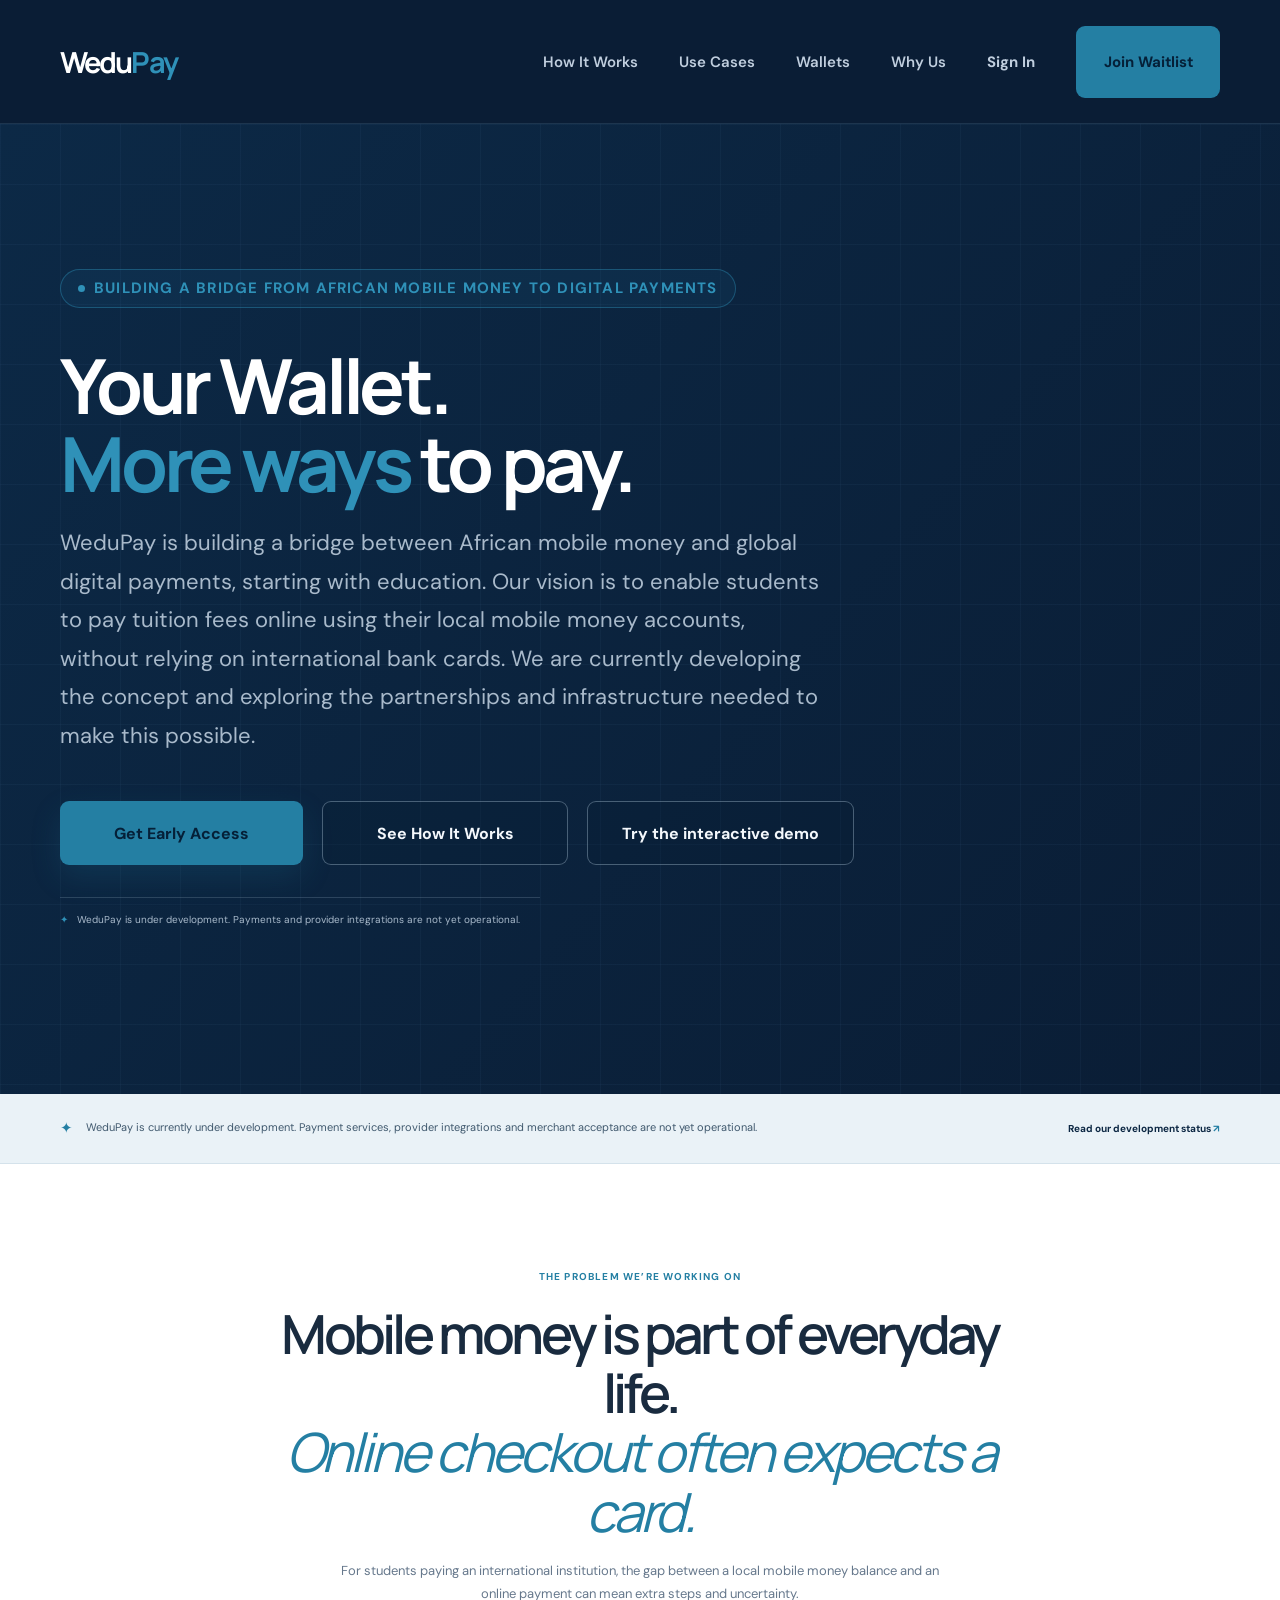
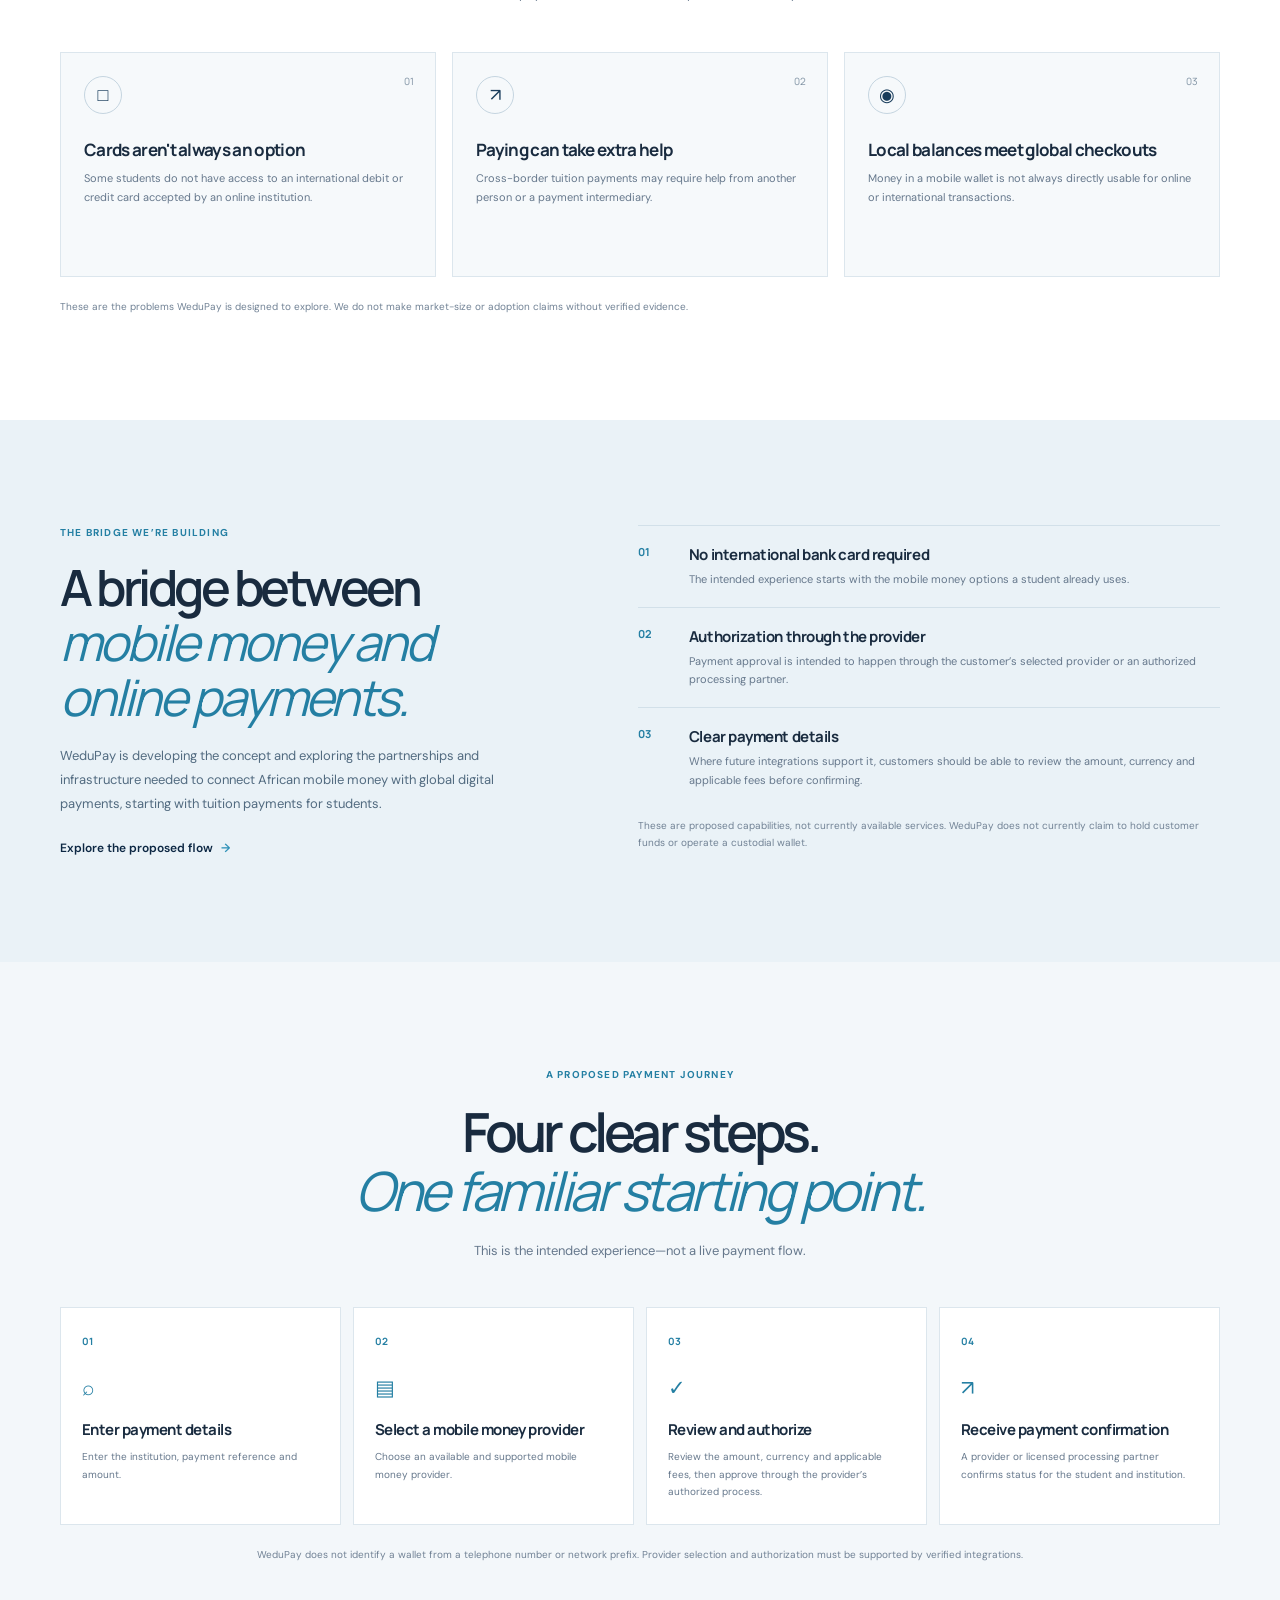
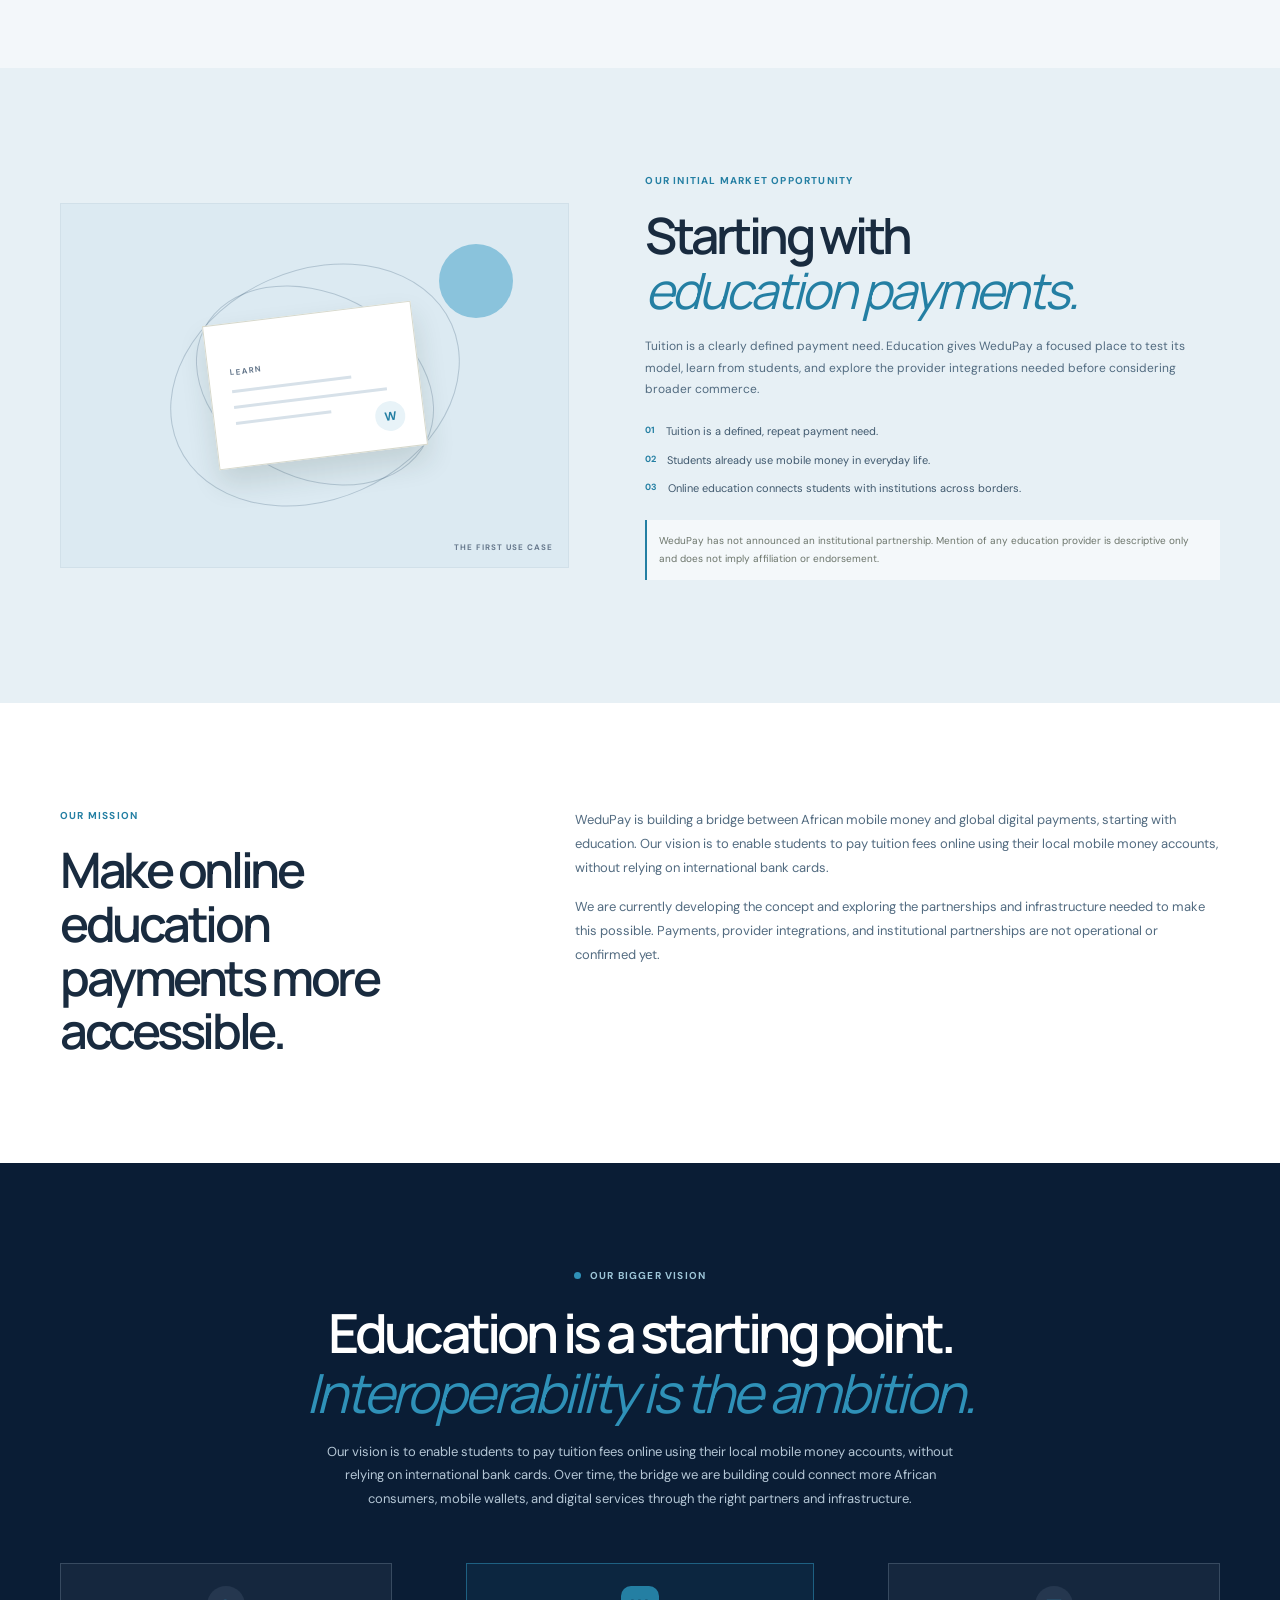
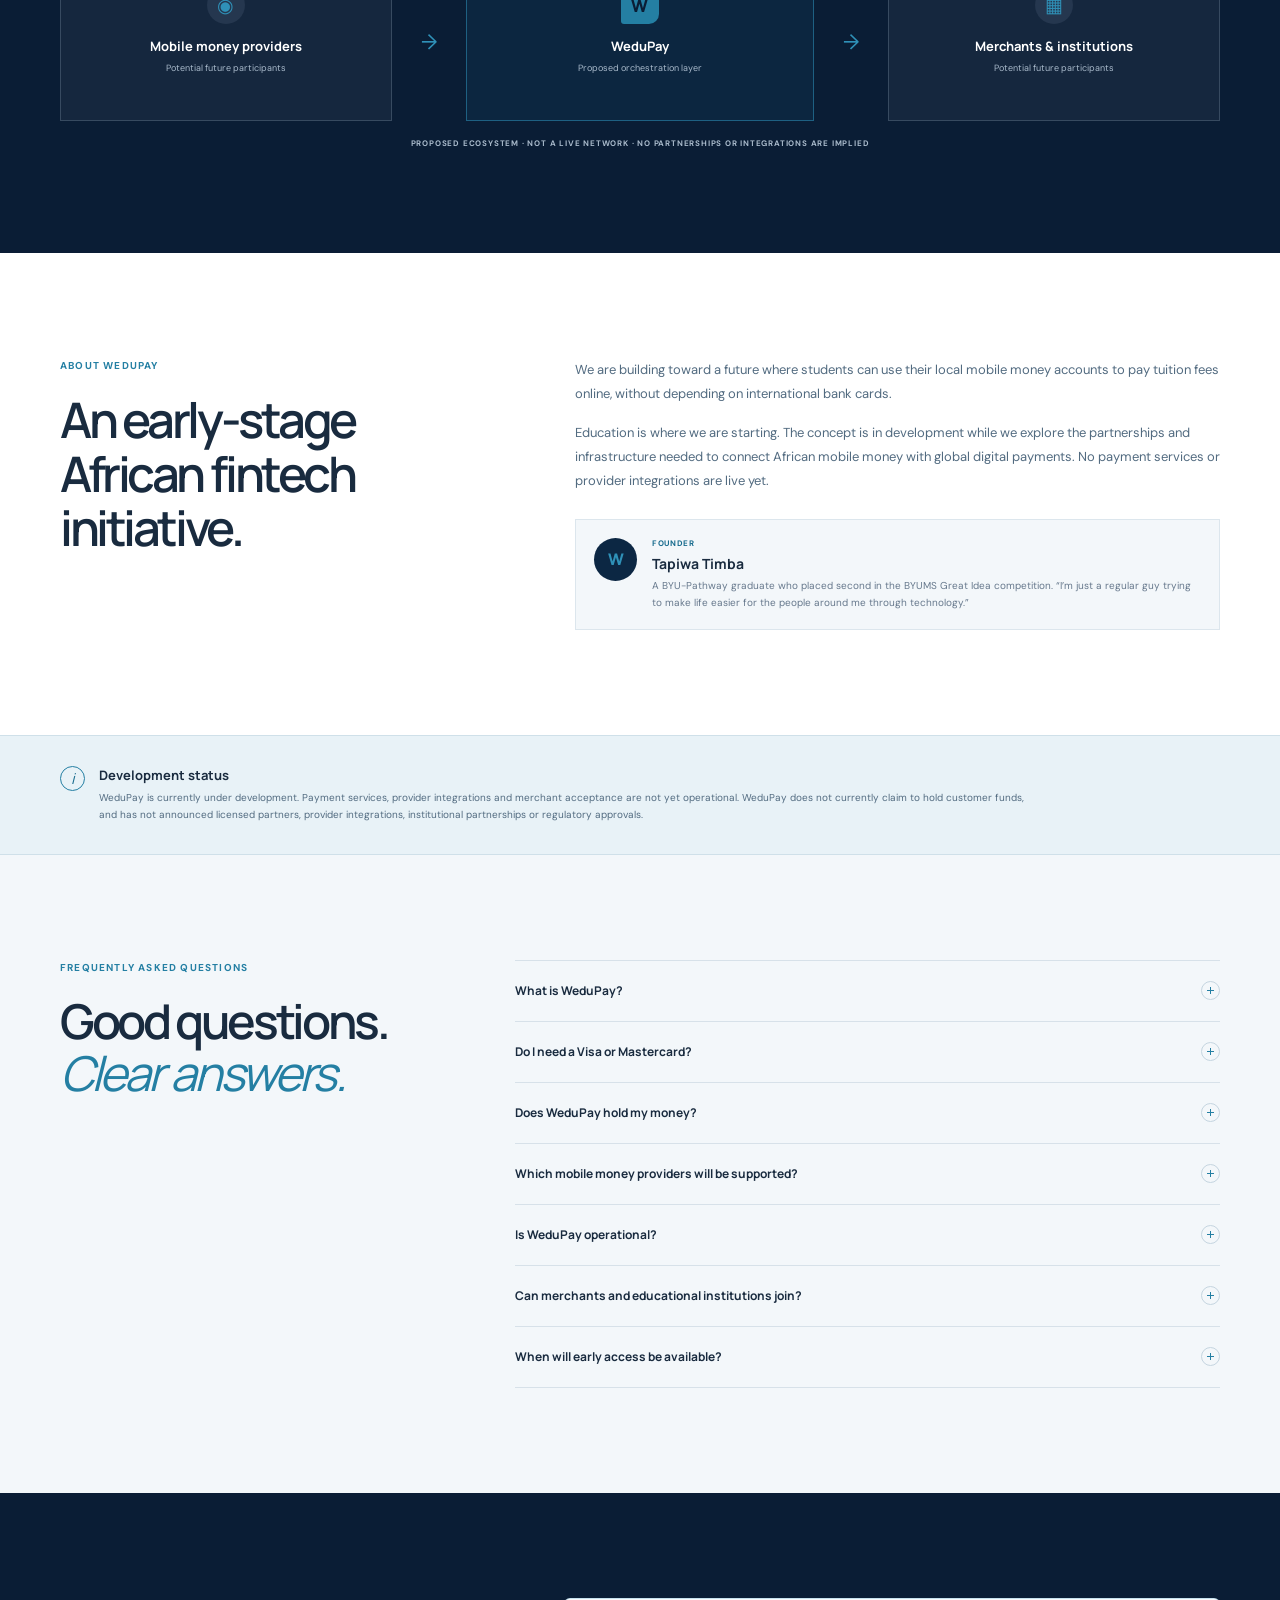
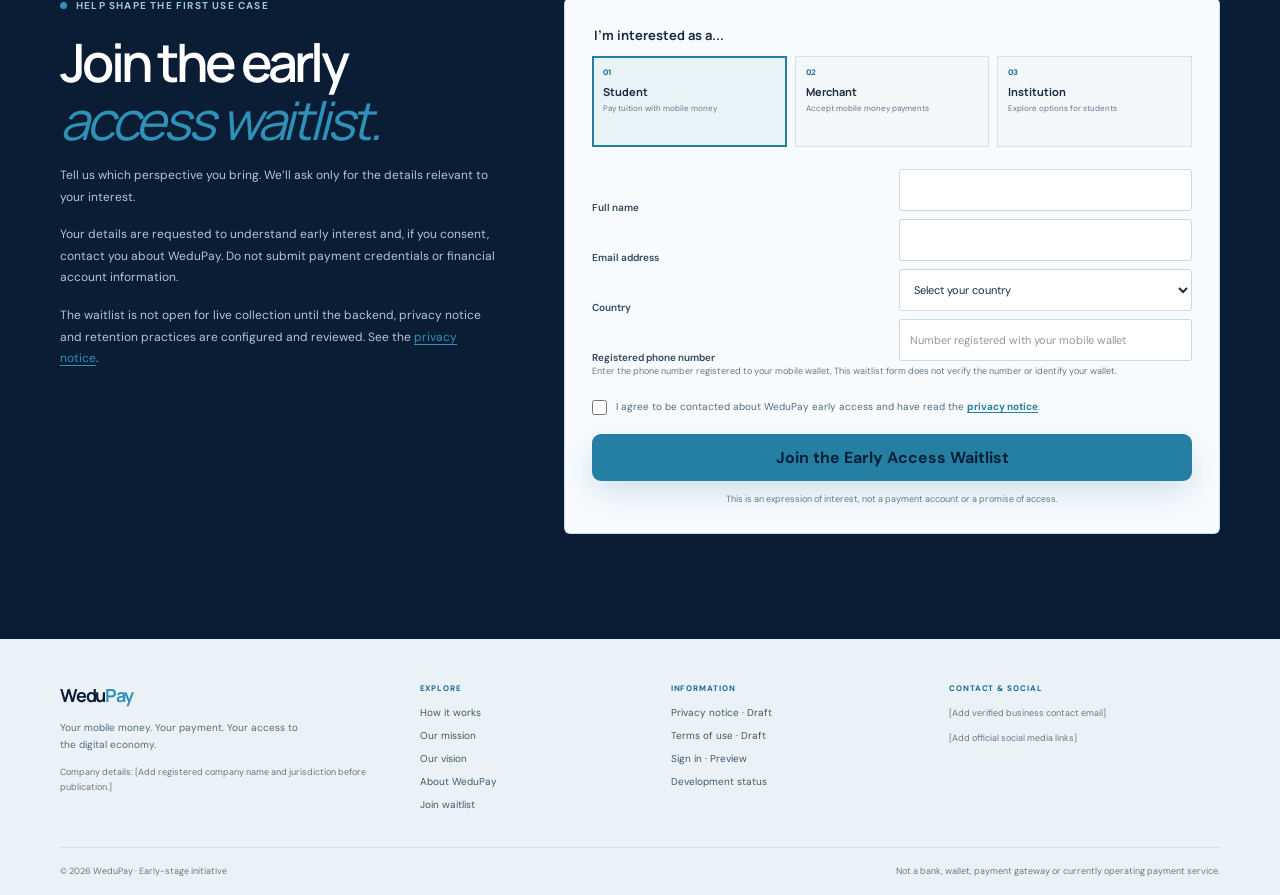
==== commit 30b41b83: "Publish WeduPay presentation demo on Pages Co-authored-by: Copilot App <223556219+Copilot@users.nore" ====
--- a/index.html
+++ b/index.html
@@ -10,12 +10,12 @@
     <meta property="og:description" content="WeduPay is building a bridge between African mobile money and global digital payments, starting with education.">
     <meta property="og:url" content="https://wedu-pay.vercel.app/">
     <title>WeduPay — Pay your tuition with mobile money</title>
-    <link rel="icon" type="image/svg+xml" href="/favicon.svg">
+    <link rel="icon" type="image/svg+xml" href="./favicon.svg">
     <link rel="preconnect" href="https://fonts.googleapis.com">
     <link rel="preconnect" href="https://fonts.gstatic.com" crossorigin>
     <link href="https://fonts.googleapis.com/css2?family=DM+Sans:wght@400;500;600;700&family=Manrope:wght@400;500;600;700;800&display=swap" rel="stylesheet">
-    <link rel="stylesheet" href="/styles.css">
-    <script src="/script.js" defer></script>
+    <link rel="stylesheet" href="./styles.css">
+    <script src="./script.js" defer></script>
   </head>
   <body>
     <a class="skip-link" href="#main">Skip to content</a>
@@ -32,7 +32,7 @@
           <a href="#focus">Use Cases</a>
           <a href="#solution">Wallets</a>
           <a href="#problem">Why Us</a>
-          <a class="sign-in-link" href="/sign-in.html">Sign In</a>
+          <a class="sign-in-link" href="./sign-in.html">Sign In</a>
           <a class="nav-cta" href="#waitlist">Join Waitlist</a>
         </nav>
       </div>
@@ -48,6 +48,7 @@
             <div class="hero-actions">
               <a class="button button-primary" href="#waitlist">Get Early Access</a>
               <a class="button button-secondary" href="#how-it-works">See How It Works</a>
+              <a class="button button-secondary" href="./dashboard.html?demo=1#pay/byu-pathway">Try the interactive demo</a>
             </div>
             <p class="hero-disclosure"><span aria-hidden="true">✦</span> WeduPay is under development. Payments and provider integrations are not yet operational.</p>
           </div>
@@ -278,7 +279,7 @@
             <h2>Join the early<br><span>access waitlist.</span></h2>
             <p>Tell us which perspective you bring. We’ll ask only for the details relevant to your interest.</p>
             <p class="waitlist-privacy">Your details are requested to understand early interest and, if you consent, contact you about WeduPay. Do not submit payment credentials or financial account information.</p>
-            <p class="waitlist-privacy">The waitlist is not open for live collection until the backend, privacy notice and retention practices are configured and reviewed. See the <a href="/privacy.html">privacy notice</a>.</p>
+            <p class="waitlist-privacy">The waitlist is not open for live collection until the backend, privacy notice and retention practices are configured and reviewed. See the <a href="./privacy.html">privacy notice</a>.</p>
           </div>
           <div class="waitlist-card">
             <form id="waitlist-form" novalidate>
@@ -292,7 +293,7 @@
               </fieldset>
               <div class="waitlist-fields" id="waitlist-fields"></div>
               <div class="form-trap" aria-hidden="true"><label for="website">Leave this field empty</label><input id="website" name="website" type="text" tabindex="-1" autocomplete="off"></div>
-              <label class="consent-label"><input id="privacy-consent" name="consent" type="checkbox" required><span>I agree to be contacted about WeduPay early access and have read the <a href="/privacy.html" target="_blank" rel="noreferrer">privacy notice</a>.</span></label>
+              <label class="consent-label"><input id="privacy-consent" name="consent" type="checkbox" required><span>I agree to be contacted about WeduPay early access and have read the <a href="./privacy.html" target="_blank" rel="noreferrer">privacy notice</a>.</span></label>
               <button class="button button-primary waitlist-submit" type="submit"><span class="button-label">Join the Early Access Waitlist</span><span class="button-spinner" aria-hidden="true"></span></button>
               <p class="form-status" id="form-status" role="status" aria-live="polite" hidden></p>
               <p class="form-footnote">This is an expression of interest, not a payment account or a promise of access.</p>
@@ -306,7 +307,7 @@
       <div class="shell footer-main">
         <div class="footer-brand"><a class="brand brand-footer" href="#home" aria-label="WeduPay home"><span class="brand-name">Wedu<span>Pay</span></span></a><p>Your mobile money. Your payment. Your access to the digital economy.</p><span class="footer-company">Company details: [Add registered company name and jurisdiction before publication.]</span></div>
         <div class="footer-links"><p>EXPLORE</p><a href="#how-it-works">How it works</a><a href="#mission">Our mission</a><a href="#vision">Our vision</a><a href="#about">About WeduPay</a><a href="#waitlist">Join waitlist</a></div>
-        <div class="footer-links"><p>INFORMATION</p><a href="/privacy.html">Privacy notice · Draft</a><a href="/terms.html">Terms of use · Draft</a><a href="/sign-in.html">Sign in · Preview</a><a href="#development-status">Development status</a></div>
+        <div class="footer-links"><p>INFORMATION</p><a href="./privacy.html">Privacy notice · Draft</a><a href="./terms.html">Terms of use · Draft</a><a href="./sign-in.html">Sign in · Preview</a><a href="#development-status">Development status</a></div>
         <div class="footer-links"><p>CONTACT &amp; SOCIAL</p><span>[Add verified business contact email]</span><span>[Add official social media links]</span></div>
       </div>
       <div class="shell footer-bottom"><span>© <span id="current-year">2026</span> WeduPay · Early-stage initiative</span><span>Not a bank, wallet, payment gateway or currently operating payment service.</span></div>
--- a/styles.css
+++ b/styles.css
@@ -9,12 +9,12 @@
   --paper: #ffffff;
   --sage: #e9f1f6;
   --line: #d7e1e9;
-  --gold: #00b89c;
-  --gold-soft: #d9f5ef;
-  --green: #00a990;
-  --serif: Georgia, "Times New Roman", serif;
-  --sans: "DM Sans", sans-serif;
-  --display: "Manrope", sans-serif;
+  --gold: #2f91b8;
+  --gold-soft: #e8f3f8;
+  --green: #247fa3;
+  --serif: "Manrope", "DM Sans", sans-serif;
+  --sans: "DM Sans", "Segoe UI", sans-serif;
+  --display: "Manrope", "DM Sans", sans-serif;
 }
 
 * { box-sizing: border-box; }
@@ -38,7 +38,7 @@
 input:focus-visible,
 select:focus-visible,
 summary:focus-visible {
-  outline: 3px solid #00b89c;
+  outline: 3px solid #2f91b8;
   outline-offset: 3px;
 }
 
@@ -101,12 +101,12 @@
   letter-spacing: -.065em;
 }
 
-.brand-name span { color: #00c3a6; }
+.brand-name span { color: #2f91b8; }
 
 .site-nav { display: flex; align-items: center; gap: clamp(18px, 3.2vw, 42px); font-size: 15px; font-weight: 600; }
 
 .site-nav > a:not(.nav-cta) { color: #d6dfd8; }
-.site-nav > a:not(.nav-cta):hover { color: #00c3a6; }
+.site-nav > a:not(.nav-cta):hover { color: #2f91b8; }
 
 .nav-cta {
   display: inline-flex;
@@ -116,14 +116,14 @@
   justify-content: center;
   padding: 0 21px;
   border-radius: 9px;
-  background: #00b99e;
+  background: #247fa3;
   color: #052038;
   font-weight: 700;
 }
 
-.nav-cta:hover { background: #20d0b3; }
+.nav-cta:hover { background: #429cc0; }
 .sign-in-link { color: #d6e4ee; font-weight: 700; }
-.sign-in-link:hover { color: #00c3a6; }
+.sign-in-link:hover { color: #2f91b8; }
 .menu-toggle { display: none; }
 
 .hero {
@@ -174,15 +174,15 @@
   min-height: 39px;
   margin-bottom: 39px;
   padding: 0 17px;
-  border: 1px solid rgba(0, 195, 166, .4);
+  border: 1px solid rgba(47, 145, 184, .4);
   border-radius: 999px;
-  background: rgba(0, 184, 156, .08);
-  color: #00c3a6;
+  background: rgba(47, 145, 184, .08);
+  color: #2f91b8;
   font-size: 15px;
   letter-spacing: .08em;
 }
 
-.hero-badge .eyebrow-dot { background: #00c3a6; }
+.hero-badge .eyebrow-dot { background: #2f91b8; }
 .hero-visual { display: none; }
 
 h1, h2, h3, p { margin-top: 0; }
@@ -198,7 +198,7 @@
 }
 
 .hero h1 span {
-  color: #00c3a6;
+  color: #2f91b8;
   font-family: inherit;
   font-weight: 700;
   font-style: normal;
@@ -211,7 +211,7 @@
 .about-grid h2 span,
 .faq-intro h2 span,
 .waitlist-intro h2 span {
-  color: #00a990;
+  color: #247fa3;
   font-family: var(--serif);
   font-weight: 400;
   font-style: italic;
@@ -243,12 +243,12 @@
 }
 
 .button:hover { transform: translateY(-1px); }
-.button-primary { min-width: 243px; background: #00b99e; color: #052038; box-shadow: 0 12px 30px rgba(0, 185, 158, .18); }
-.button-primary:hover { background: #20d0b3; }
+.button-primary { min-width: 243px; background: #247fa3; color: #052038; box-shadow: 0 12px 30px rgba(36, 127, 163, .18); }
+.button-primary:hover { background: #429cc0; }
 .button-secondary { min-width: 246px; border: 1px solid rgba(176, 199, 219, .38); background: rgba(10, 29, 53, .28); color: #f4f8fc; }
 .button-secondary:hover { background: rgba(176, 199, 219, .1); }
 .text-link { display: inline-flex; align-items: center; gap: 8px; color: white; font-size: 12px; font-weight: 600; }
-.text-link span { color: #00c3a6; }
+.text-link span { color: #2f91b8; }
 .dark-link { color: var(--forest); }
 
 .hero-disclosure {
@@ -263,7 +263,7 @@
   line-height: 1.65;
 }
 
-.hero-disclosure span { color: #00c3a6; }
+.hero-disclosure span { color: #2f91b8; }
 
 .hero-visual {
   position: relative;
@@ -357,19 +357,19 @@
 .focus-reasons { display: grid; gap: 11px; margin: 22px 0; padding: 0; list-style: none; }
 .focus-reasons li { display: flex; gap: 11px; color: #435248; font-size: 11px; line-height: 1.6; }
 .focus-reasons span { color: #9c7c40; font-size: 9px; font-weight: 700; }
-.affiliation-note { padding: 12px; border-left: 2px solid #00a990; background: rgba(255,255,255,.55); color: #6c756b !important; font-size: 10px !important; }
+.affiliation-note { padding: 12px; border-left: 2px solid #247fa3; background: rgba(255,255,255,.55); color: #6c756b !important; font-size: 10px !important; }
 
 .vision-section { background: var(--forest-dark); color: white; }
 .eyebrow-light { color: #d8c28c; }
 .eyebrow-light .eyebrow-dot { background: #d0ae62; }
 .vision-section .section-intro h2 { color: white; }
-.vision-section .section-intro h2 span { color: #00c3a6; }
+.vision-section .section-intro h2 span { color: #2f91b8; }
 .vision-section .section-intro > p:last-child { color: #c1d0c4; }
 .ecosystem { display: grid; grid-template-columns: 1fr 54px 1.05fr 54px 1fr; align-items: center; gap: 10px; margin: 53px 0 0; }
 .ecosystem-node { min-height: 158px; padding: 22px 16px; border: 1px solid rgba(223, 229, 211, .22); background: rgba(255,255,255,.045); text-align: center; }
 .ecosystem-hub { border-color: rgba(208,174,98,.62); background: rgba(208,174,98,.09); }
-.ecosystem-icon, .hub-mark { display: grid; width: 38px; height: 38px; place-items: center; margin: 0 auto 13px; border-radius: 50%; background: rgba(228,237,221,.1); color: #00c3a6; font-size: 19px; }
-.hub-mark { border-radius: 10px 10px 10px 3px; background: #00b99e; color: #0a1d35; font-family: var(--display); font-size: 17px; font-weight: 800; }
+.ecosystem-icon, .hub-mark { display: grid; width: 38px; height: 38px; place-items: center; margin: 0 auto 13px; border-radius: 50%; background: rgba(176,199,219,.1); color: #2f91b8; font-size: 19px; }
+.hub-mark { border-radius: 10px 10px 10px 3px; background: #247fa3; color: #0a1d35; font-family: var(--display); font-size: 17px; font-weight: 800; }
 .ecosystem-node h3 { margin: 0 0 6px; font-family: var(--display); font-size: 13px; }
 .ecosystem-node p { margin: 0; color: #afc0b3; font-size: 9px; line-height: 1.6; }
 .ecosystem-arrow { color: #d4b96c; font-size: 21px; text-align: center; }
@@ -407,7 +407,7 @@
 .waitlist-section { background: var(--forest-dark); color: white; }
 .waitlist-grid { display: grid; grid-template-columns: .8fr 1.2fr; align-items: start; gap: 67px; }
 .waitlist-intro h2 { color: white; font-size: clamp(40px, 4.4vw, 53px); }
-.waitlist-intro h2 span { color: #00c3a6; }
+.waitlist-intro h2 span { color: #2f91b8; }
 .waitlist-intro > p:not(.eyebrow) { margin: 16px 0 0; color: #c3d0c6; font-size: 12px; line-height: 1.8; }
 .waitlist-privacy a { color: #e4c77c; text-decoration: underline; text-underline-offset: 3px; }
 .waitlist-card { padding: 27px; border: 1px solid rgba(210, 190, 143, .25); border-radius: 6px; background: #fffefa; color: var(--ink); }
@@ -418,7 +418,7 @@
 .audience-option input { position: absolute; opacity: 0; }
 .audience-option > span { display: flex; min-height: 91px; flex-direction: column; align-items: flex-start; padding: 10px; border: 1px solid #e0e4da; background: #fafaf6; transition: border-color 140ms ease, background 140ms ease; }
 .audience-option input:checked + span { border-color: var(--forest-soft); background: #eef2e9; box-shadow: inset 0 0 0 1px var(--forest-soft); }
-.audience-option input:focus-visible + span { outline: 3px solid #00b89c; outline-offset: 2px; }
+.audience-option input:focus-visible + span { outline: 3px solid #2f91b8; outline-offset: 2px; }
 .audience-option b { color: #9b7d43; font-size: 8px; }
 .audience-option strong { margin-top: 7px; color: #263a2e; font-family: var(--display); font-size: 11px; }
 .audience-option small { margin-top: 4px; color: #737e74; font-size: 8px; line-height: 1.4; }
@@ -438,7 +438,7 @@
   font-size: 11px;
 }
 .waitlist-fields input::placeholder { color: #929a91; }
-.waitlist-fields input:focus, .waitlist-fields select:focus { border-color: var(--green); outline: 2px solid rgba(39, 116, 83, .14); }
+.waitlist-fields input:focus, .waitlist-fields select:focus { border-color: var(--green); outline: 2px solid rgba(36, 127, 163, .14); }
 .optional-label { color: #7b847b; font-size: 9px; font-weight: 400; }
 .form-trap { position: absolute; width: 1px; height: 1px; overflow: hidden; clip: rect(0,0,0,0); white-space: nowrap; }
 .consent-label { display: flex; align-items: flex-start; gap: 9px; margin: 18px 0; color: #616d62; font-size: 10px; line-height: 1.65; }
@@ -474,7 +474,7 @@
 .legal-main { max-width: 840px; padding-top: 70px; padding-bottom: 85px; }
 .legal-main h1 { margin: 0 0 12px; color: var(--forest-dark); font-family: var(--display); font-size: clamp(36px, 5vw, 52px); letter-spacing: -.07em; }
 .legal-updated { margin: 0 0 32px; color: #778177; font-size: 10px; }
-.legal-notice { margin-bottom: 30px; padding: 15px; border-left: 3px solid var(--gold); background: #f0ecdf; color: #596157; font-size: 11px; line-height: 1.75; }
+.legal-notice { margin-bottom: 30px; padding: 15px; border-left: 3px solid var(--gold); background: #eaf2f7; color: #40596e; font-size: 11px; line-height: 1.75; }
 .legal-main h2 { margin: 31px 0 10px; color: #21382b; font-family: var(--display); font-size: 18px; letter-spacing: -.04em; }
 .legal-main h3 { margin: 20px 0 8px; font-family: var(--display); font-size: 14px; }
 .legal-main p, .legal-main li { color: #59665c; font-size: 12px; line-height: 1.85; }
@@ -553,13 +553,13 @@
 @media (max-width: 620px) {
   .nav-shell { min-height: 76px; }
   .brand-name { font-size: 26px; }
-  .menu-toggle { display: flex; width: 40px; height: 40px; flex-direction: column; align-items: center; justify-content: center; gap: 6px; border: 1px solid rgba(231, 236, 225, .3); border-radius: 4px; background: transparent; cursor: pointer; }
+  .menu-toggle { display: flex; width: 40px; height: 40px; flex-direction: column; align-items: center; justify-content: center; gap: 6px; border: 1px solid rgba(176, 199, 219, .3); border-radius: 4px; background: transparent; cursor: pointer; }
   .menu-toggle span { width: 16px; height: 1px; background: #f4f3e9; transition: transform 150ms ease; }
   .menu-toggle[aria-expanded="true"] span:first-child { transform: translateY(3.5px) rotate(45deg); }
   .menu-toggle[aria-expanded="true"] span:last-child { transform: translateY(-3.5px) rotate(-45deg); }
-  .site-nav { position: absolute; top: 75px; right: 0; left: 0; display: none; align-items: stretch; gap: 0; padding: 4px 20px 19px; border-bottom: 1px solid rgba(231, 236, 225, .2); background: var(--forest-dark); }
+  .site-nav { position: absolute; top: 75px; right: 0; left: 0; display: none; align-items: stretch; gap: 0; padding: 4px 20px 19px; border-bottom: 1px solid rgba(176, 199, 219, .2); background: var(--forest-dark); }
   .site-nav.is-open { display: flex; flex-direction: column; }
-  .site-nav > a:not(.nav-cta) { max-width: none; padding: 14px 2px; border-bottom: 1px solid rgba(231, 236, 225, .14); }
+  .site-nav > a:not(.nav-cta) { max-width: none; padding: 14px 2px; border-bottom: 1px solid rgba(176, 199, 219, .14); }
   .site-nav .nav-cta { justify-content: center; margin-top: 12px; }
   .hero { min-height: calc(100svh - 76px); padding-top: 95px; }
 }
@@ -569,18 +569,18 @@
 }
 
 .site-header { border-color: rgba(116, 159, 192, .18); }
-.brand-mark { border-color: rgba(0, 195, 166, .42); color: #00c3a6; }
+.brand-mark { border-color: rgba(47, 145, 184, .42); color: #2f91b8; }
 .site-nav > a:not(.nav-cta) { color: #c0cede; }
-.site-nav > a:not(.nav-cta):hover { color: #00c3a6; }
-.nav-cta { background: #00b99e; color: #052038; }
-.nav-cta:hover { background: #20d0b3; }
+.site-nav > a:not(.nav-cta):hover { color: #2f91b8; }
+.nav-cta { background: #247fa3; color: #052038; }
+.nav-cta:hover { background: #429cc0; }
 .hero-disclosure { border-color: rgba(176, 199, 219, .2); color: #a9bacb; }
 .hero-visual { border-color: rgba(116, 159, 192, .25); background: #f1f7fa; }
 .visual-caption { color: #526b80; }
-.visual-caption .status-dot { background: #00b89c; }
+.visual-caption .status-dot { background: #2f91b8; }
 .visual-footnote { color: #66788c; }
 .trust-bar { border-color: #d4e2eb; background: #eaf2f7; }
-.trust-mark, .trust-bar a span { color: #00a990; }
+.trust-mark, .trust-bar a span { color: #247fa3; }
 .trust-bar p { color: #40596e; }
 .problem-card { border-color: #dce6ed; background: #f6f9fb; }
 .card-index { color: #7e91a2; }
@@ -589,33 +589,33 @@
 .solution-section { background: #eaf2f7; }
 .solution-copy > p:not(.eyebrow), .focus-copy > p:not(.eyebrow), .about-copy > p { color: #526b80; }
 .solution-points article { border-color: #d2e0e9; }
-.solution-points article > span, .step-number, .focus-reasons span { color: #009f89; }
+.solution-points article > span, .step-number, .focus-reasons span { color: #247fa3; }
 .process-section, .faq-section { background: #f3f7fa; }
 .step-card { border-color: #dce6ed; }
 .focus-section { background: #e7f0f5; }
 .focus-art { border-color: #d1e0e9; background: #dceaf2; }
-.focus-sun { background: #8adccb; }
+.focus-sun { background: #8ac3dc; }
 .focus-orbit { border-color: rgba(24, 60, 91, .22); }
 .focus-book span, .art-caption { color: #66788c; }
 .focus-book i { background: #d7e1e9; }
-.focus-book b { background: #d9f5ef; }
+.focus-book b { background: #e8f3f8; }
 .focus-reasons li { color: #40596e; }
-.eyebrow-light { color: #9adfd2; }
-.eyebrow-light .eyebrow-dot { background: #00b89c; }
+.eyebrow-light { color: #9ec6d8; }
+.eyebrow-light .eyebrow-dot { background: #2f91b8; }
 .vision-section { background: #0a1d35; }
-.vision-section .section-intro h2 span { color: #00c3a6; }
+.vision-section .section-intro h2 span { color: #2f91b8; }
 .vision-section .section-intro > p:last-child { color: #b4c6d5; }
 .ecosystem-node { border-color: rgba(176, 199, 219, .22); }
-.ecosystem-hub { border-color: rgba(0, 195, 166, .55); background: rgba(0, 195, 166, .08); }
+.ecosystem-hub { border-color: rgba(47, 145, 184, .55); background: rgba(47, 145, 184, .08); }
 .ecosystem-node p, .diagram-caption { color: #a9bacb; }
-.ecosystem-arrow { color: #00c3a6; }
+.ecosystem-arrow { color: #2f91b8; }
 .about-copy > p { color: #526b80; }
 .founder-card { border-color: #dce6ed; background: #f3f7fa; }
-.founder-avatar { color: #00c3a6; }
-.founder-label { color: #008f7a; }
+.founder-avatar { color: #2f91b8; }
+.founder-label { color: #176b8d; }
 .founder-card p:last-child { color: #66788c; }
 .status-section { border-color: #cfe0e9; background: #e8f2f7; }
-.status-icon { border-color: #00a990; color: #008f7a; }
+.status-icon { border-color: #247fa3; color: #176b8d; }
 .status-content p { color: #526b80; }
 .faq-list details, .faq-list details:last-child { border-color: #d7e1e9; }
 .faq-list summary { color: #192b3f; }
@@ -623,37 +623,37 @@
 .faq-list details > p { color: #526b80; }
 .waitlist-section { background: #0a1d35; }
 .waitlist-intro > p:not(.eyebrow) { color: #b4c6d5; }
-.waitlist-privacy a { color: #00c3a6; }
-.waitlist-card { border-color: rgba(0, 195, 166, .25); background: #f8fbfd; }
+.waitlist-privacy a { color: #2f91b8; }
+.waitlist-card { border-color: rgba(47, 145, 184, .25); background: #f8fbfd; }
 .audience-select legend { color: #192b3f; }
 .audience-option > span { border-color: #d7e1e9; background: #f3f7fa; }
-.audience-option input:checked + span { border-color: #00a990; background: #e3f5f1; box-shadow: inset 0 0 0 1px #00a990; }
-.audience-option b { color: #008f7a; }
+.audience-option input:checked + span { border-color: #247fa3; background: #e8f3f8; box-shadow: inset 0 0 0 1px #247fa3; }
+.audience-option b { color: #176b8d; }
 .audience-option strong { color: #192b3f; }
 .audience-option small, .waitlist-fields .field-help { color: #66788c; }
 .waitlist-fields label { color: #30475c; }
 .waitlist-fields input, .waitlist-fields select { border-color: #cbd9e3; color: #192b3f; }
-.waitlist-fields input:focus, .waitlist-fields select:focus { outline-color: rgba(0, 169, 144, .2); }
+.waitlist-fields input:focus, .waitlist-fields select:focus { outline-color: rgba(36, 127, 163, .2); }
 .consent-label { color: #526b80; }
 .button-spinner { border-color: rgba(12, 39, 67, .22); border-top-color: var(--forest); }
 .form-status { border-color: #d0a59e; background: #fbf0ee; color: #743b37; }
-.form-status[data-type="success"] { border-color: #8bd1c1; background: #e8f7f3; color: #12695a; }
+.form-status[data-type="success"] { border-color: #8bd1c1; background: #e8f3f8; color: #12695a; }
 .form-footnote { color: #66788c; }
 .site-footer { background: #eaf2f7; }
 .brand-footer .brand-name { color: #0a1d35; }
 .footer-brand > p { color: #526b80; }
 .footer-company, .footer-links > span { color: #66788c; }
-.footer-links > p { color: #008f7a; }
+.footer-links > p { color: #176b8d; }
 .footer-links > a { color: #40596e; }
-.footer-links > a:hover { color: #008f7a; }
+.footer-links > a:hover { color: #176b8d; }
 .footer-bottom { border-color: #d4e2eb; color: #66788c; }
 .legal-page { background: #f3f7fa; }
 .legal-main h1, .legal-main h2 { color: #0a1d35; }
 .legal-main p, .legal-main li { color: #526b80; }
-.legal-main a, .legal-page .eyebrow { color: #008f7a; }
-.legal-notice { border-color: #00a990; background: #e8f2f7; color: #40596e; }
+.legal-main a, .legal-page .eyebrow { color: #176b8d; }
+.legal-notice { border-color: #247fa3; background: #e8f2f7; color: #40596e; }
 .legal-page .site-header .brand-name { color: white; }
-.legal-page .site-header .brand-name span, .sign-in-page .brand-name span { color: #00c3a6; }
+.legal-page .site-header .brand-name span, .sign-in-page .brand-name span { color: #2f91b8; }
 .menu-toggle { border-color: rgba(176, 199, 219, .4); }
 .menu-toggle span { background: #f4f8fc; }
 
@@ -661,18 +661,18 @@
 .sign-in-page .site-header { width: 100%; }
 .sign-in-nav { gap: 30px; }
 .sign-in-main { display: grid; flex: 1; place-items: center; padding: 64px 20px; background-image: linear-gradient(rgba(67,109,145,.08) 1px, transparent 1px), linear-gradient(90deg, rgba(67,109,145,.08) 1px, transparent 1px), linear-gradient(130deg, #0c2946 0%, #0a1d35 100%); background-size: 60px 60px, 60px 60px, auto; }
-.sign-in-card { width: min(100%, 470px); padding: 42px; border: 1px solid rgba(0,195,166,.26); border-radius: 12px; background: #f8fbfd; color: #192b3f; box-shadow: 0 24px 70px rgba(0,0,0,.2); }
+.sign-in-card { width: min(100%, 470px); padding: 42px; border: 1px solid rgba(47,145,184,.26); border-radius: 12px; background: #f8fbfd; color: #192b3f; box-shadow: 0 24px 70px rgba(0,0,0,.2); }
 .sign-in-card .hero-badge { margin-bottom: 24px; font-size: 10px; }
 .sign-in-card h1 { margin: 0 0 10px; color: #0a1d35; font-family: var(--serif); font-size: 42px; letter-spacing: -.05em; }
 .sign-in-intro { margin: 0 0 23px; color: #526b80; font-size: 14px; line-height: 1.65; }
-.sign-in-notice { margin-bottom: 23px; padding: 13px 15px; border-left: 3px solid #00a990; background: #e5f5f1; color: #40596e; font-size: 12px; line-height: 1.6; }
+.sign-in-notice { margin-bottom: 23px; padding: 13px 15px; border-left: 3px solid #247fa3; background: #e8f3f8; color: #40596e; font-size: 12px; line-height: 1.6; }
 .sign-in-card form { display: grid; gap: 11px; }
 .sign-in-card label { color: #30475c; font-size: 12px; font-weight: 700; }
 .sign-in-card input { width: 100%; min-height: 50px; padding: 0 13px; border: 1px solid #cbd9e3; border-radius: 5px; background: white; color: #192b3f; font-size: 14px; }
-.sign-in-card input:focus { border-color: #00a990; outline: 2px solid rgba(0,169,144,.18); }
+.sign-in-card input:focus { border-color: #247fa3; outline: 2px solid rgba(36,127,163,.18); }
 .sign-in-card .button { width: 100%; margin-top: 7px; cursor: pointer; }
 .sign-in-footnote { margin: 22px 0 0; color: #526b80; font-size: 12px; text-align: center; }
-.sign-in-footnote a { color: #008f7a; font-weight: 700; text-decoration: underline; text-underline-offset: 3px; }
+.sign-in-footnote a { color: #176b8d; font-weight: 700; text-decoration: underline; text-underline-offset: 3px; }
 .sign-in-disclosure { margin: 18px 0 0; color: #718295; font-size: 10px; line-height: 1.6; text-align: center; }
 .sign-in-page .site-footer { width: 100%; }
 .sign-in-page .footer-bottom { min-height: 52px; }
@@ -687,15 +687,15 @@
   padding: 15px 16px;
   border: 1px solid #d5e8e4;
   border-radius: 6px;
-  background: #f0f8f6;
+  background: #eef6fa;
   text-align: center;
 }
 .sign-in-preview-route p { margin: 0 0 7px; color: #526b80; font-size: 11px; }
-.dashboard-preview-link { color: #007f70; font-size: 13px; font-weight: 700; }
+.dashboard-preview-link { color: #176b8d; font-size: 13px; font-weight: 700; }
 .dashboard-preview-link span { padding-left: 4px; }
 .sign-in-preview-route small { display: block; margin-top: 5px; color: #718295; font-size: 10px; line-height: 1.5; }
 .demo-phone-help { margin-top: -3px; color: #66788c; font-size: 10px; line-height: 1.5; }
-.demo-phone-help strong { color: #007f70; letter-spacing: .02em; }
+.demo-phone-help strong { color: #176b8d; letter-spacing: .02em; }
 
 .dashboard-page { min-height: 100vh; background: #f3f7fa; color: var(--ink); }
 .dashboard-layout { min-height: 100vh; }
@@ -712,44 +712,44 @@
 }
 .dashboard-brand { display: flex; flex-direction: column; padding: 0 14px 26px; }
 .dashboard-brand .brand-name { color: white; font-family: var(--display); font-size: 26px; font-weight: 800; letter-spacing: -.06em; }
-.dashboard-brand .brand-name span { color: #00c3a6; }
+.dashboard-brand .brand-name span { color: #2f91b8; }
 .dashboard-brand small { margin-top: 5px; color: #8ca3b8; font-size: 8px; font-weight: 700; letter-spacing: .16em; }
 .dashboard-nav { display: grid; gap: 5px; }
 .dashboard-nav a { display: flex; min-height: 43px; align-items: center; gap: 12px; padding: 0 13px; border-radius: 5px; color: #b7c8d8; font-size: 11px; font-weight: 600; transition: background .18s ease, color .18s ease; }
 .dashboard-nav a > span { display: grid; width: 19px; place-items: center; color: #8ca3b8; font-size: 17px; }
 .dashboard-nav a:hover, .dashboard-nav a.is-active { background: #163958; color: white; }
-.dashboard-nav a.is-active > span { color: #00c3a6; }
+.dashboard-nav a.is-active > span { color: #2f91b8; }
 .dashboard-sidebar-bottom { margin-top: auto; padding: 18px 13px 0; border-top: 1px solid rgba(183,200,216,.14); }
 .dashboard-sidebar-bottom p { margin: 0 0 12px; color: #8ca3b8; font-size: 9px; line-height: 1.6; }
-.dashboard-sidebar-bottom a { color: #00c3a6; font-size: 10px; font-weight: 700; }
+.dashboard-sidebar-bottom a { color: #2f91b8; font-size: 10px; font-weight: 700; }
 .dashboard-main-column { min-height: 100vh; margin-left: 258px; }
 .dashboard-topbar { position: sticky; z-index: 5; top: 0; display: flex; height: 68px; align-items: center; justify-content: space-between; padding: 0 42px; border-bottom: 1px solid #e0e8ee; background: rgba(255,255,255,.94); backdrop-filter: blur(12px); }
 .dashboard-topbar-label { margin: 0; color: #526b80; font-size: 11px; font-weight: 700; }
-.dashboard-topbar-label span { margin-left: 8px; padding: 4px 7px; border-radius: 4px; background: #e2f5f0; color: #008f7a; font-size: 8px; text-transform: uppercase; letter-spacing: .08em; }
+.dashboard-topbar-label span { margin-left: 8px; padding: 4px 7px; border-radius: 4px; background: #e8f3f8; color: #176b8d; font-size: 8px; text-transform: uppercase; letter-spacing: .08em; }
 .dashboard-topbar-links { display: flex; gap: 22px; color: #526b80; font-size: 10px; font-weight: 600; }
-.dashboard-topbar-links a:hover { color: #008f7a; }
+.dashboard-topbar-links a:hover { color: #176b8d; }
 .dashboard-menu-toggle { display: none; }
 .dashboard-content { width: min(1120px, 100%); margin: 0 auto; padding: 26px 42px 58px; }
-.dashboard-preview-banner { display: flex; align-items: flex-start; gap: 11px; margin-bottom: 31px; padding: 13px 16px; border: 1px solid #bde8df; border-radius: 5px; background: #eaf8f5; color: #395c5a; }
-.dashboard-preview-banner > span, .dashboard-callout > span { display: grid; width: 18px; height: 18px; flex: 0 0 18px; place-items: center; border-radius: 50%; background: #00a990; color: white; font-size: 11px; font-weight: 700; }
+.dashboard-preview-banner { display: flex; align-items: flex-start; gap: 11px; margin-bottom: 31px; padding: 13px 16px; border: 1px solid #bde8df; border-radius: 5px; background: #e8f3f8; color: #395c5a; }
+.dashboard-preview-banner > span, .dashboard-callout > span { display: grid; width: 18px; height: 18px; flex: 0 0 18px; place-items: center; border-radius: 50%; background: #247fa3; color: white; font-size: 11px; font-weight: 700; }
 .dashboard-preview-banner p { margin: 0; font-size: 10px; line-height: 1.65; }
 .dashboard-preview-banner strong { color: #087c6c; }
 .dashboard-page-heading { margin: 0 0 25px; }
-.dashboard-eyebrow { margin: 0 0 8px; color: #008f7a; font-size: 9px; font-weight: 800; letter-spacing: .14em; text-transform: uppercase; }
+.dashboard-eyebrow { margin: 0 0 8px; color: #176b8d; font-size: 9px; font-weight: 800; letter-spacing: .14em; text-transform: uppercase; }
 .dashboard-page-heading h1 { margin: 0; color: #0a1d35; font-family: var(--display); font-size: clamp(26px, 3vw, 35px); letter-spacing: -.05em; }
 .dashboard-page-description { max-width: 610px; margin: 9px 0 0; color: #6b7f91; font-size: 12px; line-height: 1.7; }
-.dashboard-welcome-panel { position: relative; display: grid; min-height: 263px; grid-template-columns: 1.1fr .9fr; overflow: hidden; align-items: center; padding: 30px 36px; border-radius: 9px; background: linear-gradient(115deg, #0a1d35 0%, #123956 69%, #17615e 100%); color: white; }
-.dashboard-welcome-panel .dashboard-eyebrow { color: #66d8c6; }
+.dashboard-welcome-panel { position: relative; display: grid; min-height: 263px; grid-template-columns: 1.1fr .9fr; overflow: hidden; align-items: center; padding: 30px 36px; border-radius: 9px; background: linear-gradient(115deg, #0a1d35 0%, #123956 69%, #1a4f6b 100%); color: white; }
+.dashboard-welcome-panel .dashboard-eyebrow { color: #82c4de; }
 .dashboard-welcome-panel h2 { margin: 0; font-family: var(--display); font-size: clamp(28px, 3vw, 39px); line-height: 1.13; letter-spacing: -.055em; }
-.dashboard-welcome-panel h2 span { color: #38d3b9; }
+.dashboard-welcome-panel h2 span { color: #71b9d8; }
 .dashboard-welcome-panel > div:first-child > p:not(.dashboard-eyebrow) { max-width: 380px; margin: 11px 0 17px; color: #c5d6e2; font-size: 11px; line-height: 1.7; }
-.dashboard-primary-link { display: inline-flex; min-height: 42px; align-items: center; justify-content: center; gap: 14px; padding: 0 16px; border: 0; border-radius: 5px; background: #00a990; color: #fff; cursor: pointer; font-size: 10px; font-weight: 800; }
-.dashboard-primary-link:hover { background: #008f7a; }
+.dashboard-primary-link { display: inline-flex; min-height: 42px; align-items: center; justify-content: center; gap: 14px; padding: 0 16px; border: 0; border-radius: 5px; background: #247fa3; color: #fff; cursor: pointer; font-size: 10px; font-weight: 800; }
+.dashboard-primary-link:hover { background: #176b8d; }
 .welcome-visual { position: relative; min-height: 205px; }
 .welcome-orbit { position: absolute; top: 50%; left: 52%; width: 190px; height: 125px; transform: translate(-50%,-50%) rotate(-24deg); border: 1px solid rgba(113,225,207,.38); border-radius: 50%; }
 .orbit-b { width: 236px; height: 153px; transform: translate(-50%,-50%) rotate(26deg); border-color: rgba(174,217,233,.24); }
 .welcome-phone { position: absolute; top: 50%; left: 52%; display: flex; width: 88px; height: 148px; transform: translate(-50%,-50%) rotate(8deg); flex-direction: column; align-items: center; padding: 12px 9px; border: 2px solid rgba(255,255,255,.7); border-radius: 16px; background: linear-gradient(160deg,#f8fbfd,#d8eeea); box-shadow: 0 16px 35px rgba(0,0,0,.24); }
-.welcome-phone span { display: grid; width: 30px; height: 30px; margin: 19px 0 13px; place-items: center; border-radius: 10px; background: #0a1d35; color: #00c3a6; font-family: var(--display); font-size: 16px; font-weight: 800; }
+.welcome-phone span { display: grid; width: 30px; height: 30px; margin: 19px 0 13px; place-items: center; border-radius: 10px; background: #0a1d35; color: #2f91b8; font-family: var(--display); font-size: 16px; font-weight: 800; }
 .welcome-phone i { width: 51px; height: 5px; margin-bottom: 7px; border-radius: 5px; background: #c4d6df; }
 .welcome-phone b { margin-top: 8px; color: #0b675c; font-size: 9px; letter-spacing: .18em; }
 .welcome-node { position: absolute; z-index: 1; padding: 8px 11px; border: 1px solid rgba(255,255,255,.24); border-radius: 5px; background: rgba(11,38,61,.84); color: #e9f4f7; font-size: 8px; font-weight: 700; }
@@ -758,40 +758,40 @@
 .dashboard-action-grid { display: grid; grid-template-columns: repeat(4,1fr); gap: 12px; margin-top: 19px; }
 .dashboard-action-card { position: relative; display: flex; min-height: 126px; flex-direction: column; padding: 16px; border: 1px solid #e1e9ee; border-radius: 6px; background: white; transition: transform .18s ease, border-color .18s ease, box-shadow .18s ease; }
 .dashboard-action-card:hover { transform: translateY(-2px); border-color: #9eddd1; box-shadow: 0 8px 20px rgba(10,29,53,.06); }
-.action-card-icon { display: grid; width: 29px; height: 29px; margin-bottom: 12px; place-items: center; border-radius: 6px; background: #e2f5f0; color: #008f7a; font-size: 15px; }
+.action-card-icon { display: grid; width: 29px; height: 29px; margin-bottom: 12px; place-items: center; border-radius: 6px; background: #e8f3f8; color: #176b8d; font-size: 15px; }
 .dashboard-action-card strong { padding-right: 14px; color: #18334b; font-size: 10px; }
 .dashboard-action-card small { margin-top: 5px; color: #78899a; font-size: 8px; line-height: 1.5; }
-.action-arrow { position: absolute; top: 19px; right: 15px; color: #008f7a; font-size: 14px; }
+.action-arrow { position: absolute; top: 19px; right: 15px; color: #176b8d; font-size: 14px; }
 .dashboard-section-heading { display: flex; align-items: end; justify-content: space-between; margin: 35px 0 15px; }
 .dashboard-section-heading .dashboard-eyebrow { margin-bottom: 5px; }
 .dashboard-section-heading h2 { margin: 0; color: #18334b; font-family: var(--display); font-size: 18px; letter-spacing: -.035em; }
-.dashboard-section-heading > a { color: #008f7a; font-size: 9px; font-weight: 700; }
+.dashboard-section-heading > a { color: #176b8d; font-size: 9px; font-weight: 700; }
 .dashboard-summary-grid { display: grid; grid-template-columns: repeat(4,1fr); gap: 12px; }
 .dashboard-summary-card { min-height: 98px; padding: 14px; border: 1px solid #e1e9ee; border-radius: 6px; background: white; }
 .dashboard-summary-card > span, .dashboard-summary-card small { display: block; color: #718295; font-size: 8px; }
 .dashboard-summary-card strong { display: block; margin: 7px 0 4px; color: #18334b; font-family: var(--display); font-size: 18px; }
-.dashboard-callout { display: flex; align-items: flex-start; gap: 10px; margin: 0 0 20px; padding: 12px 14px; border: 1px solid #d2e7e2; border-radius: 5px; background: #f0f8f6; color: #506b72; }
+.dashboard-callout { display: flex; align-items: flex-start; gap: 10px; margin: 0 0 20px; padding: 12px 14px; border: 1px solid #d2e7e2; border-radius: 5px; background: #eef6fa; color: #506b72; }
 .dashboard-callout > span { width: 16px; height: 16px; flex-basis: 16px; font-size: 9px; }
 .dashboard-callout p { margin: 0; font-size: 10px; line-height: 1.6; }
 .merchant-grid { display: grid; grid-template-columns: repeat(3,minmax(0,1fr)); gap: 14px; }
 .merchant-card { display: flex; min-height: 228px; flex-direction: column; padding: 17px; border: 1px solid #e1e9ee; border-radius: 7px; background: white; }
 .merchant-card-top { display: flex; align-items: center; justify-content: space-between; gap: 8px; }
-.merchant-icon { display: grid; width: 37px; height: 37px; place-items: center; border-radius: 9px; background: #e2f5f0; color: #008f7a; font-family: var(--display); font-size: 15px; font-weight: 800; }
+.merchant-icon { display: grid; width: 37px; height: 37px; place-items: center; border-radius: 9px; background: #e8f3f8; color: #176b8d; font-family: var(--display); font-size: 15px; font-weight: 800; }
 .merchant-status { padding: 5px 7px; border-radius: 4px; background: #e9f1f6; color: #526b80; font-size: 7px; font-weight: 800; }
-.merchant-card:first-child .merchant-status { background: #e2f5f0; color: #008270; }
-.merchant-category { margin: 14px 0 4px; color: #008f7a; font-size: 8px; font-weight: 800; letter-spacing: .08em; text-transform: uppercase; }
+.merchant-card:first-child .merchant-status { background: #e8f3f8; color: #176b8d; }
+.merchant-category { margin: 14px 0 4px; color: #176b8d; font-size: 8px; font-weight: 800; letter-spacing: .08em; text-transform: uppercase; }
 .merchant-card h3 { margin: 0; color: #18334b; font-family: var(--display); font-size: 15px; letter-spacing: -.025em; }
 .merchant-description { margin: 8px 0 0; color: #6b7f91; font-size: 9px; line-height: 1.6; }
 .merchant-region { margin: 7px 0 14px; color: #8a98a6; font-size: 8px; }
-.dashboard-card-action { display: flex; align-items: center; justify-content: space-between; margin-top: auto; padding-top: 10px; border-top: 1px solid #edf1f4; color: #008f7a; font-size: 9px; font-weight: 800; }
+.dashboard-card-action { display: flex; align-items: center; justify-content: space-between; margin-top: auto; padding-top: 10px; border-top: 1px solid #edf1f4; color: #176b8d; font-size: 9px; font-weight: 800; }
 .dashboard-card-action span { font-size: 14px; }
 .dashboard-card-action.is-disabled { color: #8998a5; }
 .empty-state { display: flex; min-height: 295px; flex-direction: column; align-items: center; justify-content: center; padding: 35px; border: 1px dashed #d1dce4; border-radius: 7px; background: rgba(255,255,255,.7); text-align: center; }
-.empty-state-icon { display: grid; width: 48px; height: 48px; margin-bottom: 14px; place-items: center; border-radius: 50%; background: #e2f5f0; color: #008f7a; font-size: 21px; }
+.empty-state-icon { display: grid; width: 48px; height: 48px; margin-bottom: 14px; place-items: center; border-radius: 50%; background: #e8f3f8; color: #176b8d; font-size: 21px; }
 .empty-state h2 { margin: 0; color: #18334b; font-family: var(--display); font-size: 17px; }
 .empty-state p { max-width: 440px; margin: 9px 0 0; color: #718295; font-size: 10px; line-height: 1.7; }
-.dashboard-outline-link { display: inline-flex; min-height: 38px; align-items: center; justify-content: center; margin-top: 16px; padding: 0 13px; border: 1px solid #b5d9d2; border-radius: 5px; color: #007f70; font-size: 9px; font-weight: 800; }
-.dashboard-outline-link:hover { background: #eaf8f5; }
+.dashboard-outline-link { display: inline-flex; min-height: 38px; align-items: center; justify-content: center; margin-top: 16px; padding: 0 13px; border: 1px solid #b5d9d2; border-radius: 5px; color: #176b8d; font-size: 9px; font-weight: 800; }
+.dashboard-outline-link:hover { background: #e8f3f8; }
 .dashboard-help-grid { display: grid; grid-template-columns: repeat(2,minmax(0,1fr)); gap: 14px; }
 .dashboard-help-card { padding: 20px; border: 1px solid #e1e9ee; border-radius: 7px; background: white; }
 .dashboard-help-card h2 { margin: 0; color: #18334b; font-family: var(--display); font-size: 15px; }
@@ -804,21 +804,47 @@
 .payment-preview-form { display: grid; grid-template-columns: 1fr 1fr; gap: 7px 12px; }
 .payment-preview-form label { align-self: end; margin-top: 4px; color: #30475c; font-size: 9px; font-weight: 700; }
 .payment-preview-form input, .payment-preview-form select { width: 100%; min-height: 40px; padding: 0 10px; border: 1px solid #cbd9e3; border-radius: 4px; background: #fff; color: #192b3f; font-size: 10px; }
-.payment-preview-form input:focus, .payment-preview-form select:focus { border-color: #00a990; outline: 2px solid rgba(0,169,144,.18); }
+.payment-preview-form input:focus, .payment-preview-form select:focus { border-color: #247fa3; outline: 2px solid rgba(36,127,163,.18); }
 .payment-preview-form .payment-field-note { grid-column: 1/-1; margin: -2px 0 4px; color: #7a8a98; font-size: 8px; line-height: 1.55; }
 .payment-preview-form button { grid-column: 1/-1; justify-self: start; margin-top: 9px; }
 .payment-info-panel { position: sticky; top: 89px; background: #f9fcfd; }
-.payment-info-icon { display: grid; width: 36px; height: 36px; margin-bottom: 14px; place-items: center; border-radius: 8px; background: #e2f5f0; color: #008f7a; font-size: 16px; }
+.payment-info-icon { display: grid; width: 36px; height: 36px; margin-bottom: 14px; place-items: center; border-radius: 8px; background: #e8f3f8; color: #176b8d; font-size: 16px; }
 .payment-info-panel p { color: #718295; font-size: 9px; line-height: 1.7; }
-.payment-info-panel .payment-info-warning { margin-top: 18px; padding: 10px; border-left: 2px solid #00a990; background: #eaf8f5; color: #42656a; }
-.dashboard-back-link { display: inline-block; margin-bottom: 17px; color: #008f7a; font-size: 10px; font-weight: 700; }
+.payment-info-panel .payment-info-warning { margin-top: 18px; padding: 10px; border-left: 2px solid #247fa3; background: #e8f3f8; color: #42656a; }
+.dashboard-back-link { display: inline-block; margin-bottom: 17px; color: #176b8d; font-size: 10px; font-weight: 700; }
 .payment-review-card { max-width: 700px; }
 .payment-review-card > .dashboard-eyebrow { margin-bottom: 7px; }
 .payment-review-list { margin: 18px 0; }
 .payment-review-row { display: grid; grid-template-columns: minmax(135px,.75fr) 1.25fr; gap: 16px; padding: 11px 0; border-bottom: 1px solid #edf1f4; }
 .payment-review-row dt { color: #718295; font-size: 9px; }
 .payment-review-row dd { margin: 0; color: #18334b; font-size: 9px; font-weight: 700; overflow-wrap: anywhere; }
-.payment-form-status { margin: 12px 0 0; padding: 11px 13px; border-left: 3px solid #00a990; background: #eaf8f5; color: #42656a; font-size: 9px; line-height: 1.6; }
+.payment-form-status { margin: 12px 0 0; padding: 11px 13px; border-left: 3px solid #247fa3; background: #e8f3f8; color: #42656a; font-size: 9px; line-height: 1.6; }
+.sandbox-demo-reference { margin: 7px 0 0; color: #718295; font-size: 9px; overflow-wrap: anywhere; }
+.sandbox-journey { max-width: 700px; margin-top: 16px; padding: 21px; border: 1px solid #e1e9ee; border-radius: 7px; background: white; }
+.sandbox-journey h2 { margin: 0; color: #18334b; font-family: var(--display); font-size: 16px; }
+.sandbox-journey-note { margin: 7px 0 14px; color: #718295; font-size: 9px; line-height: 1.65; }
+.sandbox-journey-list { display: grid; gap: 0; margin: 0; padding: 0; list-style: none; }
+.sandbox-journey-list li { position: relative; display: flex; min-height: 49px; align-items: flex-start; gap: 12px; }
+.sandbox-journey-list li:not(:last-child)::after { position: absolute; top: 14px; left: 6px; width: 1px; height: calc(100% - 1px); background: #dce5eb; content: ""; }
+.journey-step-dot { position: relative; z-index: 1; width: 13px; height: 13px; flex: 0 0 13px; margin-top: 2px; border: 2px solid #cbd6de; border-radius: 50%; background: white; }
+.is-demo-event .journey-step-dot { border-color: #247fa3; background: #247fa3; box-shadow: inset 0 0 0 2px white; }
+.journey-step-content { display: flex; flex: 1; align-items: flex-start; justify-content: space-between; gap: 12px; }
+.journey-step-content strong { color: #30475c; font-size: 9px; font-weight: 700; }
+.journey-step-content small { color: #8998a5; font-size: 7px; font-weight: 800; letter-spacing: .06em; text-align: right; }
+.is-demo-event .journey-step-content small { color: #176b8d; }
+.sandbox-journey-timestamp { margin: 0; padding-top: 9px; border-top: 1px solid #edf1f4; color: #718295; font-size: 8px; line-height: 1.6; }
+.demo-code-card, .demo-approval-card, .demo-complete-card { max-width: 700px; }
+.demo-message { margin: 17px 0; padding: 16px; border: 1px solid #d5e2e9; border-radius: 8px; background: #f3f7fa; }
+.demo-message-label { display: inline-block; margin-bottom: 8px; color: #176b8d; font-size: 8px; font-weight: 800; letter-spacing: .1em; }
+.demo-message p { margin: 0; color: #30475c; font-size: 11px; line-height: 1.65; }
+.demo-message small { display: block; margin-top: 9px; color: #78899a; font-size: 8px; line-height: 1.5; }
+.demo-code-form { display: grid; max-width: 380px; gap: 9px; }
+.demo-code-form label { color: #30475c; font-size: 9px; font-weight: 700; }
+.demo-code-form input { width: 100%; min-height: 44px; padding: 0 12px; border: 1px solid #cbd9e3; border-radius: 4px; background: #fff; color: #192b3f; font-size: 15px; letter-spacing: .18em; }
+.demo-code-form input:focus { border-color: #247fa3; outline: 2px solid rgba(36,127,163,.18); }
+.demo-code-form .payment-field-note { margin: 0; color: #718295; font-size: 8px; line-height: 1.6; }
+.demo-code-form button, .demo-approval-card > button { justify-self: start; margin-top: 7px; }
+.demo-destination-note { margin: 16px 0; padding: 12px 14px; border-left: 3px solid #247fa3; background: #e8f3f8; color: #40596e; font-size: 9px; line-height: 1.7; }
 
 @media (max-width: 1050px) {
   .dashboard-sidebar { width: 226px; }
